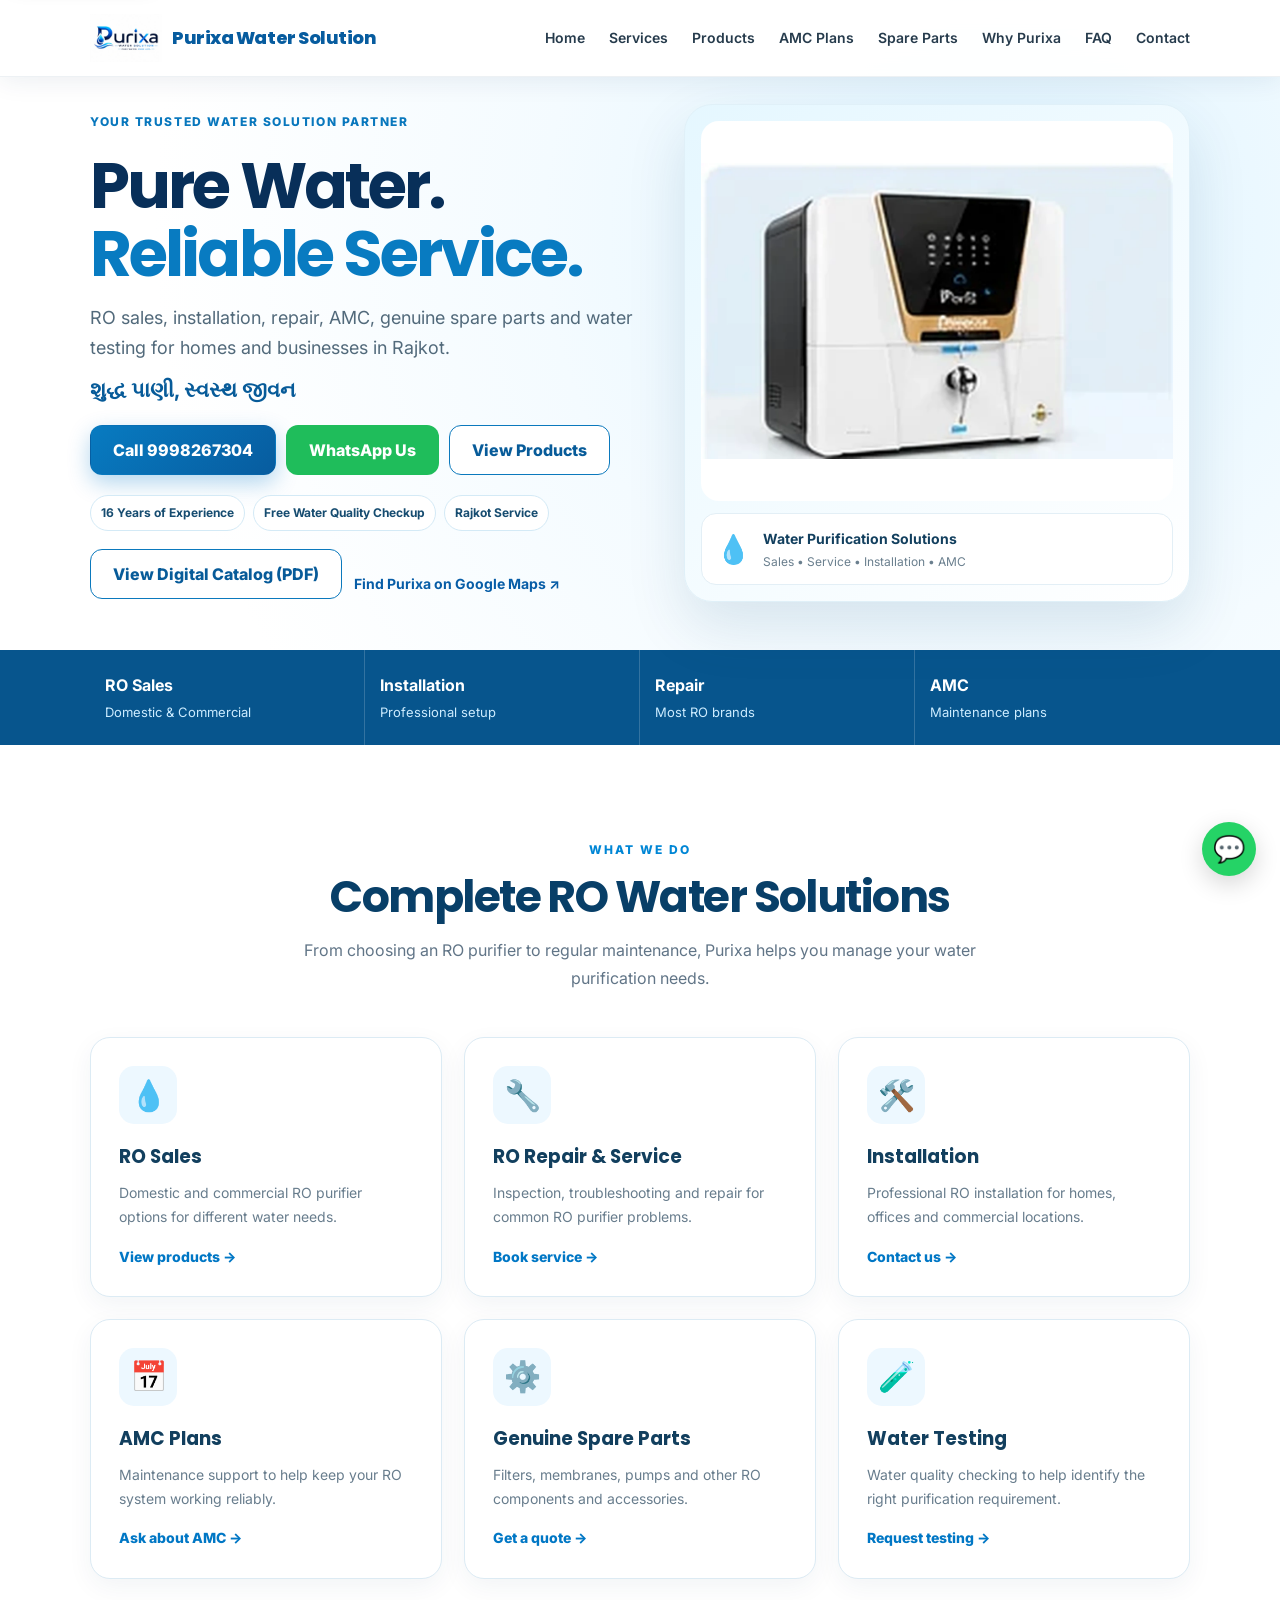
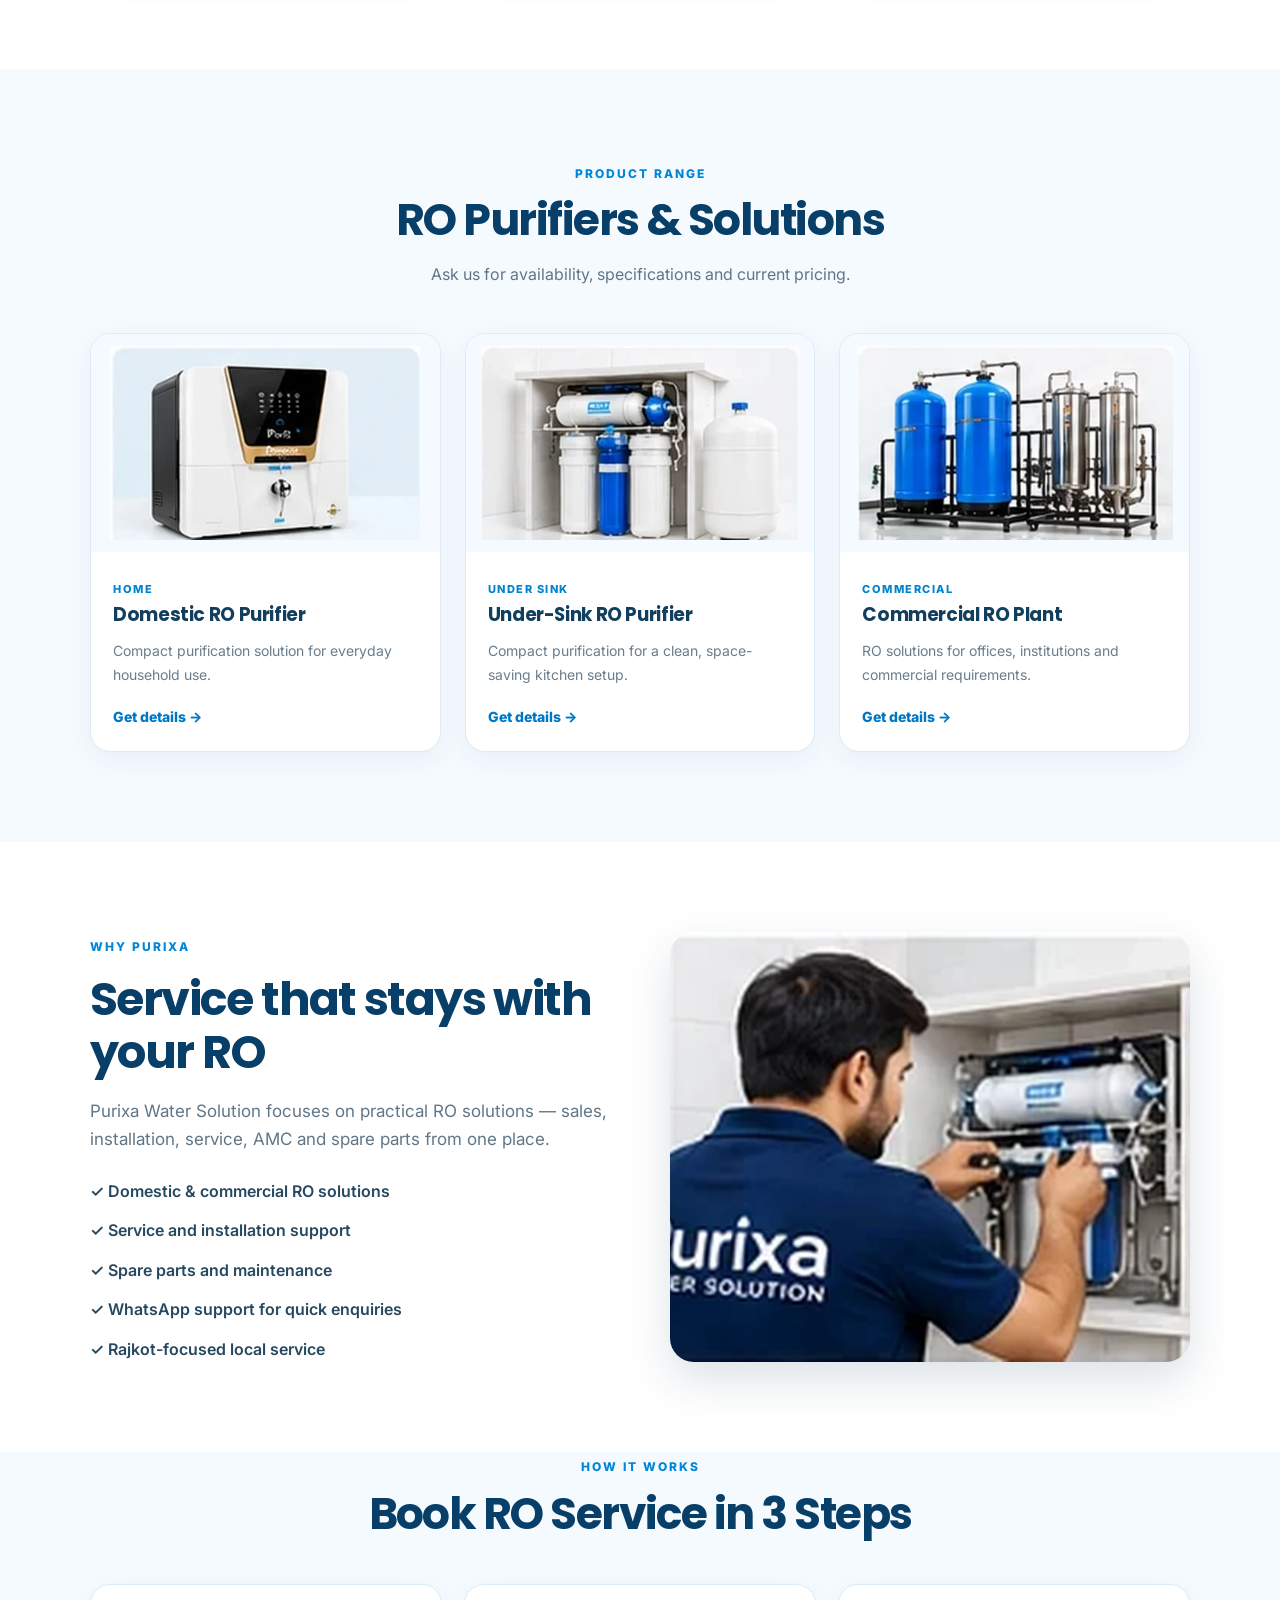
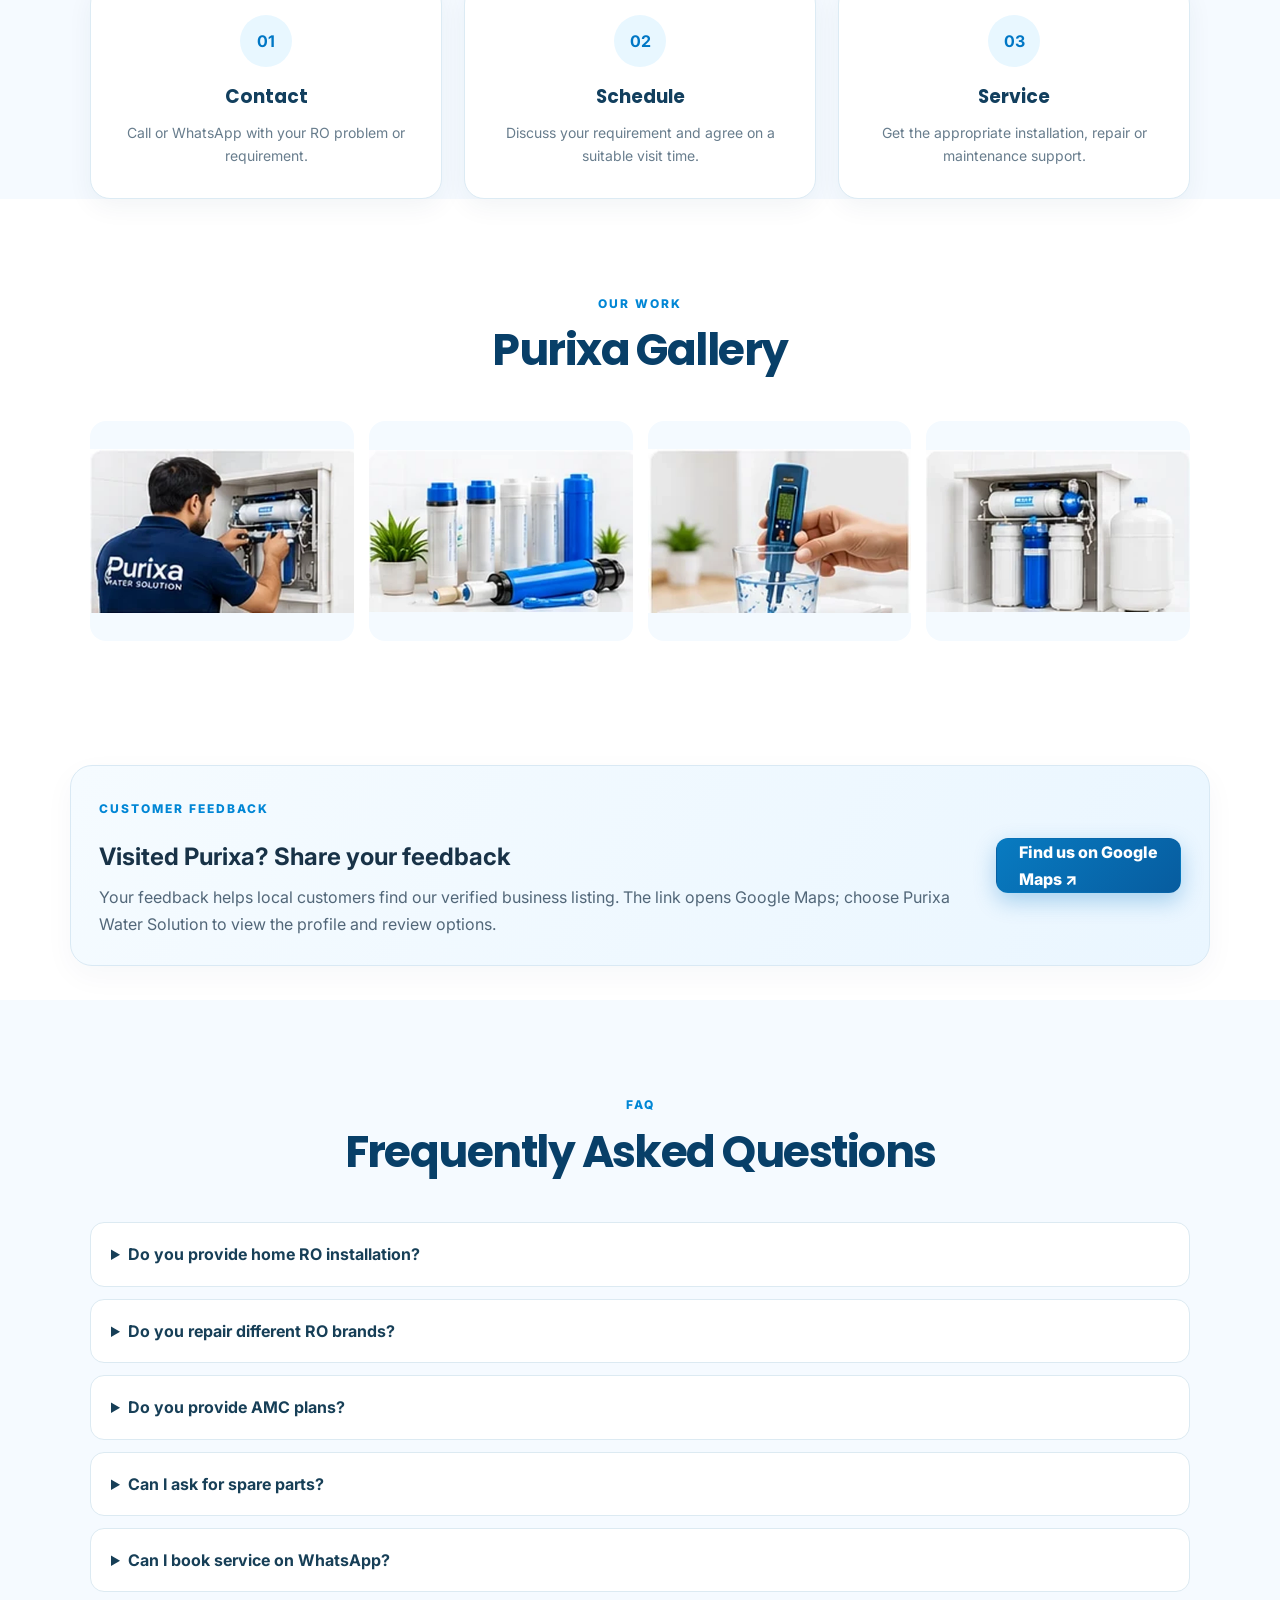
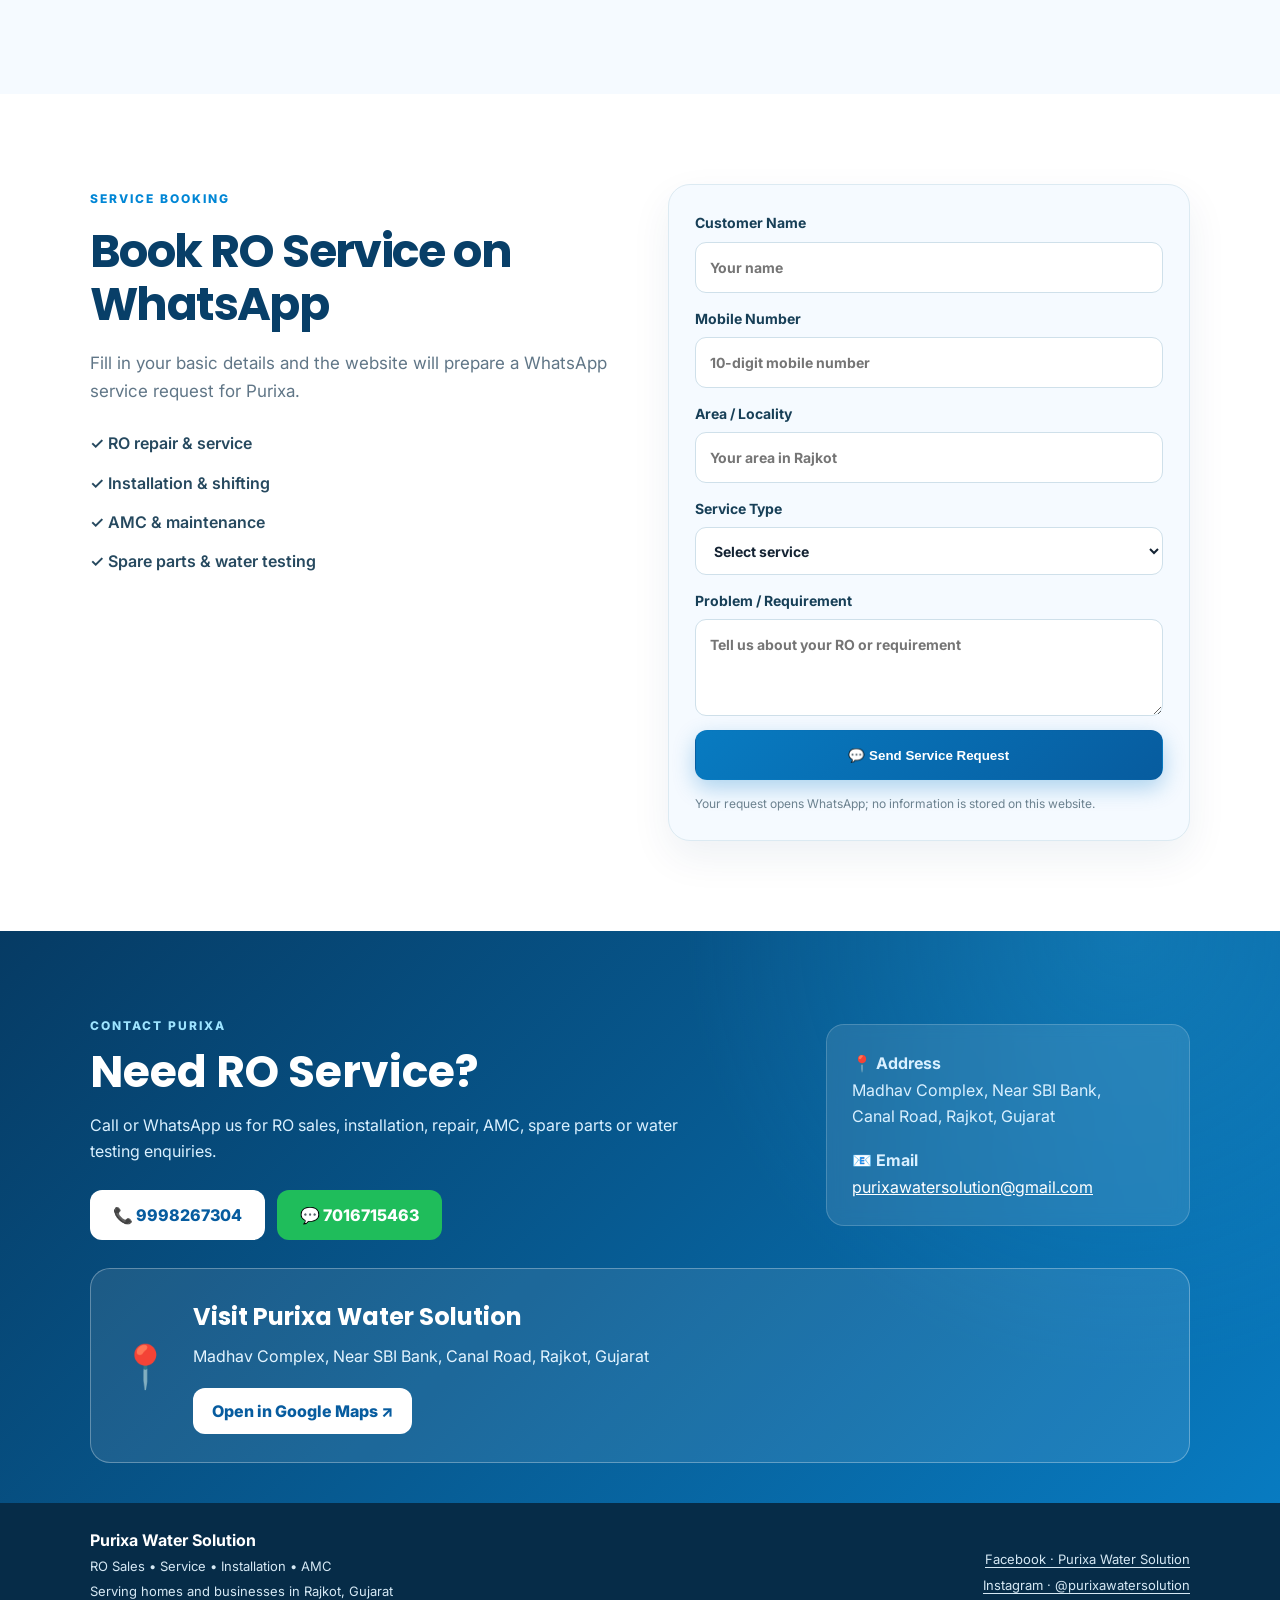
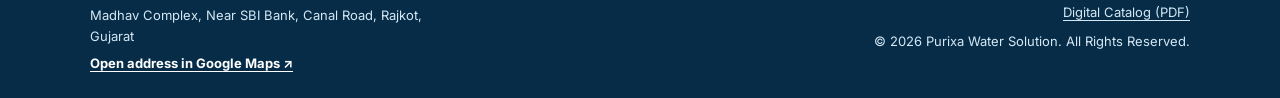
==== index.html @ 6839cdf1 "Add files via upload" ====
<!DOCTYPE html>
<html lang="en-IN">
<head>
<meta charset="UTF-8">
<meta name="viewport" content="width=device-width, initial-scale=1.0">
<title>Purixa Water Solution | RO Service, Sales & Installation in Rajkot</title>
<meta name="description" content="Purixa Water Solution in Rajkot — RO purifier sales, installation, repair, AMC, spare parts and water testing. Call or WhatsApp for service.">
<meta name="theme-color" content="#075c9f">
<meta name="color-scheme" content="light">
<meta property="og:locale" content="en_IN">
<meta name="robots" content="index,follow,max-image-preview:large">
<link rel="canonical" href="https://purixawater.github.io/purixa-website/">
<meta property="og:type" content="website">
<meta property="og:title" content="Purixa Water Solution | RO Service in Rajkot">
<meta property="og:description" content="RO sales, installation, repair, AMC, spare parts and water testing in Rajkot.">
<meta property="og:url" content="https://purixawater.github.io/purixa-website/">
<meta property="og:image" content="https://purixawater.github.io/purixa-website/domestic-ro.webp">
<meta name="twitter:card" content="summary_large_image">
<meta name="twitter:title" content="Purixa Water Solution | RO Service in Rajkot">
<meta name="twitter:description" content="RO sales, installation, repair, AMC, spare parts and water testing in Rajkot.">
<meta name="twitter:image" content="https://purixawater.github.io/purixa-website/domestic-ro.webp">
<link rel="icon" href="Logo.webp" type="image/webp">
<link rel="preconnect" href="https://fonts.googleapis.com">
<link rel="preconnect" href="https://fonts.gstatic.com" crossorigin>
<link href="https://fonts.googleapis.com/css2?family=Inter:wght@400;500;600;700;800&family=Poppins:wght@500;600;700;800&display=swap" rel="stylesheet">
<script type="application/ld+json">
{
  "@context":"https://schema.org",
  "@type":"LocalBusiness",
  "name":"Purixa Water Solution",
  "url":"https://purixawater.github.io/purixa-website/",
  "logo":"https://purixawater.github.io/purixa-website/Logo.webp",
  "image":"https://purixawater.github.io/purixa-website/domestic-ro.webp",
  "telephone":"+919998267304",
  "email":"purixawatersolution@gmail.com",
  "description":"RO purifier sales, installation, repair, AMC, spare parts and water testing service in Rajkot.",
  "address":{"@type":"PostalAddress","streetAddress":"Madhav Complex, Near SBI Bank, Canal Road","addressLocality":"Rajkot","addressRegion":"Gujarat","addressCountry":"IN"},
  "areaServed":{"@type":"City","name":"Rajkot"},
  "sameAs":["https://www.facebook.com/purixawatersolution","https://www.instagram.com/purixawatersolution/","https://wa.me/917016715463"]
}
</script>
<link rel="preload" as="image" href="domestic-ro.webp">
<link rel="stylesheet" href="style.css">
</head>
<body>
<a class="skip-link" href="#main-content">Skip to content</a>

<header class="site-header">
  <div class="container nav-wrap">
    <a class="brand" href="#home" aria-label="Purixa Water Solution home">
      <img src="Logo.webp" alt="Purixa Water Solution logo">
      <span>Purixa Water Solution</span>
    </a>
    <button class="menu-toggle" aria-label="Open menu" aria-controls="primary-navigation" aria-expanded="false">☰</button>
    <nav id="primary-navigation" class="nav-menu" aria-label="Primary navigation">
      <a href="#home">Home</a>
      <a href="#services">Services</a>
      <a href="#products">Products</a>
      <a href="#amc">AMC Plans</a>
      <a href="#spares">Spare Parts</a>
      <a href="#why-us">Why Purixa</a>
      <a href="#faq">FAQ</a>
      <a href="#contact">Contact</a>
    </nav>
  </div>
</header>

<main id="main-content">
<section id="home" class="hero-refresh">
  <div class="container hero-refresh-grid">
    <div class="hero-refresh-copy">
      <span class="section-kicker">YOUR TRUSTED WATER SOLUTION PARTNER</span>
      <h1>Pure Water.<br><span>Reliable Service.</span></h1>
      <p>RO sales, installation, repair, AMC, genuine spare parts and water testing for homes and businesses in Rajkot.</p>
      <p class="gujarati-line" lang="gu">શુદ્ધ પાણી, સ્વસ્થ જીવન</p>
      <div class="hero-refresh-actions">
        <a class="btn btn-primary" href="tel:+919998267304">Call 9998267304</a>
        <a class="btn btn-whatsapp" href="https://wa.me/917016715463?text=Hello%20Purixa%20Water%20Solution%2C%20I%20need%20RO%20service." target="_blank" rel="noopener noreferrer">WhatsApp Us</a>
        <a class="btn btn-outline" href="#products">View Products</a>
      </div>
      <div class="hero-refresh-trust"><span>16 Years of Experience</span><span>Free Water Quality Checkup</span><span>Rajkot Service</span></div>
      <div class="hero-extra-actions">
        <a class="btn btn-outline" href="catalog.pdf" target="_blank" rel="noopener noreferrer">View Digital Catalog (PDF)</a>
        <a class="text-link" href="https://www.google.com/maps/search/?api=1&query=Madhav+Complex%2C+Near+SBI+Bank%2C+Canal+Road%2C+Rajkot%2C+Gujarat" target="_blank" rel="noopener noreferrer">Find Purixa on Google Maps ↗</a>
      </div>
    </div>
    <div class="hero-refresh-visual">
      <img src="domestic-ro.webp" alt="Illustrative domestic RO water purifier" fetchpriority="high" decoding="async">
      <div class="hero-visual-note"><span>💧</span><div><strong>Water Purification Solutions</strong><small>Sales • Service • Installation • AMC</small></div></div>
    </div>
  </div>
</section>

<section class="quick-strip">
  <div class="container quick-grid">
    <div><strong>RO Sales</strong><span>Domestic & Commercial</span></div>
    <div><strong>Installation</strong><span>Professional setup</span></div>
    <div><strong>Repair</strong><span>Most RO brands</span></div>
    <div><strong>AMC</strong><span>Maintenance plans</span></div>
  </div>
</section>



<section id="services" class="section">
  <div class="container">
    <div class="section-heading">
      <span class="section-kicker">WHAT WE DO</span>
      <h2>Complete RO Water Solutions</h2>
      <p>From choosing an RO purifier to regular maintenance, Purixa helps you manage your water purification needs.</p>
    </div>
    <div class="card-grid">
      <article class="service-card"><div class="icon">💧</div><h3>RO Sales</h3><p>Domestic and commercial RO purifier options for different water needs.</p><a href="#products">View products →</a></article>
      <article class="service-card"><div class="icon">🔧</div><h3>RO Repair & Service</h3><p>Inspection, troubleshooting and repair for common RO purifier problems.</p><a href="#contact">Book service →</a></article>
      <article class="service-card"><div class="icon">🛠️</div><h3>Installation</h3><p>Professional RO installation for homes, offices and commercial locations.</p><a href="#contact">Contact us →</a></article>
      <article id="amc" class="service-card"><div class="icon">📅</div><h3>AMC Plans</h3><p>Maintenance support to help keep your RO system working reliably.</p><a href="#contact">Ask about AMC →</a></article>
      <article id="spares" class="service-card"><div class="icon">⚙️</div><h3>Genuine Spare Parts</h3><p>Filters, membranes, pumps and other RO components and accessories.</p><a href="#contact">Get a quote →</a></article>
      <article class="service-card"><div class="icon">🧪</div><h3>Water Testing</h3><p>Water quality checking to help identify the right purification requirement.</p><a href="#contact">Request testing →</a></article>
    </div>
  </div>
</section>

<section id="products" class="section section-soft">
  <div class="container">
    <div class="section-heading">
      <span class="section-kicker">PRODUCT RANGE</span>
      <h2>RO Purifiers & Solutions</h2>
      <p>Ask us for availability, specifications and current pricing.</p>
    </div>
    <div class="product-grid">
      <article class="product-card"><img src="domestic-ro.webp" alt="Domestic RO purifier" loading="lazy"><div><span class="tag">HOME</span><h3>Domestic RO Purifier</h3><p>Compact purification solution for everyday household use.</p><a class="text-link" href="https://wa.me/917016715463?text=I%20want%20details%20about%20Domestic%20RO." target="_blank" rel="noopener noreferrer">Get details →</a></div></article>
      <article class="product-card"><img src="undersink-ro.webp" alt="Under-sink RO purifier" loading="lazy"><div><span class="tag">UNDER SINK</span><h3>Under-Sink RO Purifier</h3><p>Compact purification for a clean, space-saving kitchen setup.</p><a class="text-link" href="https://wa.me/917016715463?text=I%20want%20details%20about%20Under-Sink%20RO." target="_blank" rel="noopener noreferrer">Get details →</a></div></article>
      <article class="product-card"><img src="commercial-plant.webp" alt="Commercial RO plant" loading="lazy"><div><span class="tag">COMMERCIAL</span><h3>Commercial RO Plant</h3><p>RO solutions for offices, institutions and commercial requirements.</p><a class="text-link" href="https://wa.me/917016715463?text=I%20want%20details%20about%20Commercial%20RO." target="_blank" rel="noopener noreferrer">Get details →</a></div></article>
    </div>
  </div>
</section>

<section id="why-us" class="section">
  <div class="container split">
    <div>
      <span class="section-kicker">WHY PURIXA</span>
      <h2>Service that stays with your RO</h2>
      <p class="lead">Purixa Water Solution focuses on practical RO solutions — sales, installation, service, AMC and spare parts from one place.</p>
      <div class="check-list">
        <div>✓ Domestic & commercial RO solutions</div>
        <div>✓ Service and installation support</div>
        <div>✓ Spare parts and maintenance</div>
        <div>✓ WhatsApp support for quick enquiries</div>
        <div>✓ Rajkot-focused local service</div>
      </div>
    </div>
    <div class="feature-image"><img src="technician-new.webp" alt="RO technician servicing a purifier" loading="lazy"></div>
  </div>
</section>

<section class="process section-soft">
  <div class="container">
    <div class="section-heading"><span class="section-kicker">HOW IT WORKS</span><h2>Book RO Service in 3 Steps</h2></div>
    <div class="steps">
      <div><b>01</b><h3>Contact</h3><p>Call or WhatsApp with your RO problem or requirement.</p></div>
      <div><b>02</b><h3>Schedule</h3><p>Discuss your requirement and agree on a suitable visit time.</p></div>
      <div><b>03</b><h3>Service</h3><p>Get the appropriate installation, repair or maintenance support.</p></div>
    </div>
  </div>
</section>

<section class="gallery-section section">
  <div class="container">
    <div class="section-heading"><span class="section-kicker">OUR WORK</span><h2>Purixa Gallery</h2></div>
    <div class="gallery-grid">
      <img src="technician-new.webp" alt="RO service and installation" loading="lazy">
      <img src="ro-spares.webp" alt="RO filters and spare parts" loading="lazy">
      <img src="water-testing.webp" alt="Water quality testing" loading="lazy">
      <img src="undersink-ro.webp" alt="Under-sink RO purifier" loading="lazy">
    </div>
  </div>
</section>

<section class="review-cta section">
  <div class="container review-cta-inner">
    <div><span class="section-kicker">CUSTOMER FEEDBACK</span><h2>Visited Purixa? Share your feedback</h2>
    <p>Your feedback helps local customers find our verified business listing. The link opens Google Maps; choose Purixa Water Solution to view the profile and review options.</p></div>
    <a class="btn btn-primary" href="https://www.google.com/maps/search/?api=1&query=Madhav+Complex%2C+Near+SBI+Bank%2C+Canal+Road%2C+Rajkot%2C+Gujarat" target="_blank" rel="noopener noreferrer" aria-label="Find Madhav Complex, Near SBI Bank, Canal Road, Rajkot on Google Maps">Find us on Google Maps ↗</a>
  </div>
</section>

<section id="faq" class="section section-soft">
  <div class="container faq-wrap">
    <div class="section-heading"><span class="section-kicker">FAQ</span><h2>Frequently Asked Questions</h2></div>
    <details><summary>Do you provide home RO installation?</summary><p>Yes. Purixa provides RO installation support for homes and offices in Rajkot.</p></details>
    <details><summary>Do you repair different RO brands?</summary><p>We provide repair and service support for many common RO purifier brands. Share your model/problem with us for confirmation.</p></details>
    <details><summary>Do you provide AMC plans?</summary><p>Yes. Contact us for current AMC options, coverage and pricing.</p></details>
    <details><summary>Can I ask for spare parts?</summary><p>Yes. WhatsApp the part name or a photo of the RO component and we can check the requirement.</p></details>
    <details><summary>Can I book service on WhatsApp?</summary><p>Yes. Use the WhatsApp button and send your name, area and RO problem.</p></details>
  </div>
</section>

<section id="booking" class="section booking-section">
  <div class="container booking-grid">
    <div>
      <span class="section-kicker">SERVICE BOOKING</span>
      <h2>Book RO Service on WhatsApp</h2>
      <p class="lead">Fill in your basic details and the website will prepare a WhatsApp service request for Purixa.</p>
      <div class="check-list">
        <div>✓ RO repair & service</div>
        <div>✓ Installation & shifting</div>
        <div>✓ AMC & maintenance</div>
        <div>✓ Spare parts & water testing</div>
      </div>
    </div>
    <form id="serviceForm" class="service-form">
      <label>Customer Name<input id="customerName" name="customerName" type="text" autocomplete="name" required placeholder="Your name"></label>
      <label>Mobile Number<input id="customerMobile" name="customerMobile" type="tel" inputmode="numeric" autocomplete="tel" pattern="[0-9]{10}" required placeholder="10-digit mobile number"></label>
      <label>Area / Locality<input id="customerArea" name="customerArea" type="text" autocomplete="address-level2" required placeholder="Your area in Rajkot"></label>
      <label>Service Type<select id="serviceType" name="serviceType" required><option value="">Select service</option><option>RO Repair & Service</option><option>RO Installation</option><option>AMC</option><option>Spare Parts</option><option>Water Testing</option><option>RO Purchase Enquiry</option></select></label>
      <label>Problem / Requirement<textarea id="serviceMessage" name="serviceMessage" rows="3" placeholder="Tell us about your RO or requirement"></textarea></label>
      <button class="btn btn-primary" type="submit">💬 Send Service Request</button>
      <small>Your request opens WhatsApp; no information is stored on this website.</small>
    </form>
  </div>
</section>

<section id="contact" class="contact-section">
  <div class="container contact-grid">
    <div>
      <span class="section-kicker light">CONTACT PURIXA</span>
      <h2>Need RO Service?</h2>
      <p>Call or WhatsApp us for RO sales, installation, repair, AMC, spare parts or water testing enquiries.</p>
      <div class="contact-actions">
        <a class="btn btn-light" href="tel:+919998267304">📞 9998267304</a>
        <a class="btn btn-whatsapp" href="https://wa.me/917016715463?text=Hello%20Purixa%20Water%20Solution%2C%20I%20need%20help%20with%20my%20RO." target="_blank" rel="noopener noreferrer">💬 7016715463</a>
      </div>
    </div>
    <div class="contact-info">
      <p><strong>📍 Address</strong><br>Madhav Complex, Near SBI Bank,<br>Canal Road, Rajkot, Gujarat</p>
      <p><strong>📧 Email</strong><br><a href="mailto:purixawatersolution@gmail.com">purixawatersolution@gmail.com</a></p>
    </div>
  </div>
  <div class="container map-wrap">
    <div class="map-card">
      <div class="map-pin" aria-hidden="true">📍</div>
      <div><h3>Visit Purixa Water Solution</h3><p>Madhav Complex, Near SBI Bank, Canal Road, Rajkot, Gujarat</p><a class="btn btn-light" href="https://www.google.com/maps/search/?api=1&query=Madhav+Complex%2C+Near+SBI+Bank%2C+Canal+Road%2C+Rajkot%2C+Gujarat" target="_blank" rel="noopener noreferrer">Open in Google Maps ↗</a></div>
    </div>
  </div>
</section>
</main>

<footer>
  <div class="container footer-wrap">
    <div><strong>Purixa Water Solution</strong><span>RO Sales • Service • Installation • AMC</span><span>Serving homes and businesses in Rajkot, Gujarat</span><span class="footer-address">Madhav Complex, Near SBI Bank, Canal Road, Rajkot, Gujarat</span><a class="footer-map-link" href="https://www.google.com/maps/search/?api=1&amp;query=Madhav+Complex%2C+Near+SBI+Bank%2C+Canal+Road%2C+Rajkot%2C+Gujarat" target="_blank" rel="noopener noreferrer">Open address in Google Maps ↗</a></div>
    <div class="footer-social"><a href="https://www.facebook.com/purixawatersolution" target="_blank" rel="noopener noreferrer">Facebook · Purixa Water Solution</a><a href="https://www.instagram.com/purixawatersolution/" target="_blank" rel="noopener noreferrer">Instagram · @purixawatersolution</a><a href="catalog.pdf" target="_blank" rel="noopener noreferrer">Digital Catalog (PDF)</a><span>© 2026 Purixa Water Solution. All Rights Reserved.</span></div>
  </div>
</footer>

<a class="floating-whatsapp" href="https://wa.me/917016715463?text=Hello%20Purixa%20Water%20Solution%2C%20I%20need%20RO%20service." target="_blank" rel="noopener noreferrer" aria-label="Chat on WhatsApp">💬</a>
<button class="back-top" aria-label="Back to top">↑</button>
<script src="script.js"></script>
</body>
</html>
---- style.css ----
*{box-sizing:border-box;margin:0;padding:0}
html{scroll-behavior:smooth}
body{font-family:Inter,Arial,sans-serif;color:#142333;background:#fff;line-height:1.65}
img{max-width:100%;display:block}
a{text-decoration:none;color:inherit}
.container{width:min(1140px,92%);margin:auto}
.site-header{position:fixed;top:0;left:0;right:0;z-index:1000;background:rgba(255,255,255,.96);backdrop-filter:blur(12px);box-shadow:0 4px 24px rgba(0,48,85,.08)}
.nav-wrap{min-height:76px;display:flex;align-items:center;justify-content:space-between;gap:24px}
.brand{display:flex;align-items:center;gap:10px;font-family:Poppins,sans-serif;font-weight:800;color:#075c9f;font-size:18px}
.brand img{height:48px;width:auto}
.nav-menu{display:flex;align-items:center;gap:24px}
.nav-menu a{font-weight:600;font-size:14px;color:#263b4c;transition:.25s}
.nav-menu a:hover{color:#0087d8}
.menu-toggle{display:none;border:0;background:#eef7fc;color:#075c9f;font-size:24px;padding:8px 12px;border-radius:10px}
.hero{min-height:700px;position:relative;display:flex;align-items:center;overflow:hidden}
.hero-slider,.hero-slider img,.hero-overlay{position:absolute;inset:0;width:100%;height:100%}
.hero-slider img{object-fit:cover;transition:opacity .5s}
.hero-overlay{background:linear-gradient(90deg,rgba(2,26,48,.82),rgba(0,89,148,.42),rgba(0,0,0,.18))}
.hero-content{position:relative;z-index:2;color:#fff;padding-top:70px}
.eyebrow,.section-kicker{display:inline-block;font-size:12px;letter-spacing:2px;font-weight:800;color:#0086d5;margin-bottom:12px}
.eyebrow{color:#bdeaff}
.hero h1{font-family:Poppins,sans-serif;font-size:clamp(42px,6vw,72px);line-height:1.05;max-width:760px;margin-bottom:20px}
.hero h1 span{color:#62d9ff}
.hero p{font-size:19px;max-width:650px;color:#e7f5ff;margin-bottom:30px}
.cta-row,.contact-actions{display:flex;gap:12px;flex-wrap:wrap}
.btn{display:inline-flex;align-items:center;justify-content:center;min-height:50px;padding:0 22px;border-radius:12px;font-weight:800;transition:.25s;border:1px solid transparent}
.btn:hover{transform:translateY(-2px)}
.btn-primary{background:#0879c9;color:#fff;box-shadow:0 8px 22px rgba(0,119,200,.3)}
.btn-whatsapp{background:#25d366;color:#fff}
.btn-light{background:#fff;color:#075c9f}
.hero-points{display:flex;flex-wrap:wrap;gap:18px;margin-top:25px;font-size:14px;color:#e9f8ff}
.quick-strip{background:#075c9f;color:#fff}
.quick-grid{display:grid;grid-template-columns:repeat(4,1fr)}
.quick-grid div{padding:22px 15px;border-right:1px solid rgba(255,255,255,.15)}
.quick-grid div:last-child{border:0}
.quick-grid strong,.quick-grid span{display:block}
.quick-grid strong{font-size:16px}.quick-grid span{font-size:13px;color:#ccecff;margin-top:3px}
.section{padding:90px 0}
.section-soft{background:#f5faff}
.section-heading{text-align:center;max-width:720px;margin:0 auto 45px}
.section-heading h2,.contact-section h2{font-family:Poppins,sans-serif;font-size:clamp(30px,4vw,44px);line-height:1.15;color:#083f68;margin-bottom:14px}
.section-heading p{color:#617587}
.card-grid{display:grid;grid-template-columns:repeat(3,1fr);gap:22px}
.service-card,.product-card,.steps>div{background:#fff;border:1px solid #e2edf4;border-radius:20px;box-shadow:0 10px 30px rgba(4,61,93,.07)}
.service-card{padding:28px;transition:.25s}
.service-card:hover,.product-card:hover{transform:translateY(-5px);box-shadow:0 18px 36px rgba(4,61,93,.12)}
.icon{font-size:30px;background:#edf8ff;width:58px;height:58px;display:grid;place-items:center;border-radius:15px;margin-bottom:18px}
.service-card h3,.product-card h3,.steps h3{color:#123f5e;font-family:Poppins,sans-serif;margin-bottom:8px}
.service-card p,.product-card p,.steps p{color:#687d8d;font-size:14px}
.service-card a,.text-link{display:inline-block;color:#0077c5;font-weight:800;margin-top:18px;font-size:14px}
.product-grid{display:grid;grid-template-columns:repeat(3,1fr);gap:24px}
.product-card{overflow:hidden;transition:.25s}
.product-card img{height:245px;width:100%;object-fit:cover}
.product-card>div{padding:22px}
.tag{font-size:11px;letter-spacing:1.5px;font-weight:800;color:#0084ce}
.split{display:grid;grid-template-columns:1fr 1fr;gap:60px;align-items:center}
.split h2{font-family:Poppins,sans-serif;font-size:clamp(32px,4vw,46px);color:#083f68;line-height:1.15;margin:4px 0 18px}
.lead{color:#607687;font-size:17px;margin-bottom:25px}
.check-list{display:grid;gap:13px;color:#26495f;font-weight:600}
.feature-image img{width:100%;height:430px;object-fit:cover;border-radius:24px;box-shadow:0 18px 45px rgba(0,49,84,.14)}
.steps{display:grid;grid-template-columns:repeat(3,1fr);gap:22px}
.steps>div{padding:30px;text-align:center}
.steps b{display:grid;place-items:center;width:52px;height:52px;border-radius:50%;background:#e8f7ff;color:#0077c5;margin:0 auto 15px}
.gallery-grid{display:grid;grid-template-columns:repeat(4,1fr);gap:15px}
.gallery-grid img{height:220px;width:100%;object-fit:cover;border-radius:16px;transition:.25s}
.gallery-grid img:hover{transform:scale(1.02)}
.faq-wrap{max-width:850px}
details{background:#fff;border:1px solid #dceaf2;border-radius:14px;margin-bottom:12px;padding:0 20px}
summary{cursor:pointer;font-weight:700;color:#173f57;padding:18px 0}
details p{color:#647b8b;padding:0 0 18px}
.contact-section{background:linear-gradient(135deg,#064b7c,#007fc8);color:#fff;padding:80px 0 40px}
.contact-section h2{color:#fff}
.contact-section p{color:#d9f0ff;max-width:620px;margin-bottom:25px}
.section-kicker.light{color:#9ee4ff}
.contact-grid{display:grid;grid-template-columns:1.3fr .7fr;gap:60px;align-items:center}
.contact-info{background:rgba(255,255,255,.1);border:1px solid rgba(255,255,255,.18);padding:25px;border-radius:18px}
.contact-info p{margin:0 0 18px}.contact-info p:last-child{margin:0}
.contact-info a{color:#fff;text-decoration:underline}
.map-wrap{margin-top:45px}
.map-wrap iframe{width:100%;height:330px;border:0;border-radius:20px}
footer{background:#062c48;color:#d5e8f4;padding:24px 0}
.footer-wrap{display:flex;justify-content:space-between;gap:20px;align-items:center;font-size:13px}
.footer-wrap strong,.footer-wrap span{display:block}.footer-wrap strong{color:#fff;font-size:16px}.footer-wrap span{margin-top:3px}
.floating-whatsapp{position:fixed;right:20px;bottom:20px;width:62px;height:62px;border-radius:50%;display:grid;place-items:center;background:#25d366;color:#fff;font-size:30px;box-shadow:0 10px 30px rgba(0,0,0,.25);z-index:900}
.back-top{position:fixed;right:20px;bottom:92px;width:42px;height:42px;border:0;border-radius:50%;background:#075c9f;color:#fff;font-size:20px;opacity:0;pointer-events:none;transition:.25s;z-index:900}
.back-top.show{opacity:1;pointer-events:auto}
@media(max-width:900px){.nav-menu{gap:14px}.nav-menu a{font-size:13px}.card-grid,.product-grid{grid-template-columns:repeat(2,1fr)}.split{grid-template-columns:1fr;gap:35px}.steps{grid-template-columns:1fr}.gallery-grid{grid-template-columns:repeat(2,1fr)}.contact-grid{grid-template-columns:1fr;gap:30px}}
@media(max-width:720px){
.site-header{position:fixed}.nav-wrap{min-height:68px}.brand{font-size:15px}.brand img{height:42px}.menu-toggle{display:block}.nav-menu{position:absolute;top:68px;left:4%;right:4%;display:none;flex-direction:column;align-items:stretch;gap:0;background:#fff;border-radius:14px;box-shadow:0 15px 35px rgba(0,40,70,.15);overflow:hidden}.nav-menu.open{display:flex}.nav-menu a{padding:14px 18px;border-bottom:1px solid #edf3f7}.hero{min-height:650px}.hero-content{padding-top:60px}.hero h1{font-size:42px}.hero p{font-size:16px}.hero-points{gap:8px;display:grid}.quick-grid{grid-template-columns:repeat(2,1fr)}.quick-grid div{border-bottom:1px solid rgba(255,255,255,.15)}.section{padding:65px 0}.card-grid,.product-grid{grid-template-columns:1fr}.feature-image img{height:300px}.gallery-grid{grid-template-columns:1fr 1fr}.gallery-grid img{height:170px}.footer-wrap{flex-direction:column;align-items:flex-start}}

/* Professional v2 mobile/header refinements */
@media(max-width:720px){
  .nav-menu{display:none}
  .nav-menu.open{display:flex}
  .hero{min-height:610px}
  .hero-slider img{object-position:center}
  .hero-overlay{background:linear-gradient(90deg,rgba(2,26,48,.86),rgba(0,89,148,.48))}
  .hero-content{padding-top:85px}
  .hero h1{font-size:40px;max-width:430px}
  .hero p{font-size:15px;max-width:390px}
  .cta-row .btn{min-height:48px;padding:0 17px}
}


/* Final v2 additions */
.banner-grid{display:grid;grid-template-columns:repeat(3,1fr);gap:18px}
.banner-grid a{display:block;background:#fff;border:1px solid #dceaf2;border-radius:18px;overflow:hidden;box-shadow:0 10px 28px rgba(4,61,93,.08);transition:.25s}
.banner-grid a:hover{transform:translateY(-4px);box-shadow:0 16px 34px rgba(4,61,93,.13)}
.banner-grid img{width:100%;height:auto;aspect-ratio:1.5;object-fit:cover}
.booking-section{background:#fff}
.booking-grid{display:grid;grid-template-columns:1fr 1fr;gap:55px;align-items:start}
.booking-grid h2{font-family:Poppins,sans-serif;font-size:clamp(32px,4vw,46px);color:#083f68;line-height:1.15;margin:4px 0 18px}
.service-form{display:grid;gap:14px;background:#f5faff;border:1px solid #dceaf2;border-radius:22px;padding:26px;box-shadow:0 12px 32px rgba(4,61,93,.08)}
.service-form label{display:grid;gap:7px;color:#173f57;font-weight:700;font-size:14px}
.service-form input,.service-form select,.service-form textarea{width:100%;border:1px solid #cfe0ea;border-radius:11px;background:#fff;padding:13px 14px;font:inherit;color:#142333;outline:none}
.service-form input:focus,.service-form select:focus,.service-form textarea:focus{border-color:#0087d8;box-shadow:0 0 0 3px rgba(0,135,216,.12)}
.service-form textarea{resize:vertical;min-height:90px}
.service-form small{color:#6c8290;font-size:12px}
@media(max-width:900px){.banner-grid{grid-template-columns:1fr 1fr}.booking-grid{grid-template-columns:1fr;gap:35px}}
@media(max-width:720px){.banner-grid{grid-template-columns:1fr}.service-form{padding:20px}.floating-whatsapp{bottom:18px;right:16px;width:58px;height:58px}}


/* MOBILE FULL-WIDTH / FINAL RESPONSIVE FIX */
html,body{width:100%;max-width:100%;overflow-x:hidden}
.container{width:100%;max-width:1140px;margin-left:auto;margin-right:auto;padding-left:20px;padding-right:20px}
.hero-slider{overflow:hidden}
.hero-slider img{min-width:100%;min-height:100%;object-position:center}
@media(max-width:720px){
  .container{width:100%;max-width:none;padding-left:14px;padding-right:14px}
  .site-header{width:100%;}
  .nav-wrap{width:100%;min-height:58px;padding-left:10px;padding-right:10px}
  .brand{min-width:0;gap:7px;font-size:13px;white-space:nowrap}
  .brand img{height:36px;max-width:92px;object-fit:contain}
  .brand span{overflow:hidden;text-overflow:ellipsis}
  .menu-toggle{flex:0 0 auto;font-size:22px;padding:7px 10px}
  .nav-menu{top:58px;left:10px;right:10px;width:auto;max-width:none}
  .hero{min-height:0;height:auto;display:block;padding-top:58px;background:#f5faff}
  .hero-slider{position:relative;height:auto;aspect-ratio:1535/1024;background:#eaf6fc}
  .hero-slider img{position:relative;inset:auto;width:100%;height:100%;min-width:0;min-height:0;display:block;object-fit:cover;object-position:center}
  .hero-overlay{display:none}
  .hero-content{display:none}
  .quick-grid{width:100%}
  .quick-grid div{min-width:0;padding:15px 10px;text-align:center}
  .quick-grid strong{font-size:14px}
  .quick-grid span{font-size:11px}
  .section{padding:52px 0}
  .section-heading{margin-bottom:28px;padding:0 4px}
  .section-heading h2,.contact-section h2{font-size:28px}
  .section-heading p{font-size:14px}
  .card-grid,.product-grid,.steps,.booking-grid,.contact-grid{grid-template-columns:1fr;width:100%}
  .service-card,.product-card,.steps>div{min-width:0}
  .product-card img{height:auto;aspect-ratio:1/1;object-fit:cover}
  .split{grid-template-columns:1fr;gap:28px}
  .feature-image img{height:auto;aspect-ratio:1.25;object-fit:cover}
  .gallery-grid{grid-template-columns:repeat(2,minmax(0,1fr));gap:10px}
  .gallery-grid img{height:auto;aspect-ratio:1/1;object-fit:cover}
  .banner-grid{grid-template-columns:1fr;gap:12px}
  .banner-grid img{aspect-ratio:1535/1024;height:auto}
  .faq-wrap{width:100%;max-width:none}
  details{padding:0 14px}
  summary{font-size:14px}
  details p{font-size:13px}
  .booking-grid{gap:28px}
  .service-form{width:100%;padding:18px}
  .service-form input,.service-form select,.service-form textarea{font-size:16px}
  .contact-section{padding:58px 0 28px}
  .contact-info{width:100%;padding:18px}
  .map-wrap{padding:0;margin-top:24px}
  .map-wrap iframe{width:100%;height:280px;border-radius:0}
  .footer-wrap{padding-bottom:10px}
  .floating-whatsapp{width:56px;height:56px;right:14px;bottom:14px}
  .back-top{right:14px;bottom:82px}
}
@media(min-width:721px){
  .hero-slider img{object-fit:cover}
}


/* Premium refresh: clean hero, less repetitive imagery, clearer mobile actions */
.hero-clean{height:auto;min-height:0;padding:54px 0 48px;background:radial-gradient(circle at 78% 40%,#d8f2ff 0,#f3fbff 42%,#fff 78%);color:#0a3155;overflow:hidden}
.hero-layout{display:grid;grid-template-columns:1.05fr .95fr;align-items:center;gap:34px}
.hero-clean .hero-content{position:relative;inset:auto;max-width:none;padding:0;color:#0a3155}
.hero-clean .eyebrow{color:#0877bd;font-weight:800;letter-spacing:.12em;font-size:13px}
.hero-clean h1{font-size:clamp(40px,5vw,64px);line-height:1.04;color:#082f59;margin:16px 0}
.hero-clean h1 span{color:#087bc1}
.hero-clean p{font-size:18px;line-height:1.65;color:#526a7b;max-width:580px}
.gujarati-line{font-weight:700;color:#075b99!important;font-size:21px!important;margin:8px 0 14px}
.experience-pill{display:inline-flex;background:#073c70;color:#fff;border-radius:999px;padding:11px 17px;font-weight:700;font-size:14px;margin:4px 0 20px}
.hero-clean .hero-points{display:flex;flex-wrap:wrap;gap:12px 18px;margin-top:20px;color:#18445f;font-size:13px;font-weight:700}
.hero-clean .cta-row{display:flex;flex-wrap:wrap;gap:10px}
.btn-outline{background:#fff;color:#075b99;border:1px solid #0b79bd}
.hero-product{position:relative;min-width:0}
.hero-product>img{width:100%;max-height:440px;object-fit:contain;border-radius:24px;mix-blend-mode:multiply}
.hero-product-note{display:flex;align-items:center;gap:12px;position:absolute;bottom:12px;left:4%;background:#fff;border:1px solid #d7eaf5;border-radius:15px;padding:13px 17px;box-shadow:0 10px 30px rgba(8,55,88,.12)}
.hero-product-note>span{font-size:26px}.hero-product-note strong,.hero-product-note small{display:block}.hero-product-note small{color:#657c8d;margin-top:3px}
.quick-strip{background:#07558d;color:#fff}.quick-grid div{border-color:rgba(255,255,255,.18)}
.service-card,.product-card{transition:transform .2s ease,box-shadow .2s ease}.service-card:hover,.product-card:hover{transform:translateY(-3px);box-shadow:0 14px 32px rgba(4,61,93,.12)}
.product-card img{background:#f7fbfe;object-fit:contain;padding:10px}
.floating-whatsapp{z-index:30;box-shadow:0 8px 24px rgba(0,0,0,.16)}.back-top{z-index:29;right:18px;bottom:88px}
@media(max-width:720px){.hero-clean{padding:28px 0 30px}.hero-layout{grid-template-columns:1fr;gap:18px}.hero-clean .hero-content{display:block;padding:0}.hero-clean h1{font-size:38px;margin:10px 0}.hero-clean p{font-size:15px;line-height:1.55}.hero-clean .eyebrow{font-size:11px}.hero-product{grid-row:1}.hero-product>img{max-height:245px;width:100%;object-fit:contain}.hero-product-note{bottom:4px;left:3%;padding:8px 10px;border-radius:12px}.hero-product-note>span{font-size:20px}.hero-product-note strong{font-size:12px}.hero-product-note small{font-size:10px}.experience-pill{font-size:12px;padding:9px 12px}.hero-clean .cta-row{display:grid;grid-template-columns:1fr 1fr}.hero-clean .cta-row .btn{padding:0 10px;min-height:46px;font-size:13px}.hero-clean .cta-row .btn-outline{grid-column:1/-1}.hero-clean .hero-points{gap:8px 12px;font-size:11px}.back-top{right:12px;bottom:78px}.floating-whatsapp{right:13px;bottom:13px}}


/* October 2026 refresh: new banner/photos, clearer mobile layout, accurate map handoff */
.hero-refresh{padding-top:78px;background:#f2faff}
.hero-banner-desktop{display:block;width:100%;height:auto;max-height:none;object-fit:contain}
.mobile-hero{display:none}
.map-wrap{margin-top:28px}
.map-card{display:flex;align-items:center;gap:22px;padding:28px;background:rgba(255,255,255,.12);border:1px solid rgba(255,255,255,.3);border-radius:20px}
.map-pin{font-size:42px;flex:0 0 auto}
.map-card h3{font-family:Poppins,sans-serif;color:#fff;font-size:24px;margin:0 0 8px}
.map-card p{margin:0 0 18px;color:#e3f4ff;line-height:1.6}
.map-card .btn{display:inline-flex;width:auto;min-height:46px;padding:0 18px;align-items:center;justify-content:center}
.product-card img{object-fit:contain;background:#f4faff;padding:12px;aspect-ratio:1.6;height:auto;max-height:290px}
.gallery-grid img{object-fit:contain;background:#f4faff}
.back-top{bottom:96px!important}
@media(max-width:720px){
  .hero-refresh{padding:68px 0 0;background:#f1f9fe}
  .hero-banner-desktop{display:none}
  .mobile-hero{display:block;padding:26px 18px 28px;text-align:center}
  .mobile-hero .section-kicker{display:block;font-size:11px;letter-spacing:.12em;margin-bottom:8px}
  .mobile-hero h1{font-family:Poppins,sans-serif;font-size:32px;line-height:1.12;color:#082f59;margin:8px 0 12px}
  .mobile-hero h1 span{color:#087bc1}
  .mobile-hero>p:not(.gujarati-line){font-size:15px;line-height:1.55;color:#526a7b;margin:0 auto 8px;max-width:440px}
  .mobile-hero .gujarati-line{font-size:18px!important;margin:7px 0 12px}
  .mobile-hero>img{display:block;width:min(100%,360px);height:190px;object-fit:contain;margin:0 auto 12px;background:#fff;border-radius:18px}
  .mobile-hero-actions{display:grid;grid-template-columns:1fr 1fr;gap:10px}
  .mobile-hero-actions .btn{font-size:13px;min-height:48px;padding:0 8px;justify-content:center}
  .mobile-trust{font-size:11px;color:#15547b;font-weight:700;line-height:1.5;margin-top:13px}
  .product-card img{height:auto;max-height:245px;aspect-ratio:1.6;object-fit:contain;padding:8px}
  .gallery-grid img{height:auto;aspect-ratio:1.15;object-fit:contain;padding:5px}
  .map-wrap{padding:0 14px;margin-top:22px}
  .map-card{align-items:flex-start;padding:20px 16px;gap:12px;border-radius:16px}
  .map-pin{font-size:30px}
  .map-card h3{font-size:19px}
  .map-card p{font-size:14px;line-height:1.5}
  .map-card .btn{font-size:13px;white-space:normal}
  .back-top{right:14px;bottom:92px!important}
  .floating-whatsapp{right:14px;bottom:14px}
}


/* Complete October 2026 refresh: text-led responsive hero, accessible contact controls */
.hero-refresh{padding:104px 0 48px;background:radial-gradient(circle at 78% 35%,#dff4ff 0,#f4fbff 42%,#fff 78%);}
.hero-refresh-grid{display:grid;grid-template-columns:1.05fr .95fr;align-items:center;gap:34px;}
.hero-refresh-copy{min-width:0;}
.hero-refresh-copy .section-kicker{color:#0877bd;letter-spacing:.13em;}
.hero-refresh-copy h1{font-family:Poppins,sans-serif;font-size:clamp(40px,5vw,64px);line-height:1.06;color:#082f59;margin:8px 0 16px;}
.hero-refresh-copy h1 span{color:#087bc1;}
.hero-refresh-copy>p:not(.gujarati-line){font-size:18px;line-height:1.65;color:#526a7b;max-width:600px;margin-bottom:10px;}
.hero-refresh-copy .gujarati-line{font-size:21px;font-weight:700;color:#075b99;margin:8px 0 18px;}
.hero-refresh-actions{display:flex;flex-wrap:wrap;gap:10px;}
.hero-refresh-actions .btn{min-height:48px;}
.hero-refresh-trust{display:flex;flex-wrap:wrap;gap:8px;margin-top:20px;}
.hero-refresh-trust span{border:1px solid #d4eaf6;background:#fff;color:#164c70;padding:7px 10px;border-radius:999px;font-size:12px;font-weight:700;}
.hero-refresh-visual{position:relative;min-width:0;padding:16px;background:linear-gradient(145deg,#e5f7ff,#fff);border:1px solid #e0f0f8;border-radius:28px;box-shadow:0 18px 45px rgba(0,63,103,.10);}
.hero-refresh-visual>img{width:100%;height:380px;object-fit:contain;border-radius:18px;background:#fff;}
.hero-visual-note{display:flex;align-items:center;gap:12px;margin-top:12px;padding:12px 14px;background:#fff;border:1px solid #e3eff6;border-radius:15px;}
.hero-visual-note>span{font-size:28px;}
.hero-visual-note strong,.hero-visual-note small{display:block;}
.hero-visual-note strong{color:#123f5e;font-size:14px;}
.hero-visual-note small{color:#6a7f8e;font-size:12px;margin-top:2px;}
.footer-social{display:grid;gap:5px;text-align:right;}
.footer-social a{color:#d5e8f4;text-decoration:underline;text-underline-offset:3px;}
.floating-whatsapp{width:54px;height:54px;right:16px;bottom:16px;font-size:26px;z-index:900;}
.back-top{width:42px;height:42px;right:22px;bottom:82px!important;z-index:899;}
@media(max-width:900px){.hero-refresh-grid{grid-template-columns:1fr;gap:24px}.hero-refresh-visual{max-width:620px;width:100%;margin:0 auto}.hero-refresh-visual>img{height:300px}.hero-refresh-copy{text-align:center}.hero-refresh-copy>p:not(.gujarati-line){margin-left:auto;margin-right:auto}.hero-refresh-actions,.hero-refresh-trust{justify-content:center}}
@media(max-width:720px){
 .hero-refresh{padding:78px 0 30px;}
 .hero-refresh-grid{gap:18px;}
 .hero-refresh-copy .section-kicker{font-size:10px;margin-bottom:4px;}
 .hero-refresh-copy h1{font-size:34px;line-height:1.1;margin:8px 0 12px;}
 .hero-refresh-copy>p:not(.gujarati-line){font-size:15px;line-height:1.55;}
 .hero-refresh-copy .gujarati-line{font-size:18px;margin:8px 0 14px;}
 .hero-refresh-actions{display:grid;grid-template-columns:1fr 1fr;gap:9px;}
 .hero-refresh-actions .btn{font-size:13px;min-height:46px;padding:0 8px;}
 .hero-refresh-actions .btn-outline{grid-column:1/-1;}
 .hero-refresh-trust{gap:6px;margin-top:14px;}
 .hero-refresh-trust span{font-size:10px;padding:6px 8px;}
 .hero-refresh-visual{padding:10px;border-radius:20px;}
 .hero-refresh-visual>img{height:225px;}
 .hero-visual-note{padding:9px 10px;}
 .hero-visual-note strong{font-size:12px;}
 .hero-visual-note small{font-size:10px;}
 .footer-social{text-align:left;}
 .floating-whatsapp{width:52px;height:52px;right:14px;bottom:14px;}
 .back-top{right:19px;bottom:78px!important;}
}

/* v4 additions: catalog and Google business CTAs */
.hero-extra-actions{display:flex;flex-wrap:wrap;align-items:center;gap:12px;margin-top:18px}
.hero-extra-actions .text-link{font-weight:700;color:#075da7}
.review-cta{padding-top:34px;padding-bottom:34px}
.review-cta-inner{display:flex;align-items:center;justify-content:space-between;gap:24px;padding:28px;border:1px solid #d9e9f4;border-radius:22px;background:linear-gradient(120deg,#f5fbff,#eaf6ff)}
.review-cta-inner h2{margin:6px 0 8px}
.review-cta-inner p{margin:0;color:#526779}
@media(max-width:700px){.hero-extra-actions{align-items:stretch;flex-direction:column}.review-cta-inner{align-items:flex-start;flex-direction:column;padding:22px}}


/* V5 mobile audit fixes: consistent spacing for floating controls */
.floating-whatsapp{
  z-index:1001;
}
.back-top{
  z-index:1000;
}
@media (max-width:720px){
  .floating-whatsapp{
    right:16px !important;
    bottom:18px !important;
    width:56px !important;
    height:56px !important;
  }
  .back-top{
    right:23px !important;
    bottom:96px !important;
    width:42px !important;
    height:42px !important;
  }
}
@media (min-width:721px){
  .floating-whatsapp{
    right:24px;
    bottom:24px;
  }
  .back-top{
    right:31px;
    bottom:105px !important;
  }
}


/* Professional upgrade: accessibility, refined polish, and mobile conversion */
:root{scroll-padding-top:88px;--purixa-navy:#082f59;--purixa-blue:#087bc1;--purixa-pale:#f2f9fd;--purixa-line:#dcebf4;}
body{color:#183247;-webkit-font-smoothing:antialiased;text-rendering:optimizeLegibility;}
::selection{background:#c9edff;color:#073b60;}
.skip-link{position:fixed;top:10px;left:10px;z-index:2000;padding:10px 14px;border-radius:10px;background:#fff;color:#073b60;font-weight:800;box-shadow:0 4px 20px rgba(0,0,0,.18);transform:translateY(-160%);}
.skip-link:focus{transform:translateY(0);}
:focus-visible{outline:3px solid #f5b700;outline-offset:3px;}
.site-header{border-bottom:1px solid rgba(8,63,104,.07);}
.brand{letter-spacing:-.025em;}
.nav-menu a{padding:9px 0;}
.nav-menu a:hover,.nav-menu a:focus-visible{color:var(--purixa-blue);}
.section{scroll-margin-top:88px;}
.section-heading h2,.split h2,.booking-grid h2{letter-spacing:-.035em;}
.section-heading p{font-size:16px;line-height:1.75;}
.service-card,.product-card,.steps>div{border-color:var(--purixa-line);box-shadow:0 8px 26px rgba(4,61,93,.055);}
.service-card{display:flex;flex-direction:column;align-items:flex-start;}
.service-card p{line-height:1.7;}
.service-card>a{margin-top:auto;padding-top:16px;}
.product-card h3{letter-spacing:-.02em;}
.product-card p{line-height:1.7;}
.product-card img{transition:transform .35s ease;}
.product-card:hover img{transform:scale(1.025);}
.hero-refresh-visual{box-shadow:0 24px 60px rgba(0,63,103,.12);}
.hero-refresh-copy h1{letter-spacing:-.045em;}
.hero-refresh-actions .btn,.contact-actions .btn,.service-form .btn{min-height:50px;}
.btn{cursor:pointer;}
.btn-primary{background:linear-gradient(135deg,#087bc1,#075c9f);}
.btn-primary:hover{box-shadow:0 12px 26px rgba(0,95,159,.25);}
.btn-whatsapp{background:#1fbd5b;}
.service-form{box-shadow:0 16px 40px rgba(4,61,93,.07);}
.service-form input,.service-form select,.service-form textarea{min-height:48px;}
.service-form small{line-height:1.6;}
.contact-section{background:radial-gradient(circle at 88% 0%,rgba(41,174,235,.28),transparent 35%),linear-gradient(135deg,#063b64,#087bc1);}
.contact-info{backdrop-filter:blur(8px);}
.map-card{background:rgba(255,255,255,.09);}
.review-cta-inner{box-shadow:0 10px 30px rgba(4,61,93,.04);}
.footer-social a:hover{text-decoration-thickness:2px;color:#fff;}
.floating-whatsapp{display:grid;place-items:center;transition:transform .2s ease,box-shadow .2s ease;}
.floating-whatsapp:hover{transform:translateY(-3px);box-shadow:0 12px 28px rgba(0,0,0,.22);}
@media(max-width:720px){
  :root{scroll-padding-top:76px;}
  .nav-menu{border:1px solid var(--purixa-line);}
  .hero-refresh{padding-top:84px;}
  .hero-refresh-visual>img{height:220px;}
  .section{padding:58px 0;}
  .section-heading{margin-bottom:30px;}
  .service-card{padding:23px;}
  .booking-grid{gap:25px;}
  .service-form{border-radius:18px;}
  .review-cta{padding-top:18px;padding-bottom:38px;}
  .contact-section{padding-top:58px;}
  .footer-wrap{gap:16px;}
  .footer-social{gap:9px;}
}
@media(prefers-reduced-motion:reduce){
  html{scroll-behavior:auto;}
  *,*::before,*::after{animation-duration:.01ms!important;animation-iteration-count:1!important;transition-duration:.01ms!important;scroll-behavior:auto!important;}
}


/* V7 audit fixes: consistent address visibility and footer navigation */
.footer-address{display:block;color:#d5e8f4;font-size:13px;line-height:1.6;margin-top:8px;max-width:360px;}
.footer-map-link{display:inline-block;margin-top:6px;color:#fff;text-decoration:underline;text-underline-offset:3px;font-weight:700;font-size:13px;}
.footer-map-link:focus-visible{outline:3px solid #f5b700;outline-offset:4px;}
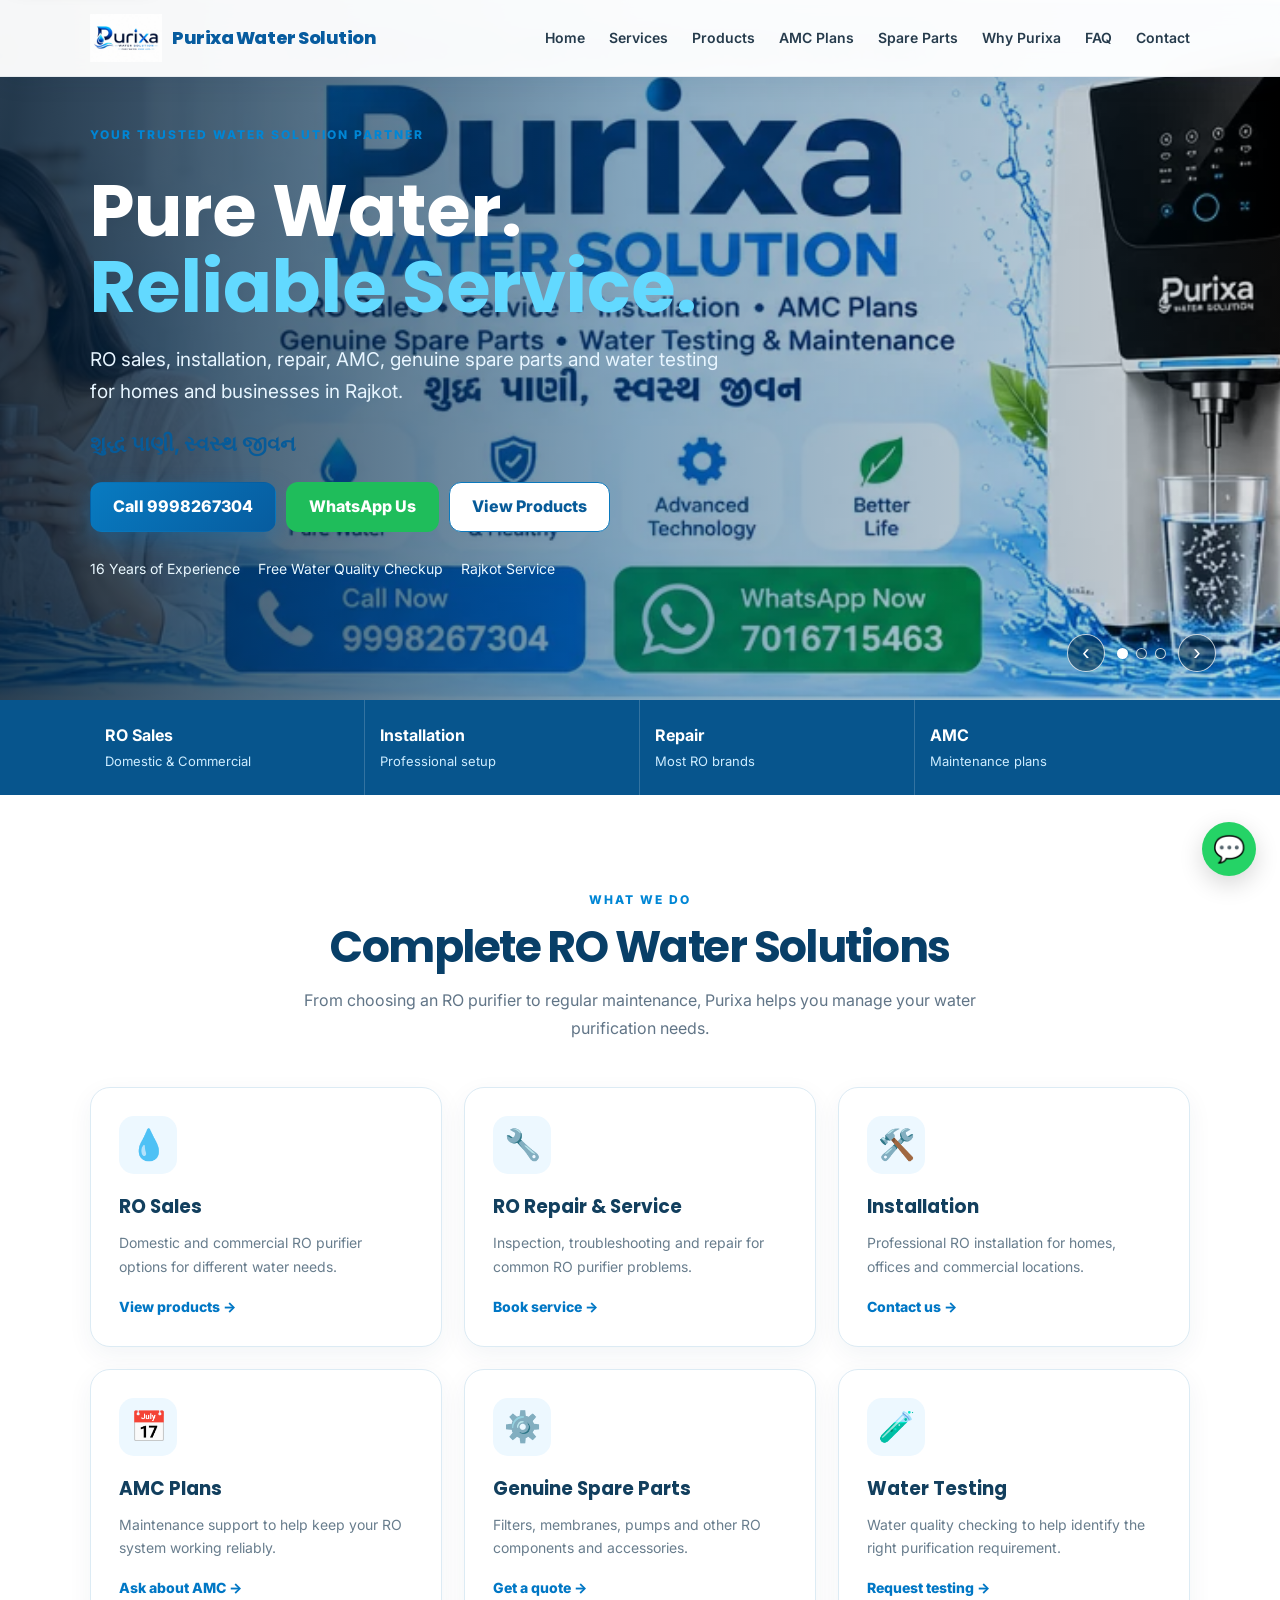
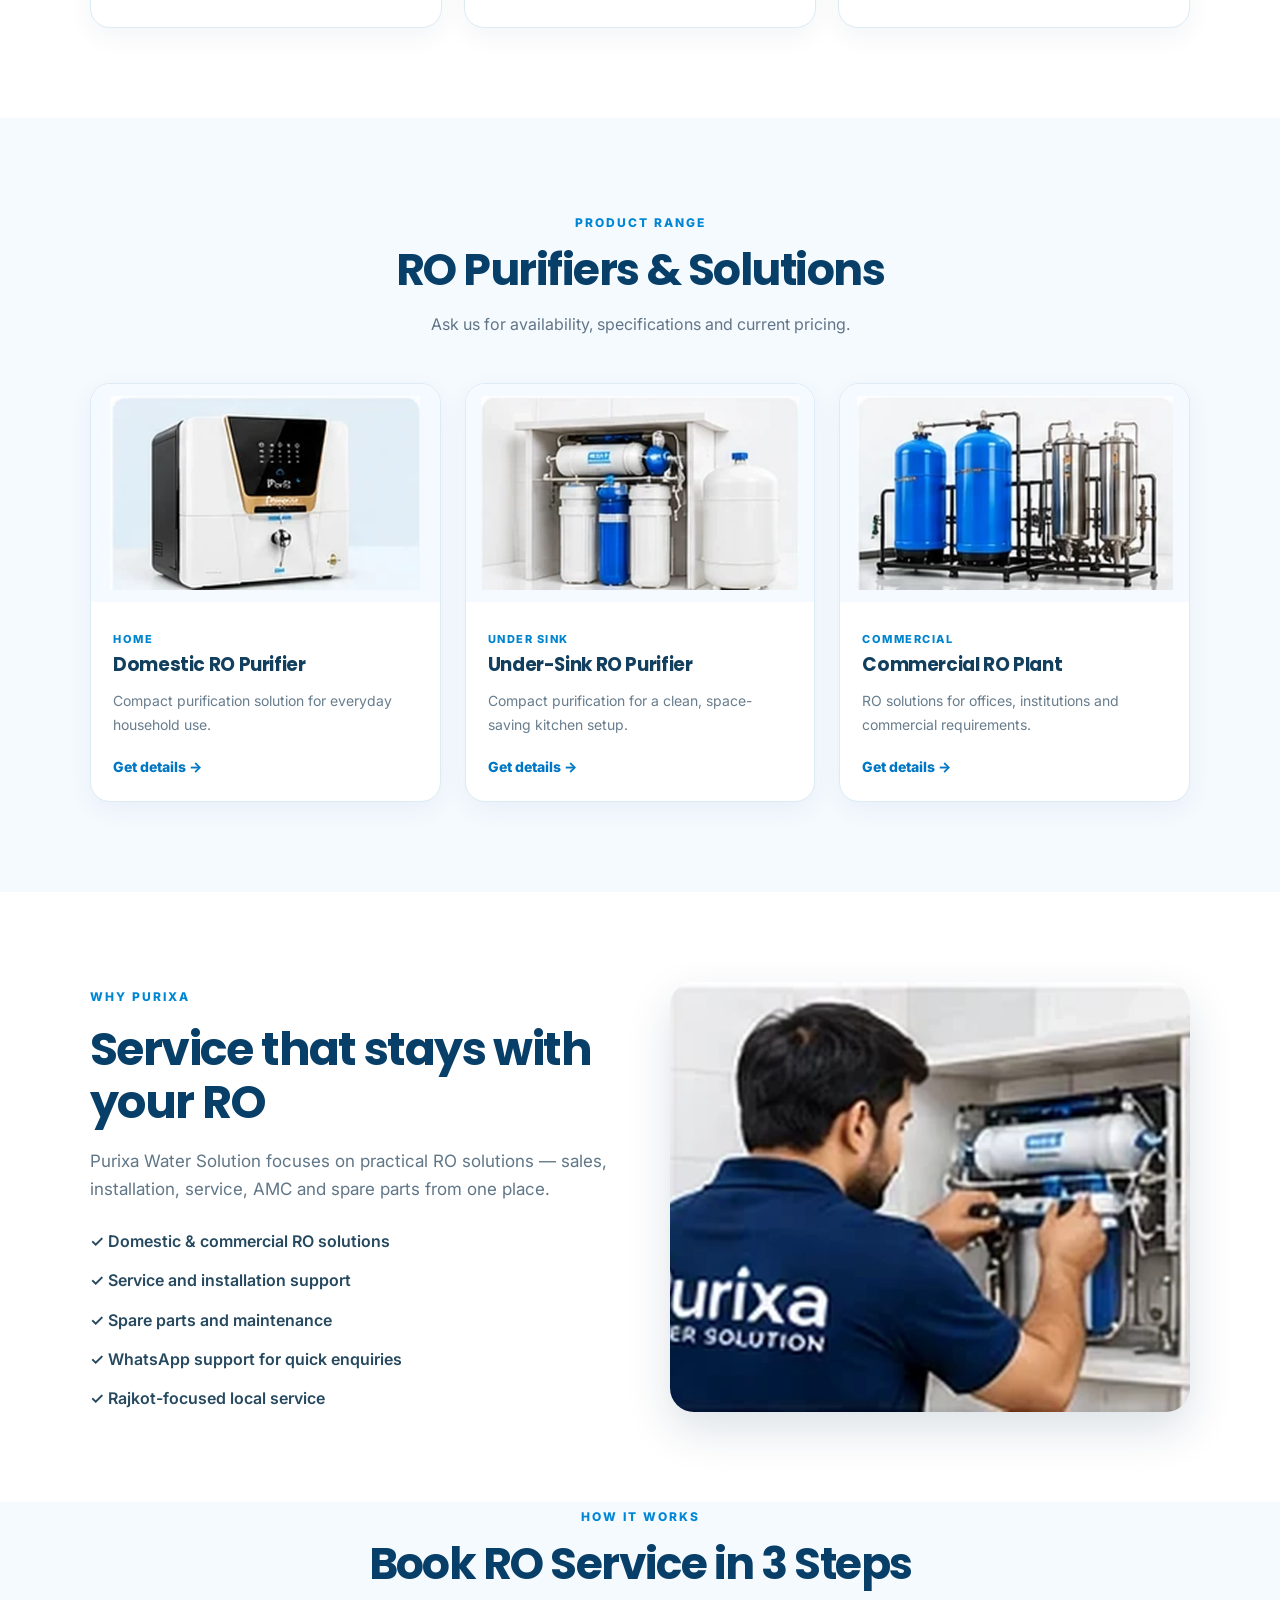
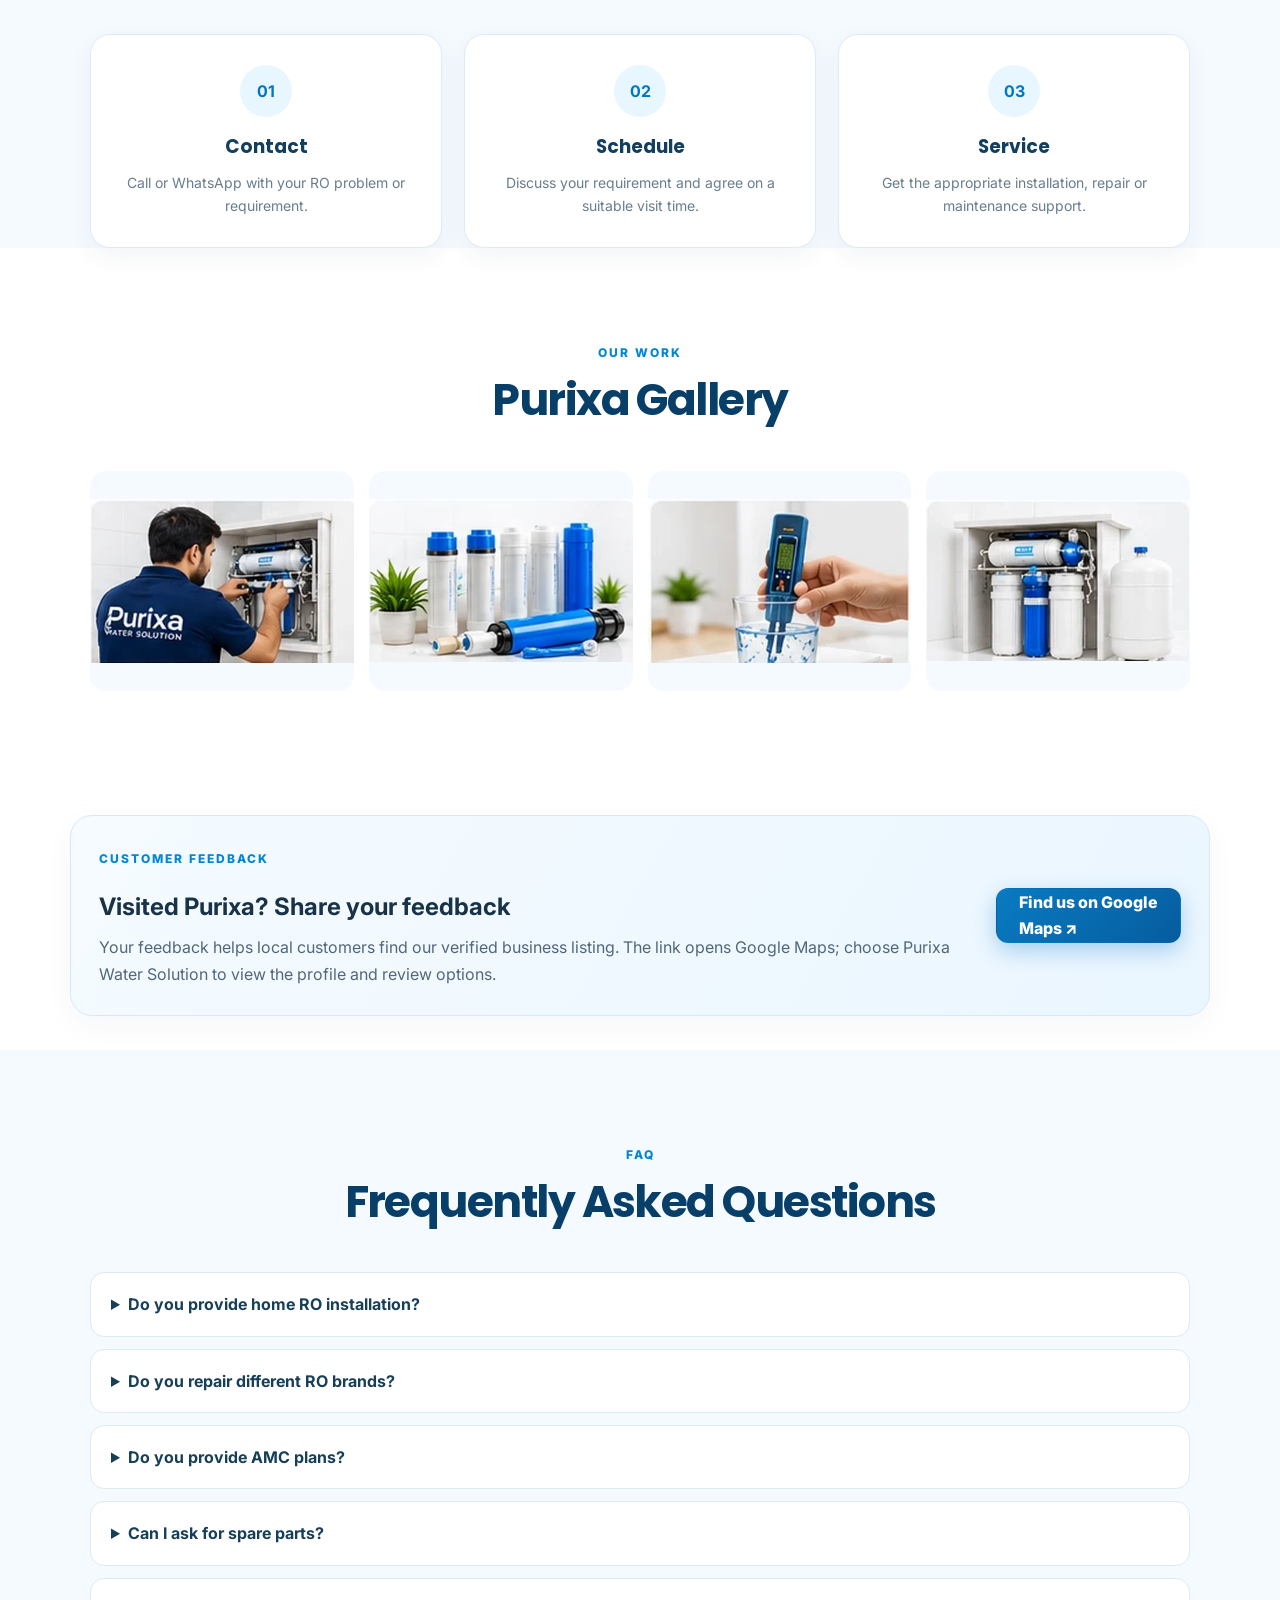
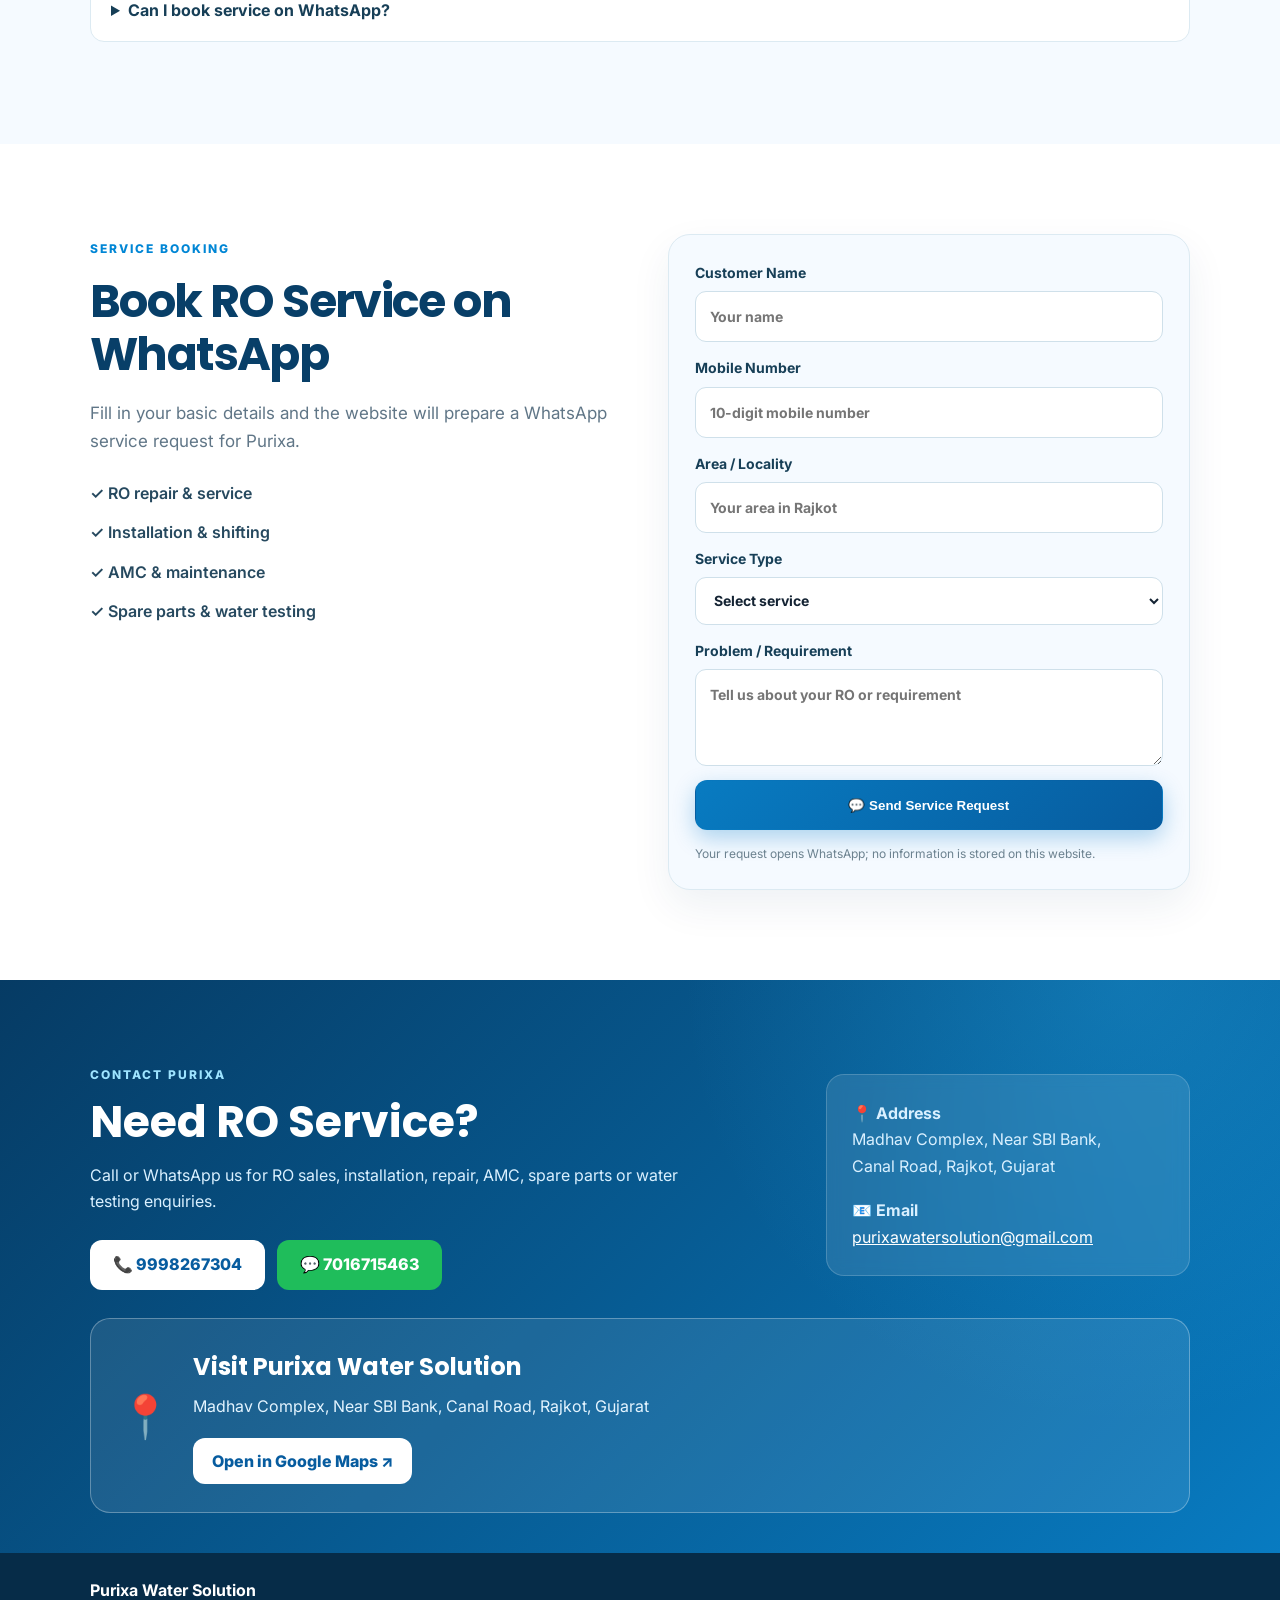
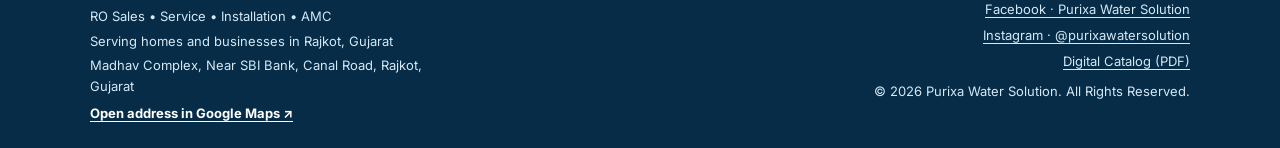
==== commit 9ca0336b: "Add files via upload" ====
--- a/index.html
+++ b/index.html
@@ -66,28 +66,33 @@
 </header>
 
 <main id="main-content">
-<section id="home" class="hero-refresh">
-  <div class="container hero-refresh-grid">
-    <div class="hero-refresh-copy">
-      <span class="section-kicker">YOUR TRUSTED WATER SOLUTION PARTNER</span>
-      <h1>Pure Water.<br><span>Reliable Service.</span></h1>
-      <p>RO sales, installation, repair, AMC, genuine spare parts and water testing for homes and businesses in Rajkot.</p>
-      <p class="gujarati-line" lang="gu">શુદ્ધ પાણી, સ્વસ્થ જીવન</p>
-      <div class="hero-refresh-actions">
-        <a class="btn btn-primary" href="tel:+919998267304">Call 9998267304</a>
-        <a class="btn btn-whatsapp" href="https://wa.me/917016715463?text=Hello%20Purixa%20Water%20Solution%2C%20I%20need%20RO%20service." target="_blank" rel="noopener noreferrer">WhatsApp Us</a>
-        <a class="btn btn-outline" href="#products">View Products</a>
-      </div>
-      <div class="hero-refresh-trust"><span>16 Years of Experience</span><span>Free Water Quality Checkup</span><span>Rajkot Service</span></div>
-      <div class="hero-extra-actions">
-        <a class="btn btn-outline" href="catalog.pdf" target="_blank" rel="noopener noreferrer">View Digital Catalog (PDF)</a>
-        <a class="text-link" href="https://www.google.com/maps/search/?api=1&query=Madhav+Complex%2C+Near+SBI+Bank%2C+Canal+Road%2C+Rajkot%2C+Gujarat" target="_blank" rel="noopener noreferrer">Find Purixa on Google Maps ↗</a>
-      </div>
-    </div>
-    <div class="hero-refresh-visual">
-      <img src="domestic-ro.webp" alt="Illustrative domestic RO water purifier" fetchpriority="high" decoding="async">
-      <div class="hero-visual-note"><span>💧</span><div><strong>Water Purification Solutions</strong><small>Sales • Service • Installation • AMC</small></div></div>
-    </div>
+<section id="home" class="hero hero-slider-section" aria-label="Purixa Water Solution featured banners">
+  <div class="hero-slider" aria-live="off">
+    <img class="hero-slide active" src="slide1.webp" alt="Purixa Water Solution — RO sales and water purification solutions" fetchpriority="high">
+    <img class="hero-slide" src="slide2.webp" alt="Purixa Water Solution — RO service and installation" loading="lazy">
+    <img class="hero-slide" src="slide3.webp" alt="Purixa Water Solution — AMC, spare parts and maintenance" loading="lazy">
+  </div>
+  <div class="hero-overlay"></div>
+  <div class="container hero-content">
+    <span class="section-kicker">YOUR TRUSTED WATER SOLUTION PARTNER</span>
+    <h1>Pure Water.<br><span>Reliable Service.</span></h1>
+    <p>RO sales, installation, repair, AMC, genuine spare parts and water testing for homes and businesses in Rajkot.</p>
+    <p class="gujarati-line" lang="gu">શુદ્ધ પાણી, સ્વસ્થ જીવન</p>
+    <div class="hero-refresh-actions">
+      <a class="btn btn-primary" href="tel:+919998267304">Call 9998267304</a>
+      <a class="btn btn-whatsapp" href="https://wa.me/917016715463?text=Hello%20Purixa%20Water%20Solution%2C%20I%20need%20RO%20service." target="_blank" rel="noopener noreferrer">WhatsApp Us</a>
+      <a class="btn btn-outline" href="#products">View Products</a>
+    </div>
+    <div class="hero-points"><span>16 Years of Experience</span><span>Free Water Quality Checkup</span><span>Rajkot Service</span></div>
+  </div>
+  <div class="hero-slider-controls" aria-label="Banner controls">
+    <button type="button" class="hero-prev" aria-label="Previous banner">‹</button>
+    <div class="hero-dots">
+      <button type="button" class="hero-dot active" aria-label="Show banner 1" aria-current="true"></button>
+      <button type="button" class="hero-dot" aria-label="Show banner 2"></button>
+      <button type="button" class="hero-dot" aria-label="Show banner 3"></button>
+    </div>
+    <button type="button" class="hero-next" aria-label="Next banner">›</button>
   </div>
 </section>
 
--- a/style.css
+++ b/style.css
@@ -393,3 +393,30 @@
 .footer-address{display:block;color:#d5e8f4;font-size:13px;line-height:1.6;margin-top:8px;max-width:360px;}
 .footer-map-link{display:inline-block;margin-top:6px;color:#fff;text-decoration:underline;text-underline-offset:3px;font-weight:700;font-size:13px;}
 .footer-map-link:focus-visible{outline:3px solid #f5b700;outline-offset:4px;}
+
+/* V8: restore the original three-banner hero slider */
+.hero-slider-section{min-height:700px;position:relative;display:flex;align-items:center;overflow:hidden;background:#06365d}
+.hero-slider-section .hero-slider{position:absolute;inset:0;overflow:hidden}
+.hero-slider-section .hero-slide{position:absolute;inset:0;width:100%;height:100%;object-fit:cover;opacity:0;transition:opacity .7s ease;display:block}
+.hero-slider-section .hero-slide.active{opacity:1}
+.hero-slider-section .hero-overlay{position:absolute;inset:0;background:linear-gradient(90deg,rgba(2,26,48,.84),rgba(0,70,120,.48),rgba(0,0,0,.12));z-index:1}
+.hero-slider-section .hero-content{position:relative;z-index:2;color:#fff;padding-top:70px;padding-bottom:70px}
+.hero-slider-section .hero-content h1{font-family:Poppins,sans-serif;font-size:clamp(42px,6vw,72px);line-height:1.05;max-width:760px;margin:16px 0 20px;color:#fff}
+.hero-slider-section .hero-content h1 span{color:#62d9ff}
+.hero-slider-section .hero-content p{font-size:19px;max-width:650px;color:#e7f5ff;margin-bottom:20px}
+.hero-slider-section .hero-content .gujarati-line{font-weight:700}
+.hero-slider-section .hero-points{display:flex;flex-wrap:wrap;gap:18px;margin-top:25px;font-size:14px;color:#e9f8ff}
+.hero-slider-controls{position:absolute;z-index:3;right:5%;bottom:28px;display:flex;align-items:center;gap:12px}
+.hero-slider-controls button{cursor:pointer;border:1px solid rgba(255,255,255,.75);color:#fff;background:rgba(3,40,70,.55);border-radius:50%;width:38px;height:38px;font-size:22px;display:flex;align-items:center;justify-content:center}
+.hero-slider-controls .hero-dots{display:flex;gap:8px}
+.hero-slider-controls .hero-dot{width:11px;height:11px;padding:0;border-radius:50%;font-size:0}
+.hero-slider-controls .hero-dot.active{background:#fff}
+@media(max-width:720px){
+ .hero-slider-section{min-height:620px;align-items:flex-end}
+ .hero-slider-section .hero-content{padding-top:90px;padding-bottom:92px}
+ .hero-slider-section .hero-content h1{font-size:clamp(36px,10vw,48px)}
+ .hero-slider-section .hero-content p{font-size:16px}
+ .hero-slider-section .hero-points{display:grid;gap:8px}
+ .hero-slider-controls{right:50%;transform:translateX(50%);bottom:24px}
+}
+@media(prefers-reduced-motion:reduce){.hero-slider-section .hero-slide{transition:none}}
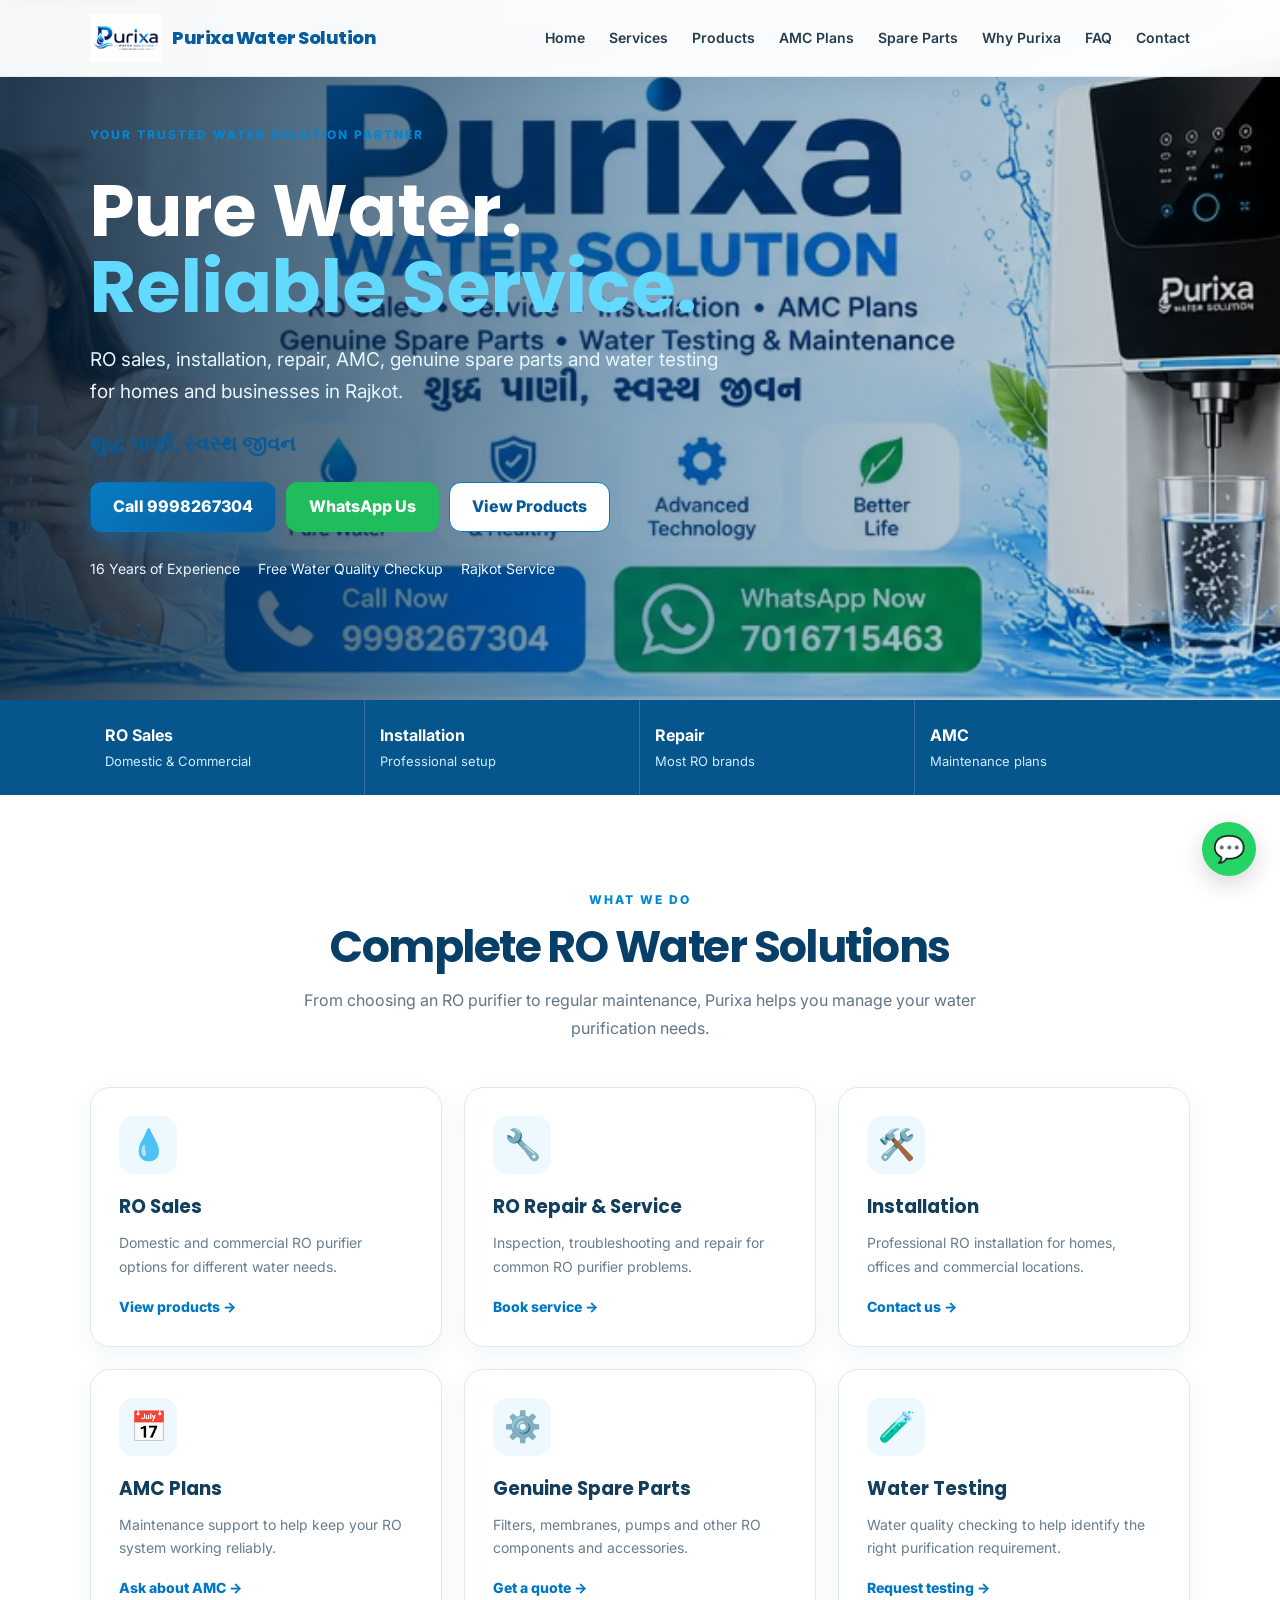
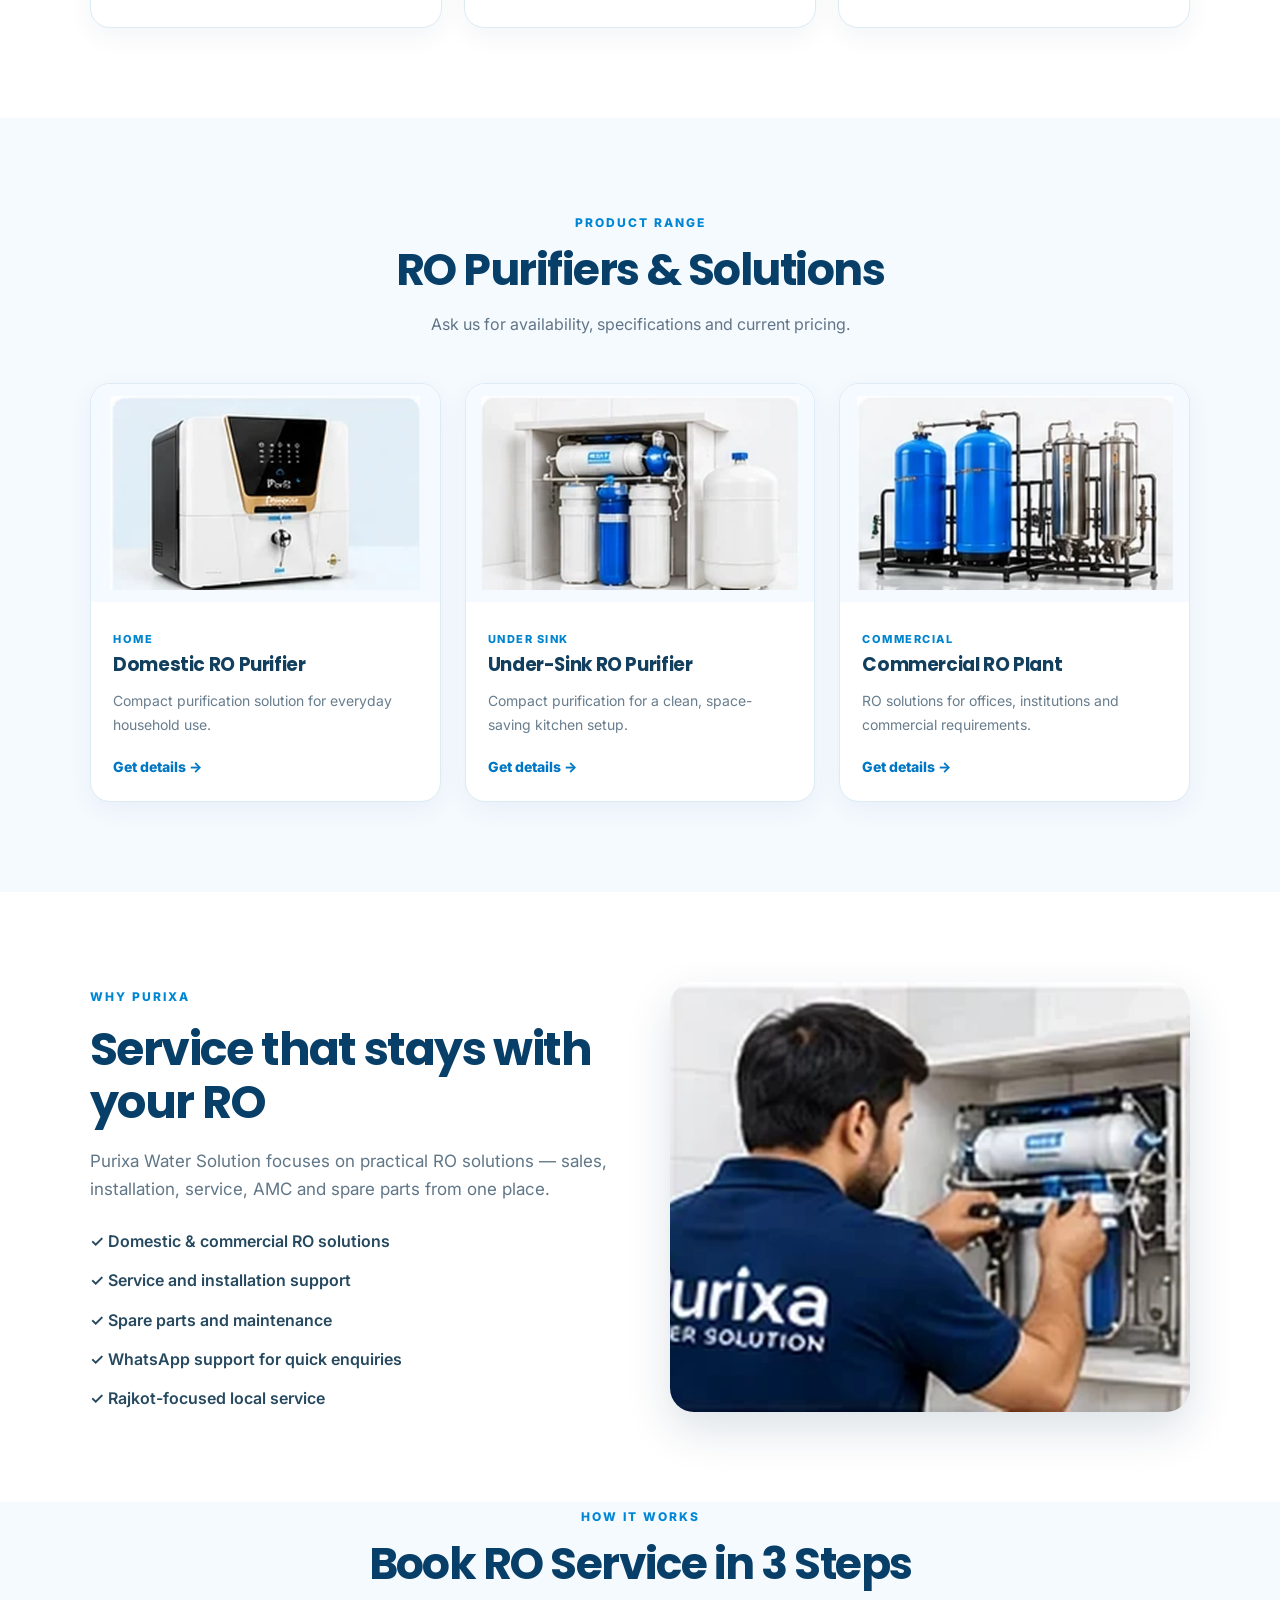
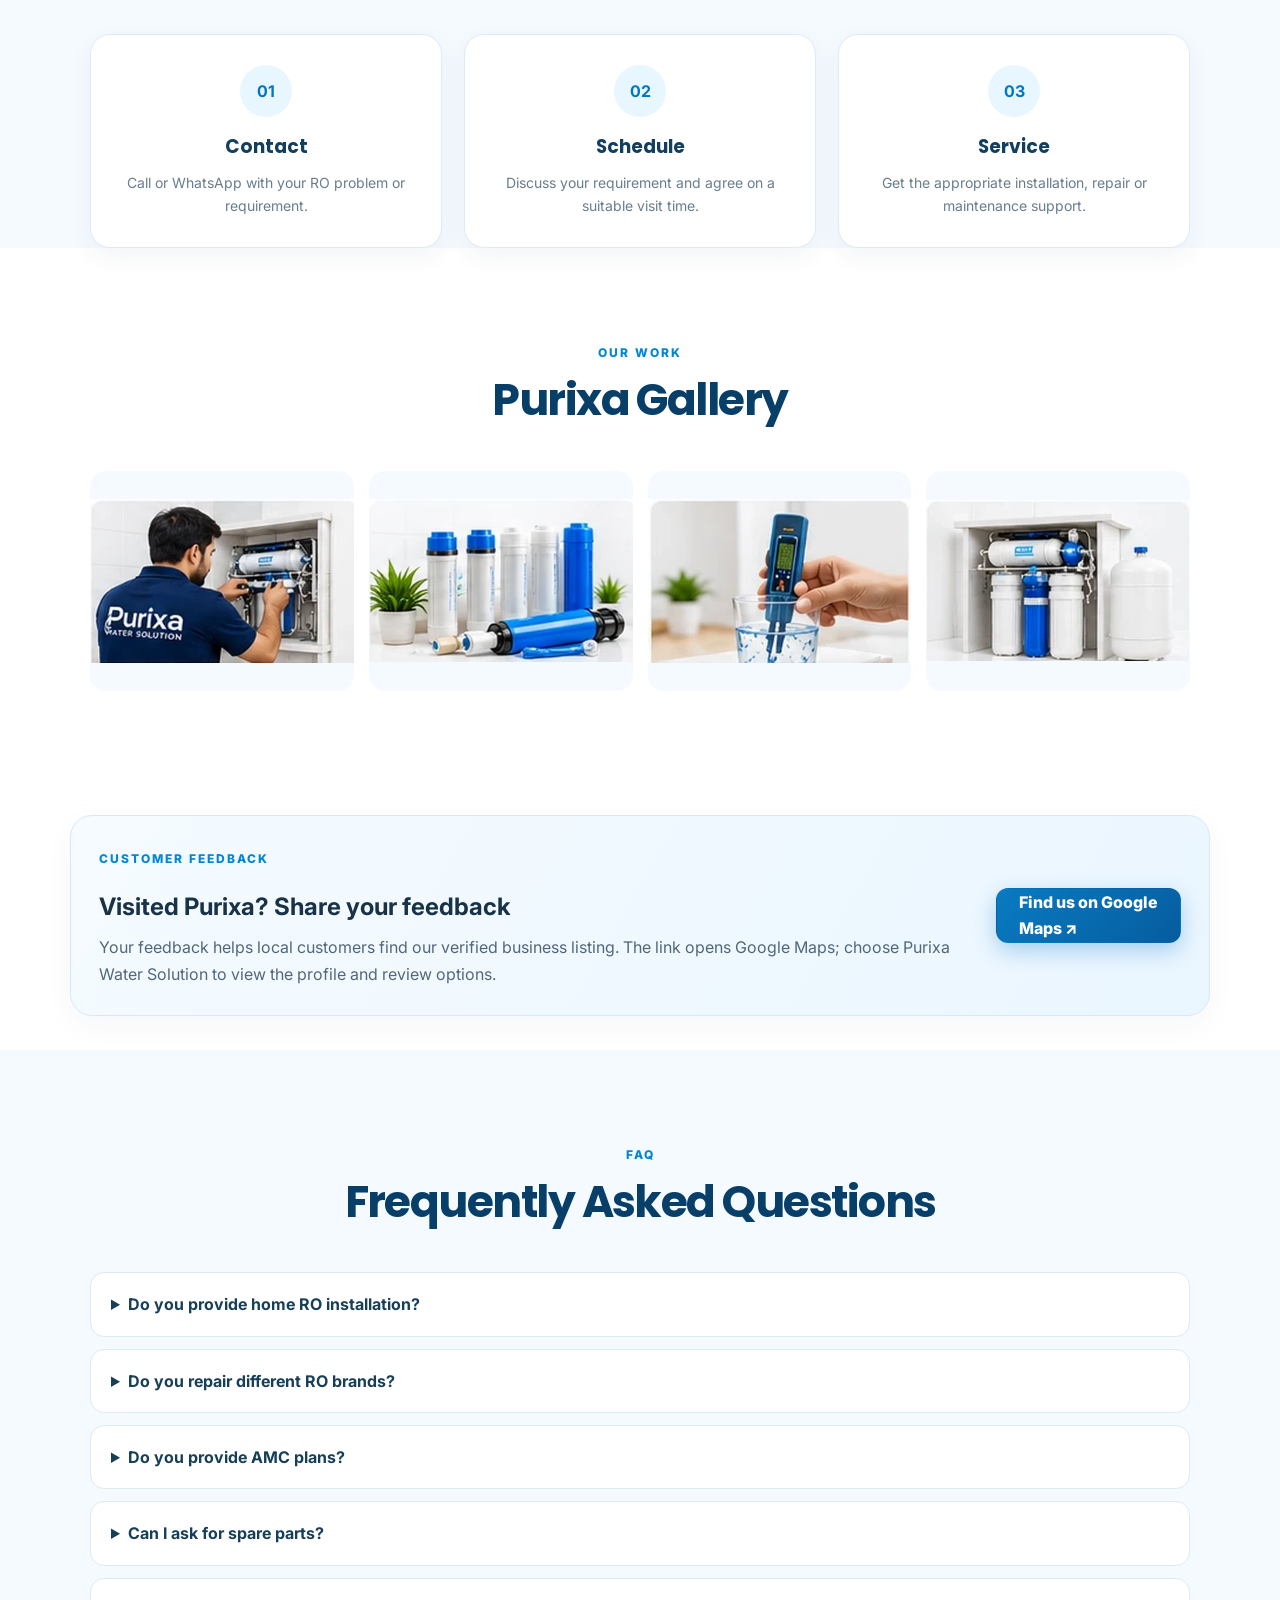
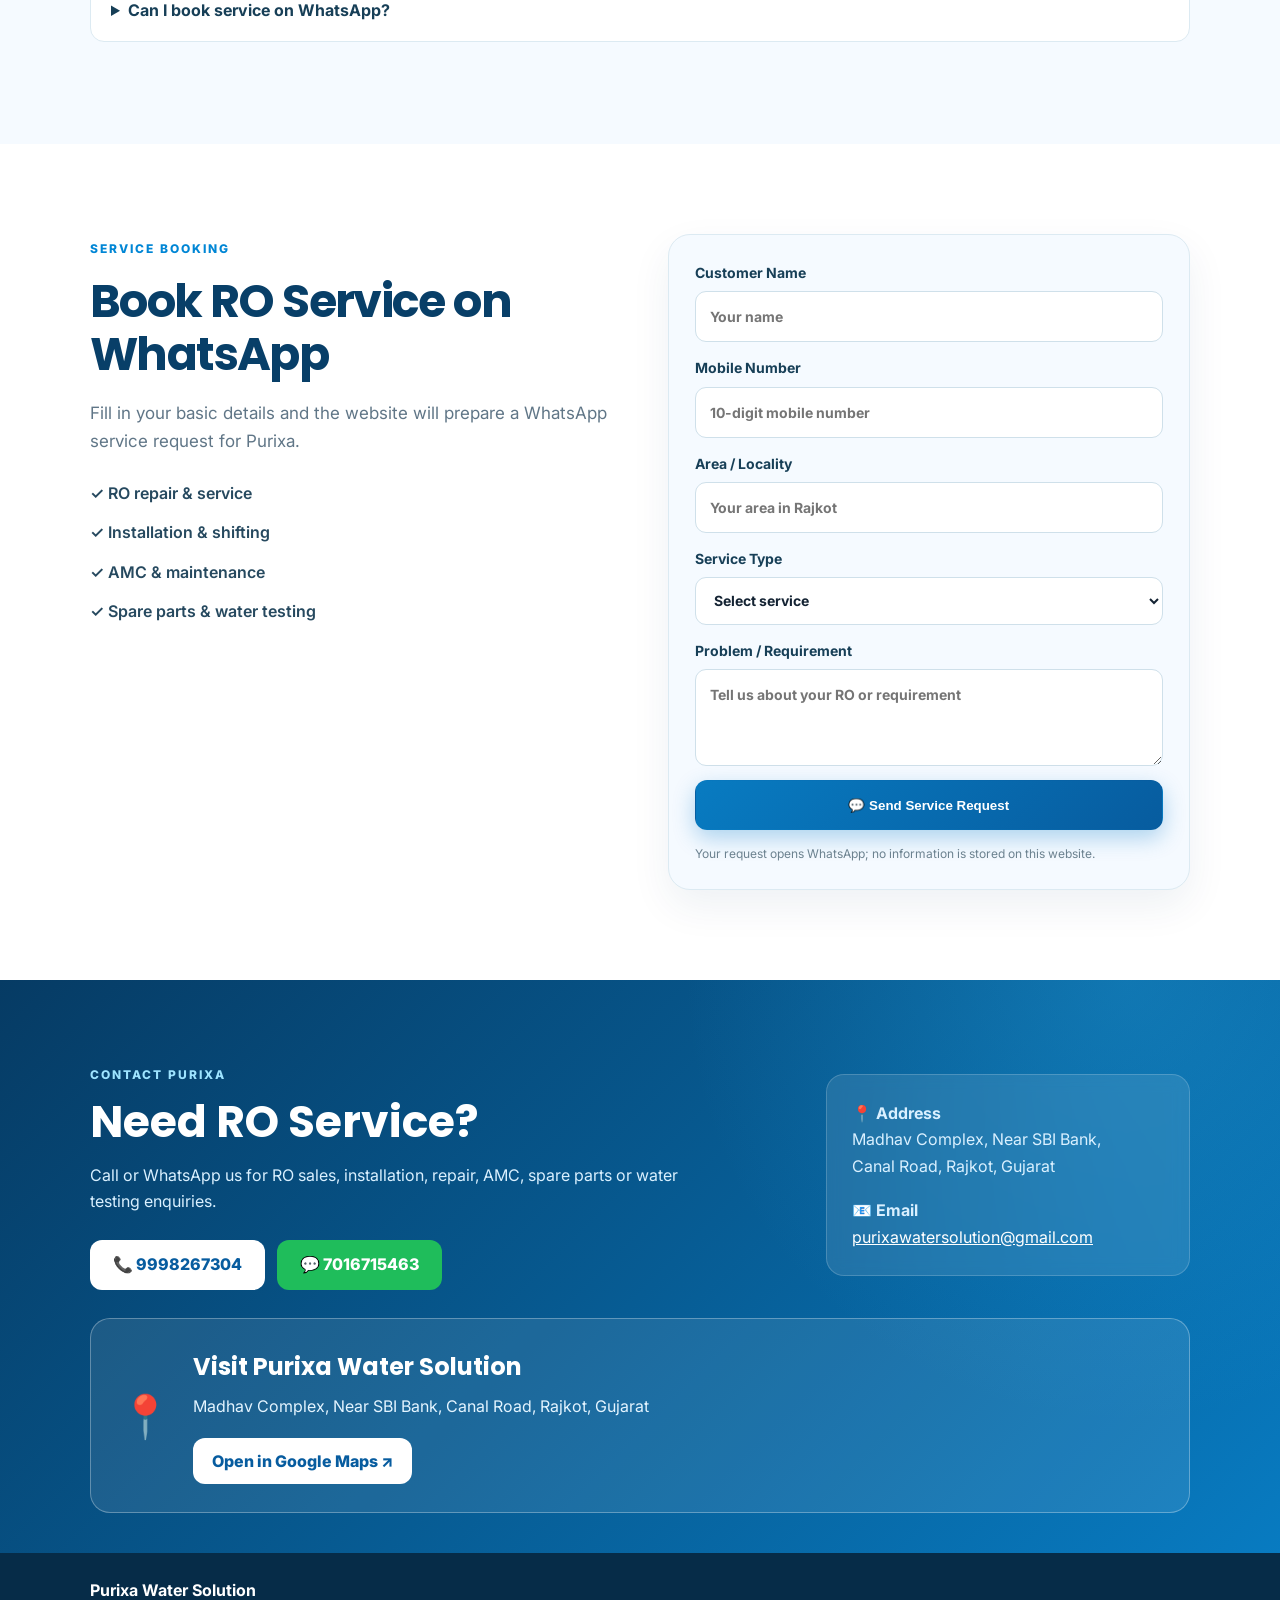
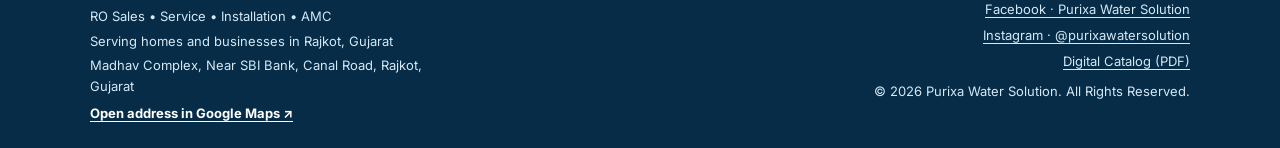
==== commit 861c546e: "Add files via upload" ====
--- a/index.html
+++ b/index.html
@@ -66,13 +66,9 @@
 </header>
 
 <main id="main-content">
-<section id="home" class="hero hero-slider-section" aria-label="Purixa Water Solution featured banners">
-  <div class="hero-slider" aria-live="off">
-    <img class="hero-slide active" src="slide1.webp" alt="Purixa Water Solution — RO sales and water purification solutions" fetchpriority="high">
-    <img class="hero-slide" src="slide2.webp" alt="Purixa Water Solution — RO service and installation" loading="lazy">
-    <img class="hero-slide" src="slide3.webp" alt="Purixa Water Solution — AMC, spare parts and maintenance" loading="lazy">
-  </div>
-  <div class="hero-overlay"></div>
+<section id="home" class="hero hero-single-section" aria-label="Purixa Water Solution">
+  <img class="hero-single-image" src="slide1.webp" alt="Purixa Water Solution — RO sales, installation and water purification services" fetchpriority="high">
+  <div class="hero-single-overlay"></div>
   <div class="container hero-content">
     <span class="section-kicker">YOUR TRUSTED WATER SOLUTION PARTNER</span>
     <h1>Pure Water.<br><span>Reliable Service.</span></h1>
@@ -84,15 +80,6 @@
       <a class="btn btn-outline" href="#products">View Products</a>
     </div>
     <div class="hero-points"><span>16 Years of Experience</span><span>Free Water Quality Checkup</span><span>Rajkot Service</span></div>
-  </div>
-  <div class="hero-slider-controls" aria-label="Banner controls">
-    <button type="button" class="hero-prev" aria-label="Previous banner">‹</button>
-    <div class="hero-dots">
-      <button type="button" class="hero-dot active" aria-label="Show banner 1" aria-current="true"></button>
-      <button type="button" class="hero-dot" aria-label="Show banner 2"></button>
-      <button type="button" class="hero-dot" aria-label="Show banner 3"></button>
-    </div>
-    <button type="button" class="hero-next" aria-label="Next banner">›</button>
   </div>
 </section>
 
--- a/style.css
+++ b/style.css
@@ -420,3 +420,21 @@
  .hero-slider-controls{right:50%;transform:translateX(50%);bottom:24px}
 }
 @media(prefers-reduced-motion:reduce){.hero-slider-section .hero-slide{transition:none}}
+
+/* V9: single static homepage hero banner (no slider) */
+.hero-single-section{min-height:700px;position:relative;display:flex;align-items:center;overflow:hidden;background:#06365d}
+.hero-single-section .hero-single-image{position:absolute;inset:0;width:100%;height:100%;object-fit:cover;display:block}
+.hero-single-section .hero-single-overlay{position:absolute;inset:0;background:linear-gradient(90deg,rgba(2,26,48,.84),rgba(0,70,120,.48),rgba(0,0,0,.12));z-index:1}
+.hero-single-section .hero-content{position:relative;z-index:2;color:#fff;padding-top:70px;padding-bottom:70px}
+.hero-single-section .hero-content h1{font-family:Poppins,sans-serif;font-size:clamp(42px,6vw,72px);line-height:1.05;max-width:760px;margin:16px 0 20px;color:#fff}
+.hero-single-section .hero-content h1 span{color:#62d9ff}
+.hero-single-section .hero-content p{font-size:19px;max-width:650px;color:#e7f5ff;margin-bottom:20px}
+.hero-single-section .hero-content .gujarati-line{font-weight:700}
+.hero-single-section .hero-points{display:flex;flex-wrap:wrap;gap:18px;margin-top:25px;font-size:14px;color:#e9f8ff}
+@media(max-width:720px){
+ .hero-single-section{min-height:620px;align-items:flex-end}
+ .hero-single-section .hero-content{padding-top:90px;padding-bottom:60px}
+ .hero-single-section .hero-content h1{font-size:clamp(36px,10vw,48px)}
+ .hero-single-section .hero-content p{font-size:16px}
+ .hero-single-section .hero-points{display:grid;gap:8px}
+}
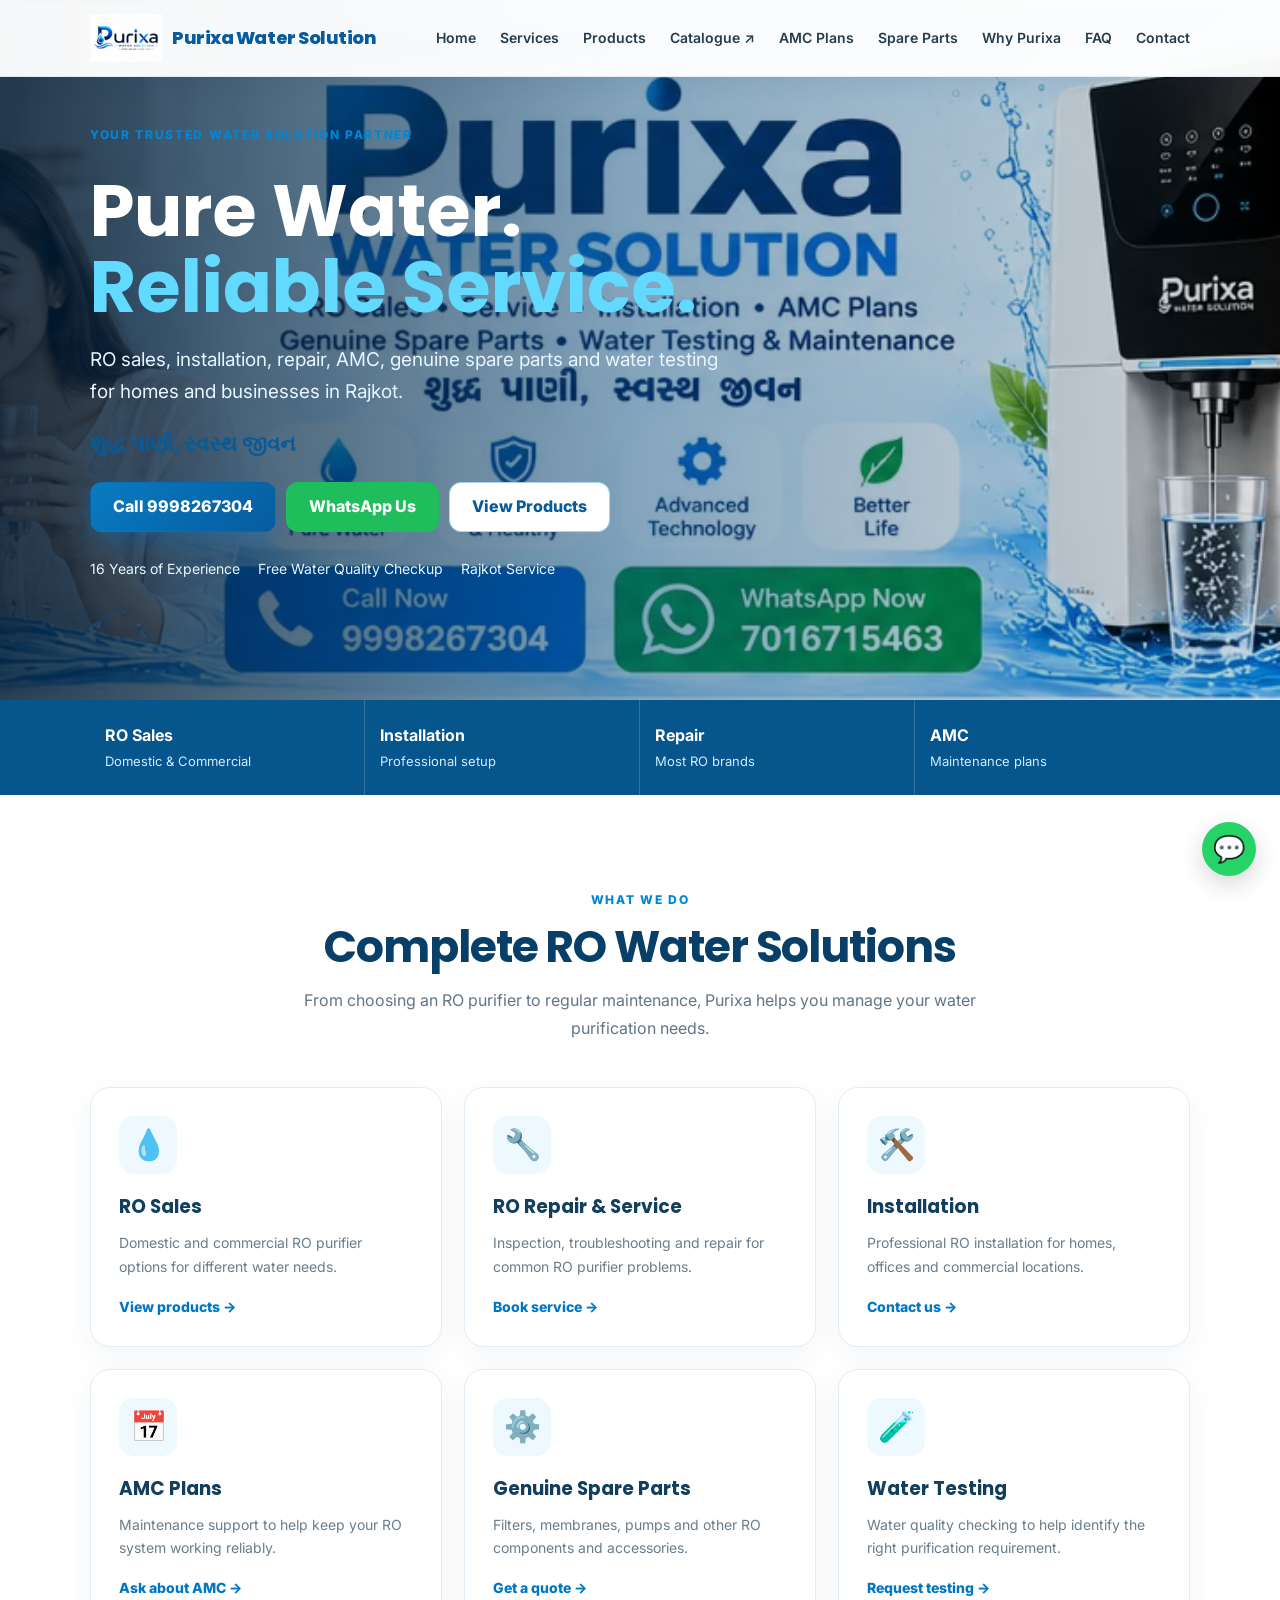
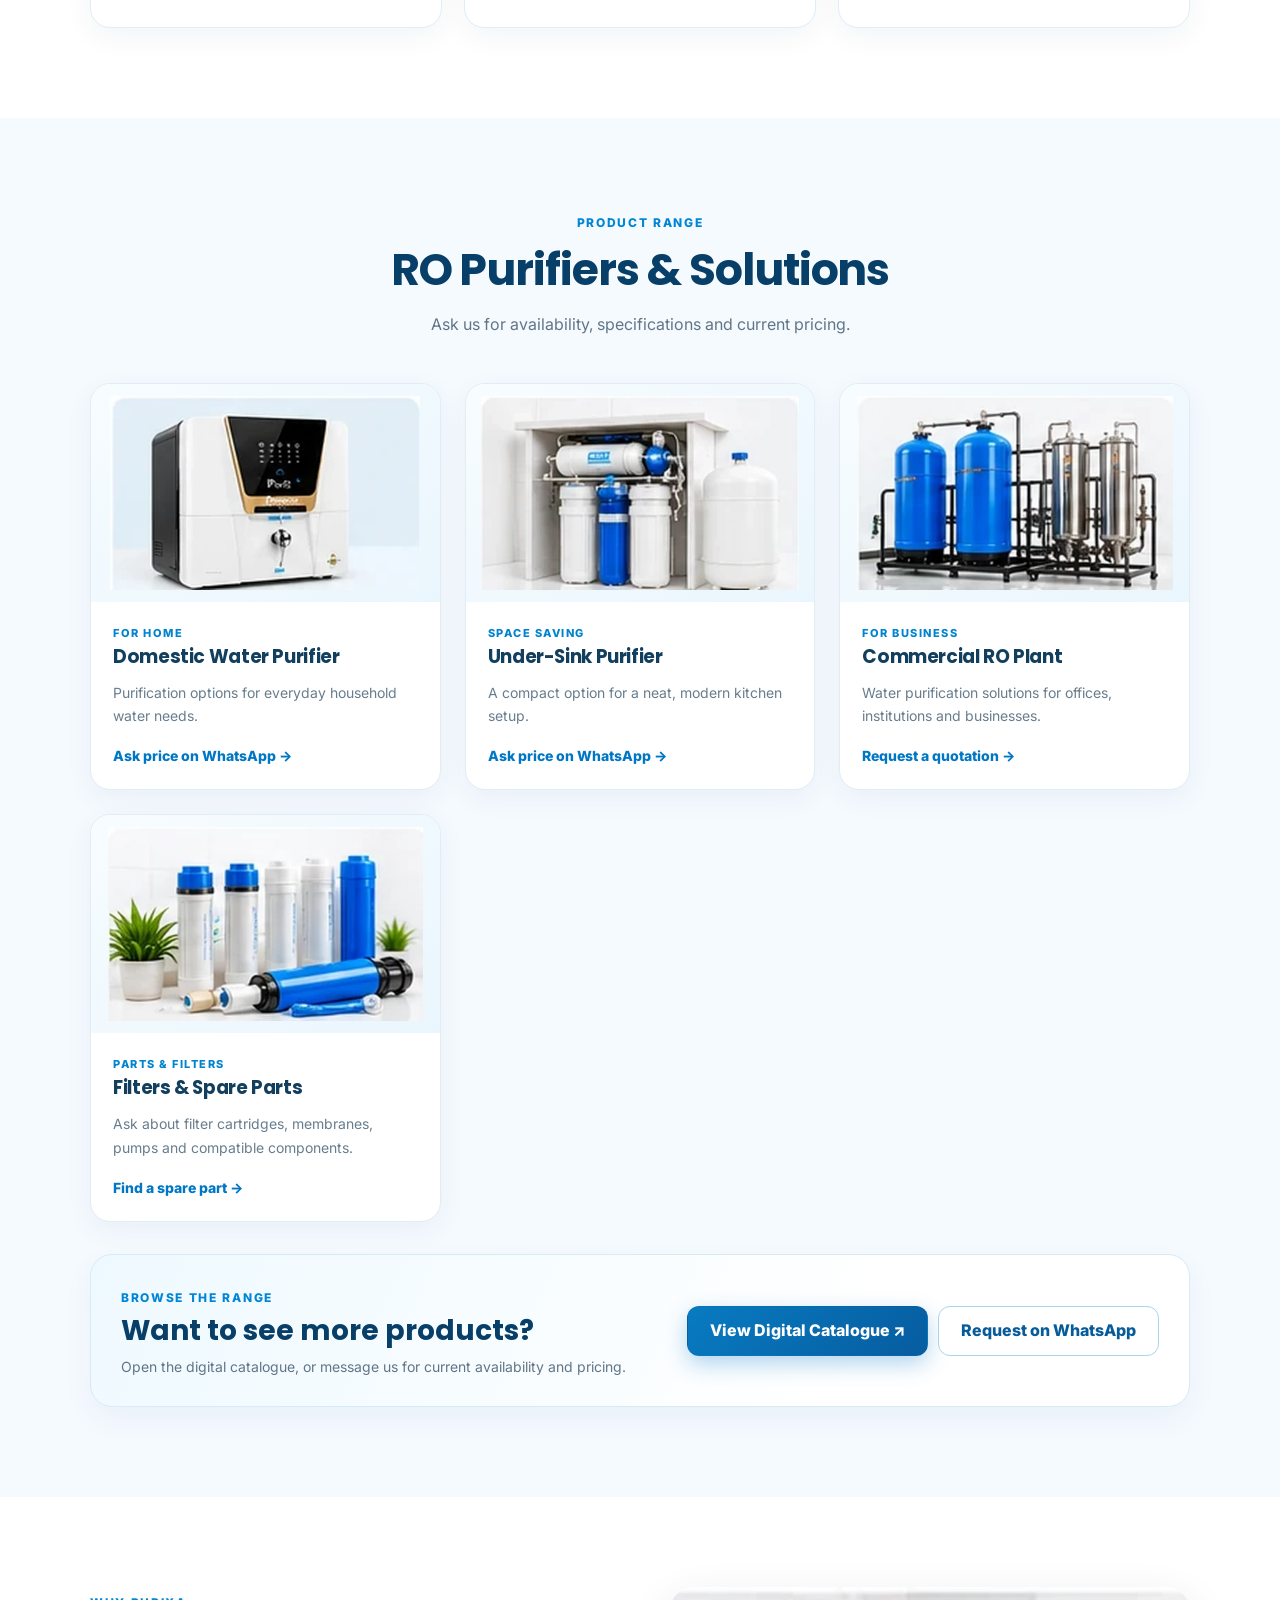
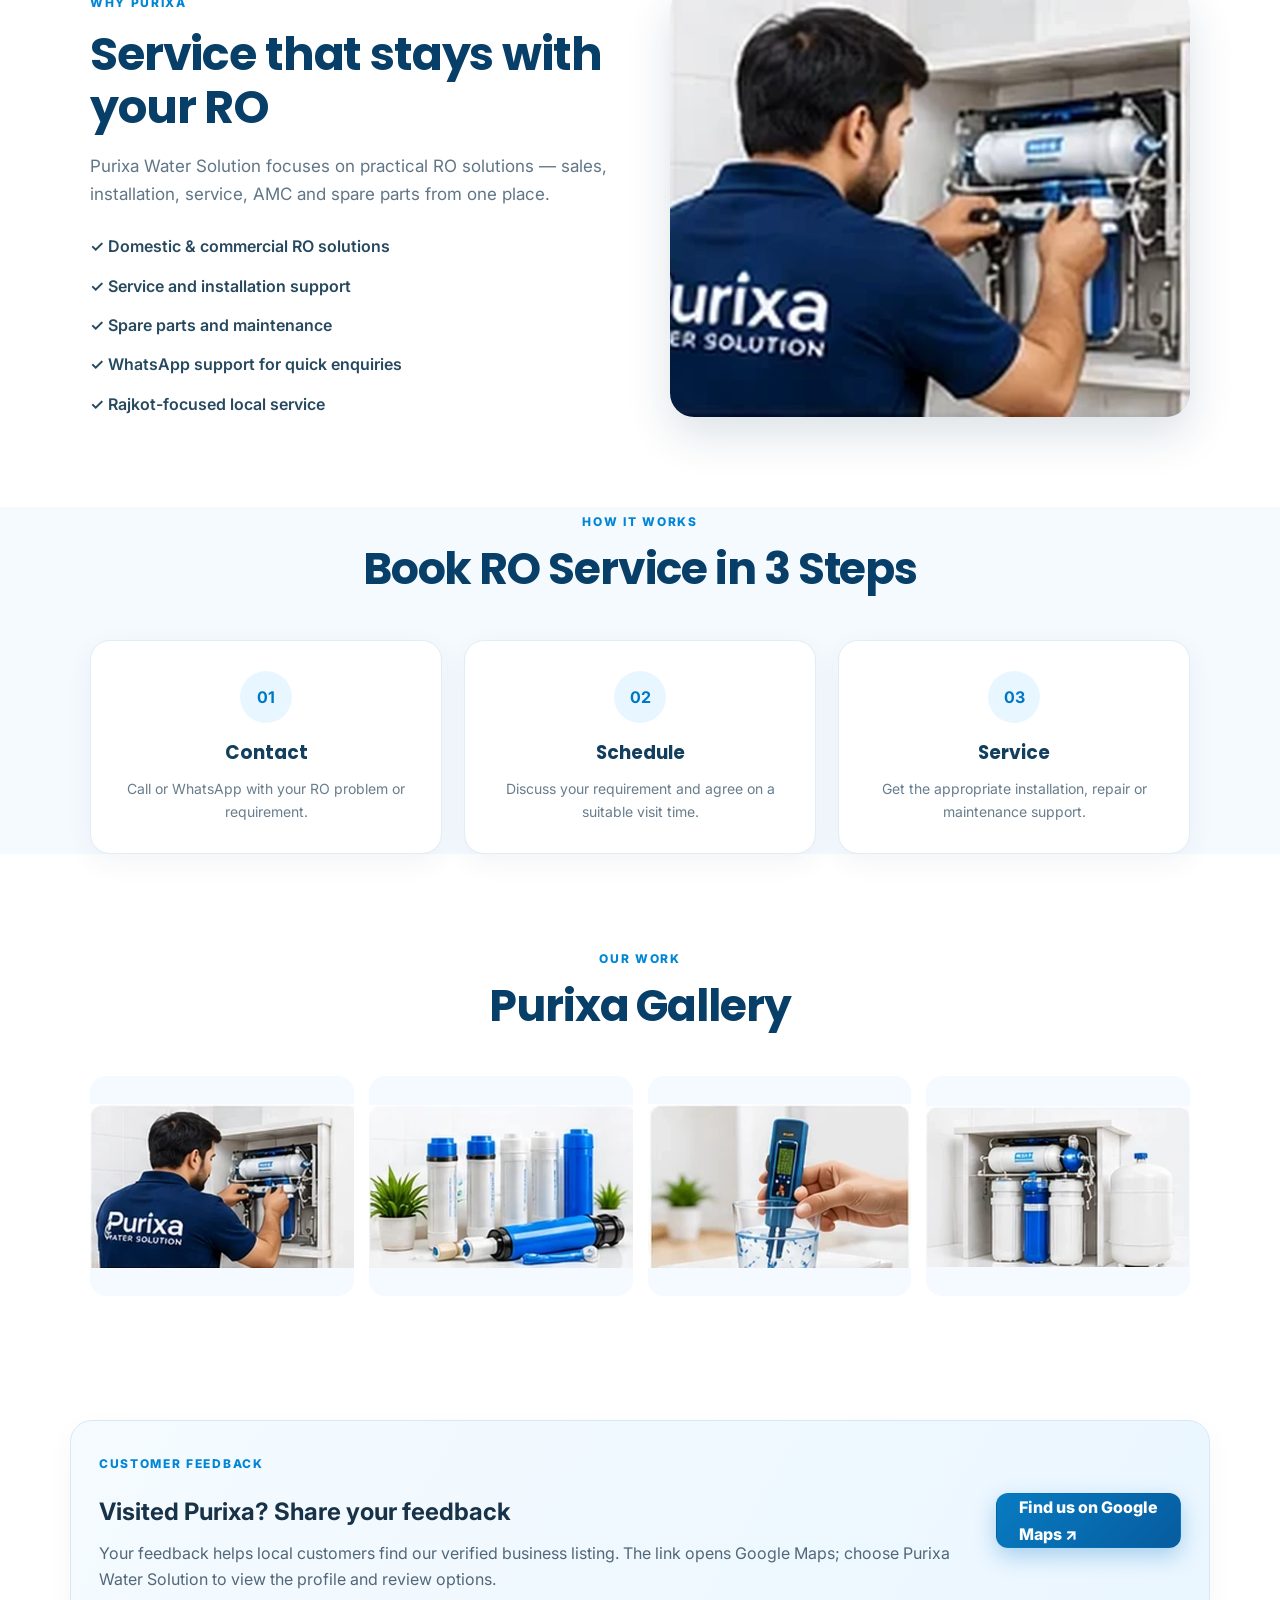
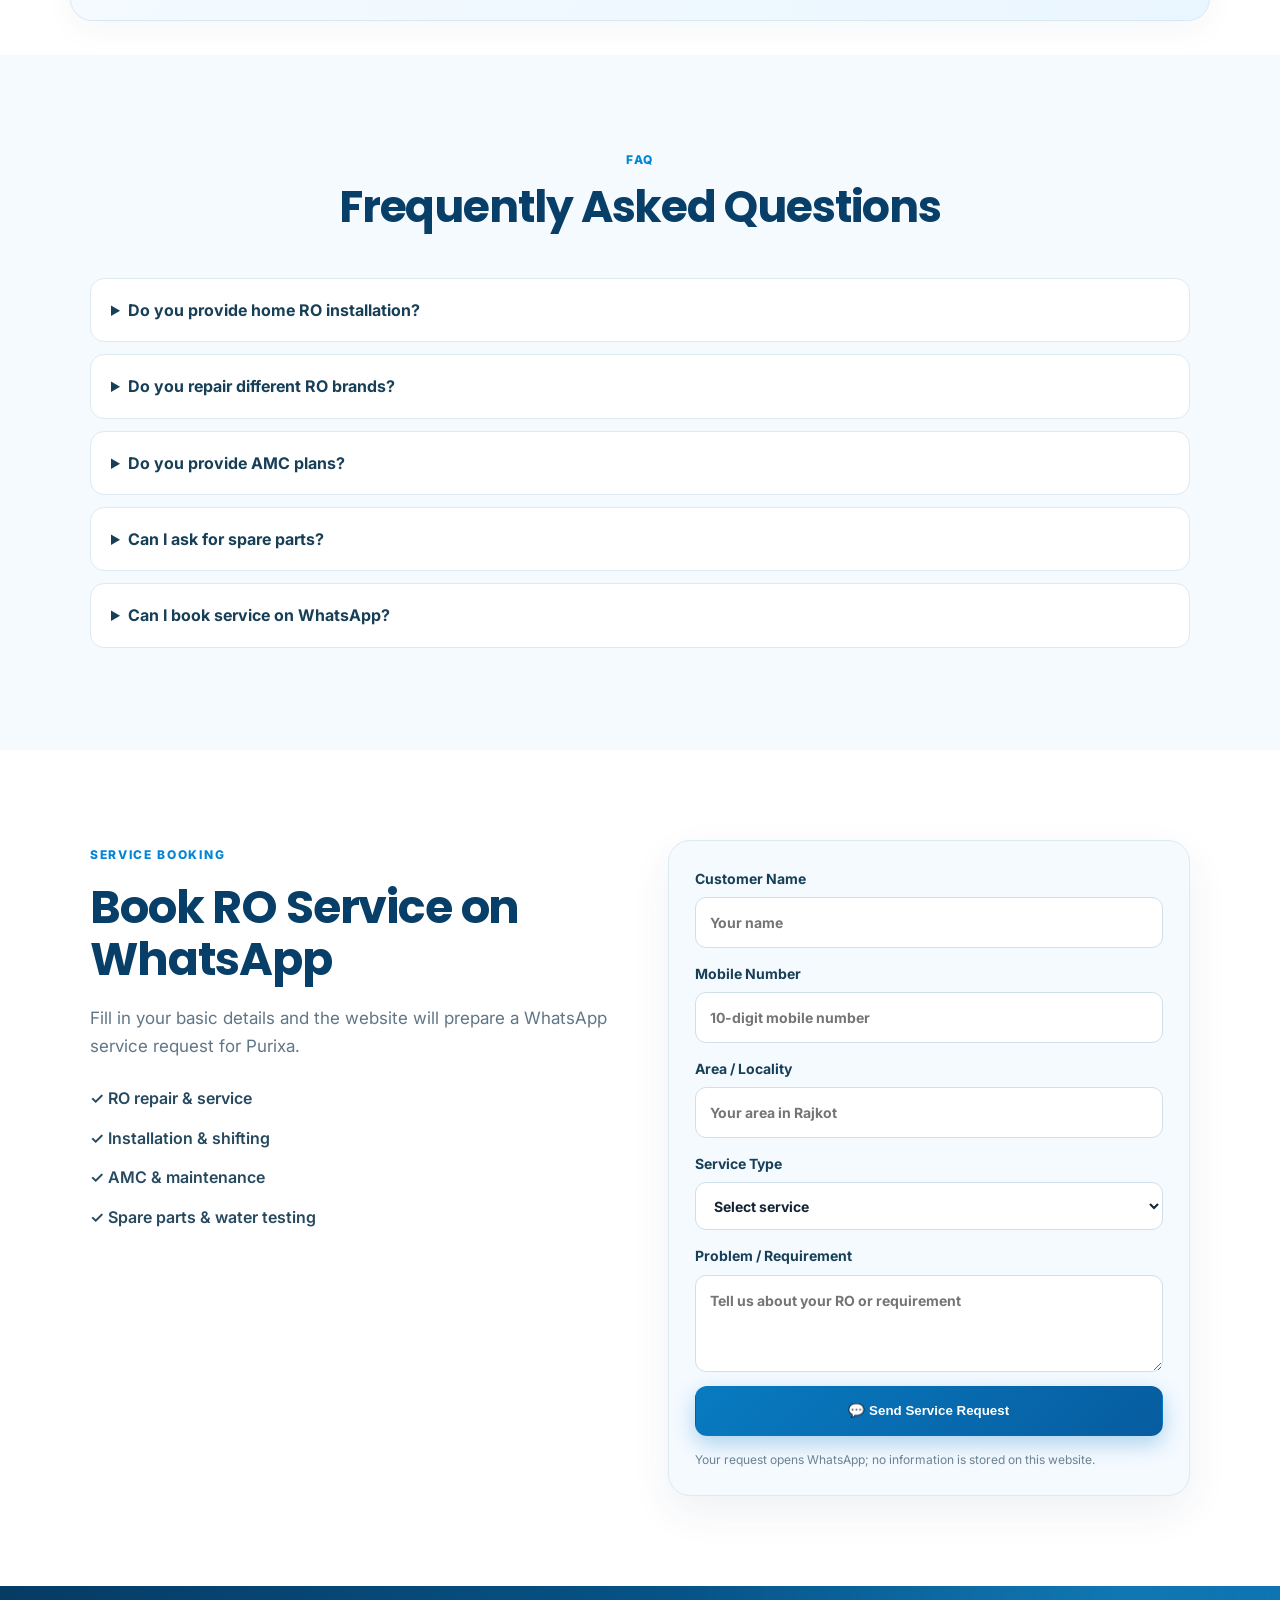
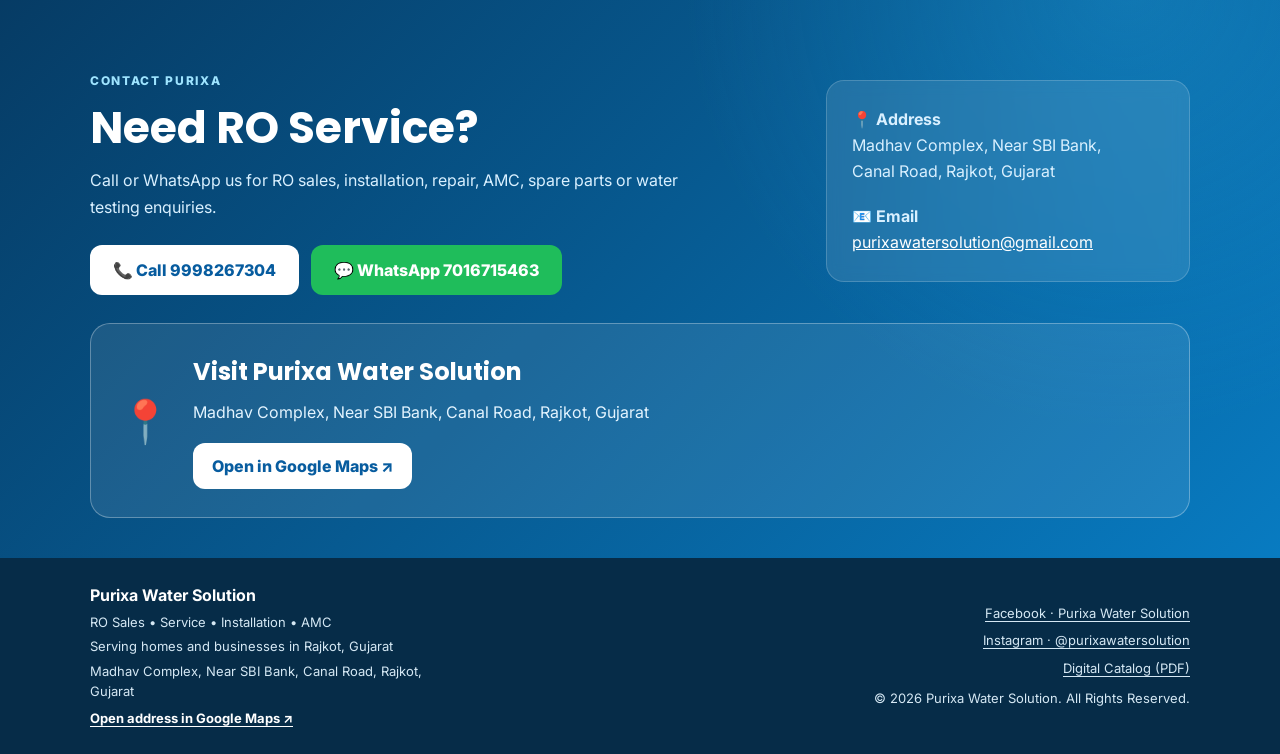
==== commit 13a90858: "Add files via upload" ====
--- a/index.html
+++ b/index.html
@@ -56,6 +56,7 @@
       <a href="#home">Home</a>
       <a href="#services">Services</a>
       <a href="#products">Products</a>
+      <a href="catalog.pdf" target="_blank" rel="noopener noreferrer">Catalogue ↗</a>
       <a href="#amc">AMC Plans</a>
       <a href="#spares">Spare Parts</a>
       <a href="#why-us">Why Purixa</a>
@@ -120,9 +121,14 @@
       <p>Ask us for availability, specifications and current pricing.</p>
     </div>
     <div class="product-grid">
-      <article class="product-card"><img src="domestic-ro.webp" alt="Domestic RO purifier" loading="lazy"><div><span class="tag">HOME</span><h3>Domestic RO Purifier</h3><p>Compact purification solution for everyday household use.</p><a class="text-link" href="https://wa.me/917016715463?text=I%20want%20details%20about%20Domestic%20RO." target="_blank" rel="noopener noreferrer">Get details →</a></div></article>
-      <article class="product-card"><img src="undersink-ro.webp" alt="Under-sink RO purifier" loading="lazy"><div><span class="tag">UNDER SINK</span><h3>Under-Sink RO Purifier</h3><p>Compact purification for a clean, space-saving kitchen setup.</p><a class="text-link" href="https://wa.me/917016715463?text=I%20want%20details%20about%20Under-Sink%20RO." target="_blank" rel="noopener noreferrer">Get details →</a></div></article>
-      <article class="product-card"><img src="commercial-plant.webp" alt="Commercial RO plant" loading="lazy"><div><span class="tag">COMMERCIAL</span><h3>Commercial RO Plant</h3><p>RO solutions for offices, institutions and commercial requirements.</p><a class="text-link" href="https://wa.me/917016715463?text=I%20want%20details%20about%20Commercial%20RO." target="_blank" rel="noopener noreferrer">Get details →</a></div></article>
+      <article class="product-card"><img src="domestic-ro.webp" alt="Domestic water purifier" loading="lazy"><div><span class="tag">FOR HOME</span><h3>Domestic Water Purifier</h3><p>Purification options for everyday household water needs.</p><a class="text-link" href="https://wa.me/917016715463?text=Hello%20Purixa%2C%20please%20share%20details%20and%20price%20for%20a%20domestic%20water%20purifier." target="_blank" rel="noopener noreferrer">Ask price on WhatsApp →</a></div></article>
+      <article class="product-card"><img src="undersink-ro.webp" alt="Under-sink water purifier" loading="lazy"><div><span class="tag">SPACE SAVING</span><h3>Under-Sink Purifier</h3><p>A compact option for a neat, modern kitchen setup.</p><a class="text-link" href="https://wa.me/917016715463?text=Hello%20Purixa%2C%20please%20share%20details%20and%20price%20for%20an%20under-sink%20purifier." target="_blank" rel="noopener noreferrer">Ask price on WhatsApp →</a></div></article>
+      <article class="product-card"><img src="commercial-plant.webp" alt="Commercial water purification plant" loading="lazy"><div><span class="tag">FOR BUSINESS</span><h3>Commercial RO Plant</h3><p>Water purification solutions for offices, institutions and businesses.</p><a class="text-link" href="https://wa.me/917016715463?text=Hello%20Purixa%2C%20I%20need%20a%20quotation%20for%20a%20commercial%20water%20purification%20plant." target="_blank" rel="noopener noreferrer">Request a quotation →</a></div></article>
+      <article class="product-card"><img src="ro-spares.webp" alt="Water purifier filters and spare parts" loading="lazy"><div><span class="tag">PARTS & FILTERS</span><h3>Filters & Spare Parts</h3><p>Ask about filter cartridges, membranes, pumps and compatible components.</p><a class="text-link" href="https://wa.me/917016715463?text=Hello%20Purixa%2C%20I%20need%20water%20purifier%20spare%20parts.%20I%20can%20share%20a%20photo." target="_blank" rel="noopener noreferrer">Find a spare part →</a></div></article>
+    </div>
+    <div class="catalog-cta">
+      <div><span class="section-kicker">BROWSE THE RANGE</span><h3>Want to see more products?</h3><p>Open the digital catalogue, or message us for current availability and pricing.</p></div>
+      <div class="catalog-actions"><a class="btn btn-primary" href="catalog.pdf" target="_blank" rel="noopener noreferrer">View Digital Catalogue ↗</a><a class="btn btn-outline" href="https://wa.me/917016715463?text=Hello%20Purixa%2C%20please%20send%20me%20your%20latest%20product%20catalogue." target="_blank" rel="noopener noreferrer">Request on WhatsApp</a></div>
     </div>
   </div>
 </section>
@@ -219,8 +225,8 @@
       <h2>Need RO Service?</h2>
       <p>Call or WhatsApp us for RO sales, installation, repair, AMC, spare parts or water testing enquiries.</p>
       <div class="contact-actions">
-        <a class="btn btn-light" href="tel:+919998267304">📞 9998267304</a>
-        <a class="btn btn-whatsapp" href="https://wa.me/917016715463?text=Hello%20Purixa%20Water%20Solution%2C%20I%20need%20help%20with%20my%20RO." target="_blank" rel="noopener noreferrer">💬 7016715463</a>
+        <a class="btn btn-light" href="tel:+919998267304">📞 Call 9998267304</a>
+        <a class="btn btn-whatsapp" href="https://wa.me/917016715463?text=Hello%20Purixa%20Water%20Solution%2C%20I%20need%20help%20with%20my%20water%20purifier." target="_blank" rel="noopener noreferrer">💬 WhatsApp 7016715463</a>
       </div>
     </div>
     <div class="contact-info">
--- a/style.css
+++ b/style.css
@@ -438,3 +438,38 @@
  .hero-single-section .hero-content p{font-size:16px}
  .hero-single-section .hero-points{display:grid;gap:8px}
 }
+
+
+/* Purixa premium business + catalogue upgrade — October 2026 */
+:root{scroll-padding-top:88px}
+.site-header{border-bottom:1px solid rgba(7,92,159,.08)}
+.nav-menu a{white-space:nowrap}
+.nav-menu a:focus-visible,.btn:focus-visible,.text-link:focus-visible,summary:focus-visible{outline:3px solid #36b9f4;outline-offset:3px}
+.section-kicker{letter-spacing:.14em}
+.section-heading h2,.split h2,.booking-grid h2{letter-spacing:-.025em}
+.service-card,.product-card,.steps>div{border-color:#e1edf5;box-shadow:0 8px 28px rgba(4,61,93,.055)}
+.product-card{display:flex;flex-direction:column}
+.product-card>div{display:flex;flex:1;flex-direction:column;align-items:flex-start}
+.product-card .text-link{margin-top:auto;padding-top:16px}
+.product-card img{background:linear-gradient(145deg,#f7fcff,#eaf6fd);}
+.catalog-cta{display:flex;align-items:center;justify-content:space-between;gap:24px;margin-top:32px;padding:28px 30px;border:1px solid #d7eaf6;border-radius:22px;background:linear-gradient(115deg,#eef9ff,#fff 70%);box-shadow:0 12px 30px rgba(4,61,93,.05)}
+.catalog-cta h3{font-family:Poppins,sans-serif;color:#083f68;font-size:clamp(20px,2.5vw,28px);line-height:1.2;margin:0 0 8px}
+.catalog-cta p{color:#617587;font-size:14px}
+.catalog-cta .section-kicker{margin-bottom:6px}
+.catalog-actions{display:flex;flex-wrap:wrap;gap:10px;flex-shrink:0}
+.btn-outline{background:#fff;color:#075b99;border:1px solid #a9d4eb}
+.btn-outline:hover{background:#f2faff}
+.service-form .btn{cursor:pointer}
+footer .footer-social{display:grid;gap:6px;text-align:right}
+.footer-social a{color:#d5e8f4}
+.footer-social a:hover{color:#7cdbff}
+@media(max-width:900px){.catalog-cta{align-items:flex-start;flex-direction:column}.catalog-actions{width:100%}}
+@media(max-width:720px){
+  .nav-menu{max-height:calc(100vh - 75px);overflow-y:auto}
+  .catalog-cta{padding:22px 18px;gap:16px;margin-top:24px}
+  .catalog-actions{display:grid;grid-template-columns:1fr;width:100%}
+  .catalog-actions .btn{width:100%;min-height:48px}
+  .footer-social{text-align:left!important}
+  .product-card>div{padding:20px}
+}
+@media(prefers-reduced-motion:reduce){html{scroll-behavior:auto}*,*::before,*::after{transition-duration:.01ms!important;animation-duration:.01ms!important;scroll-behavior:auto!important}}
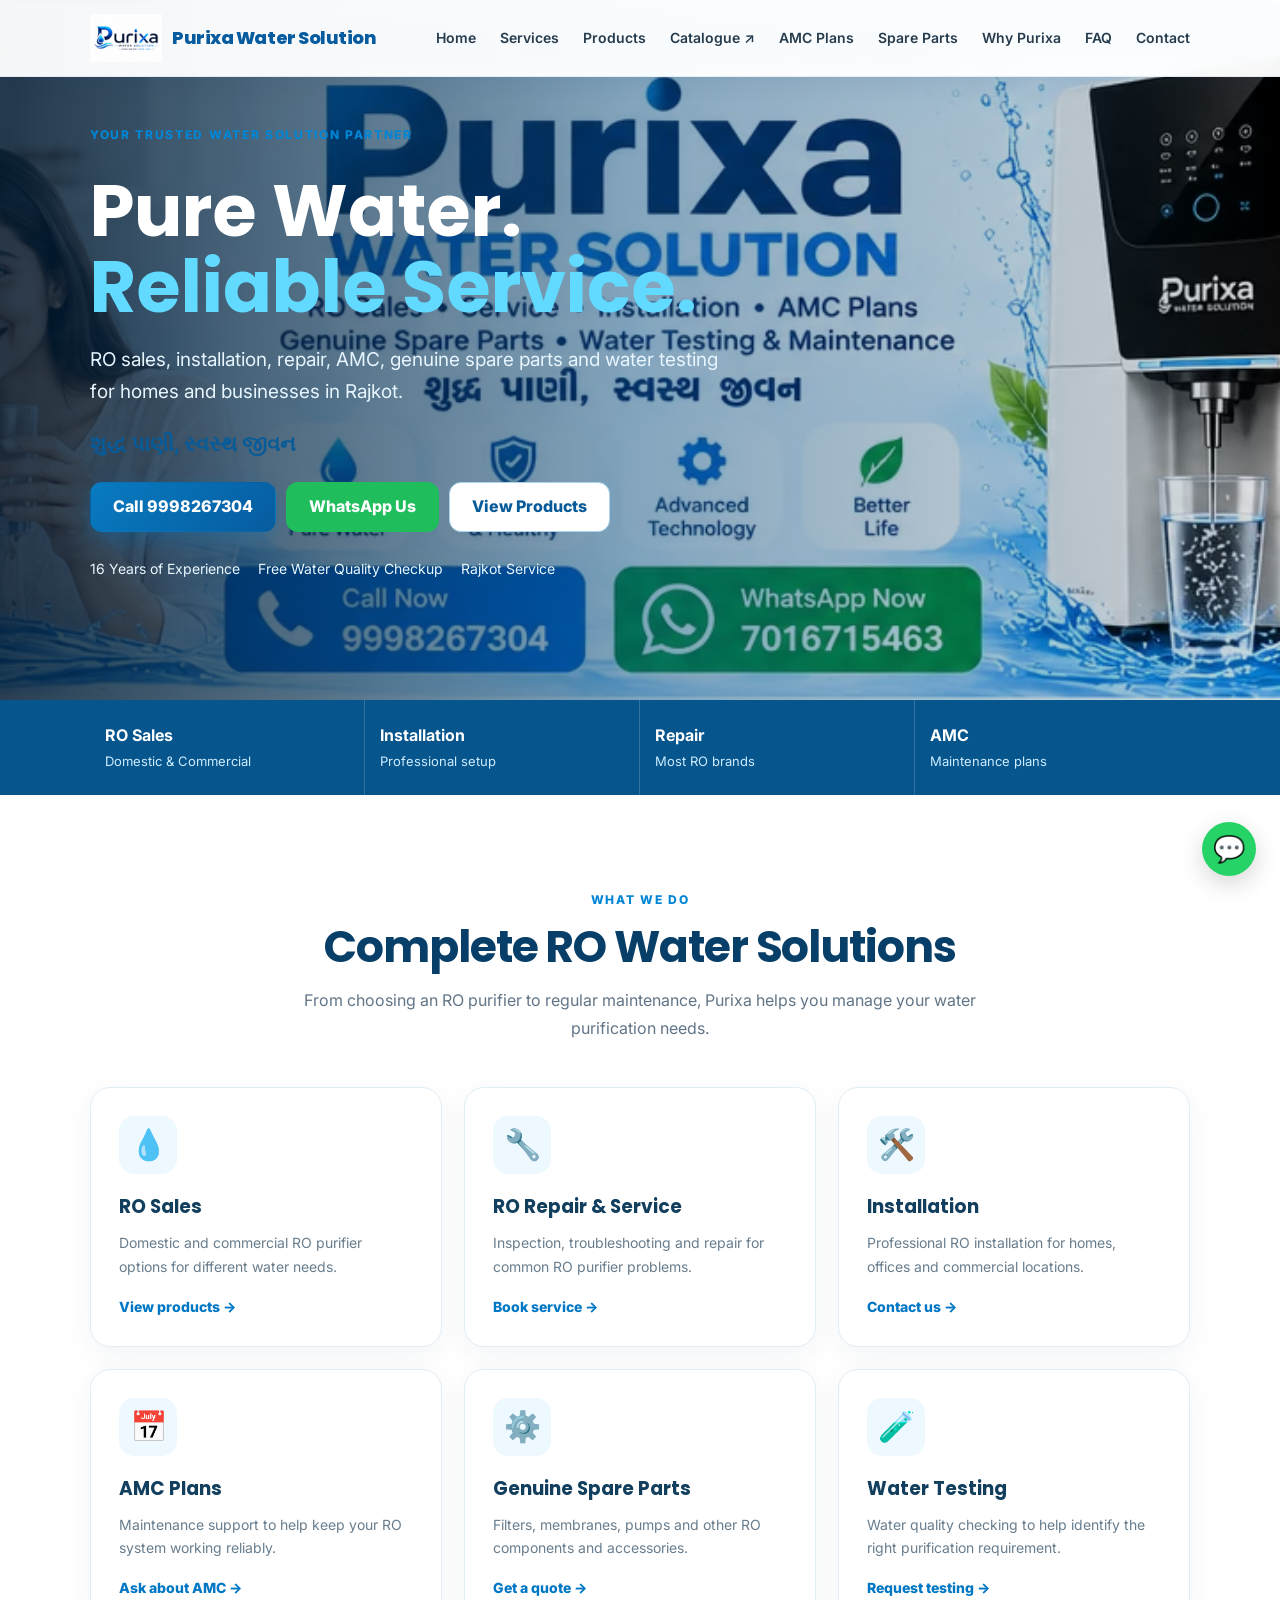
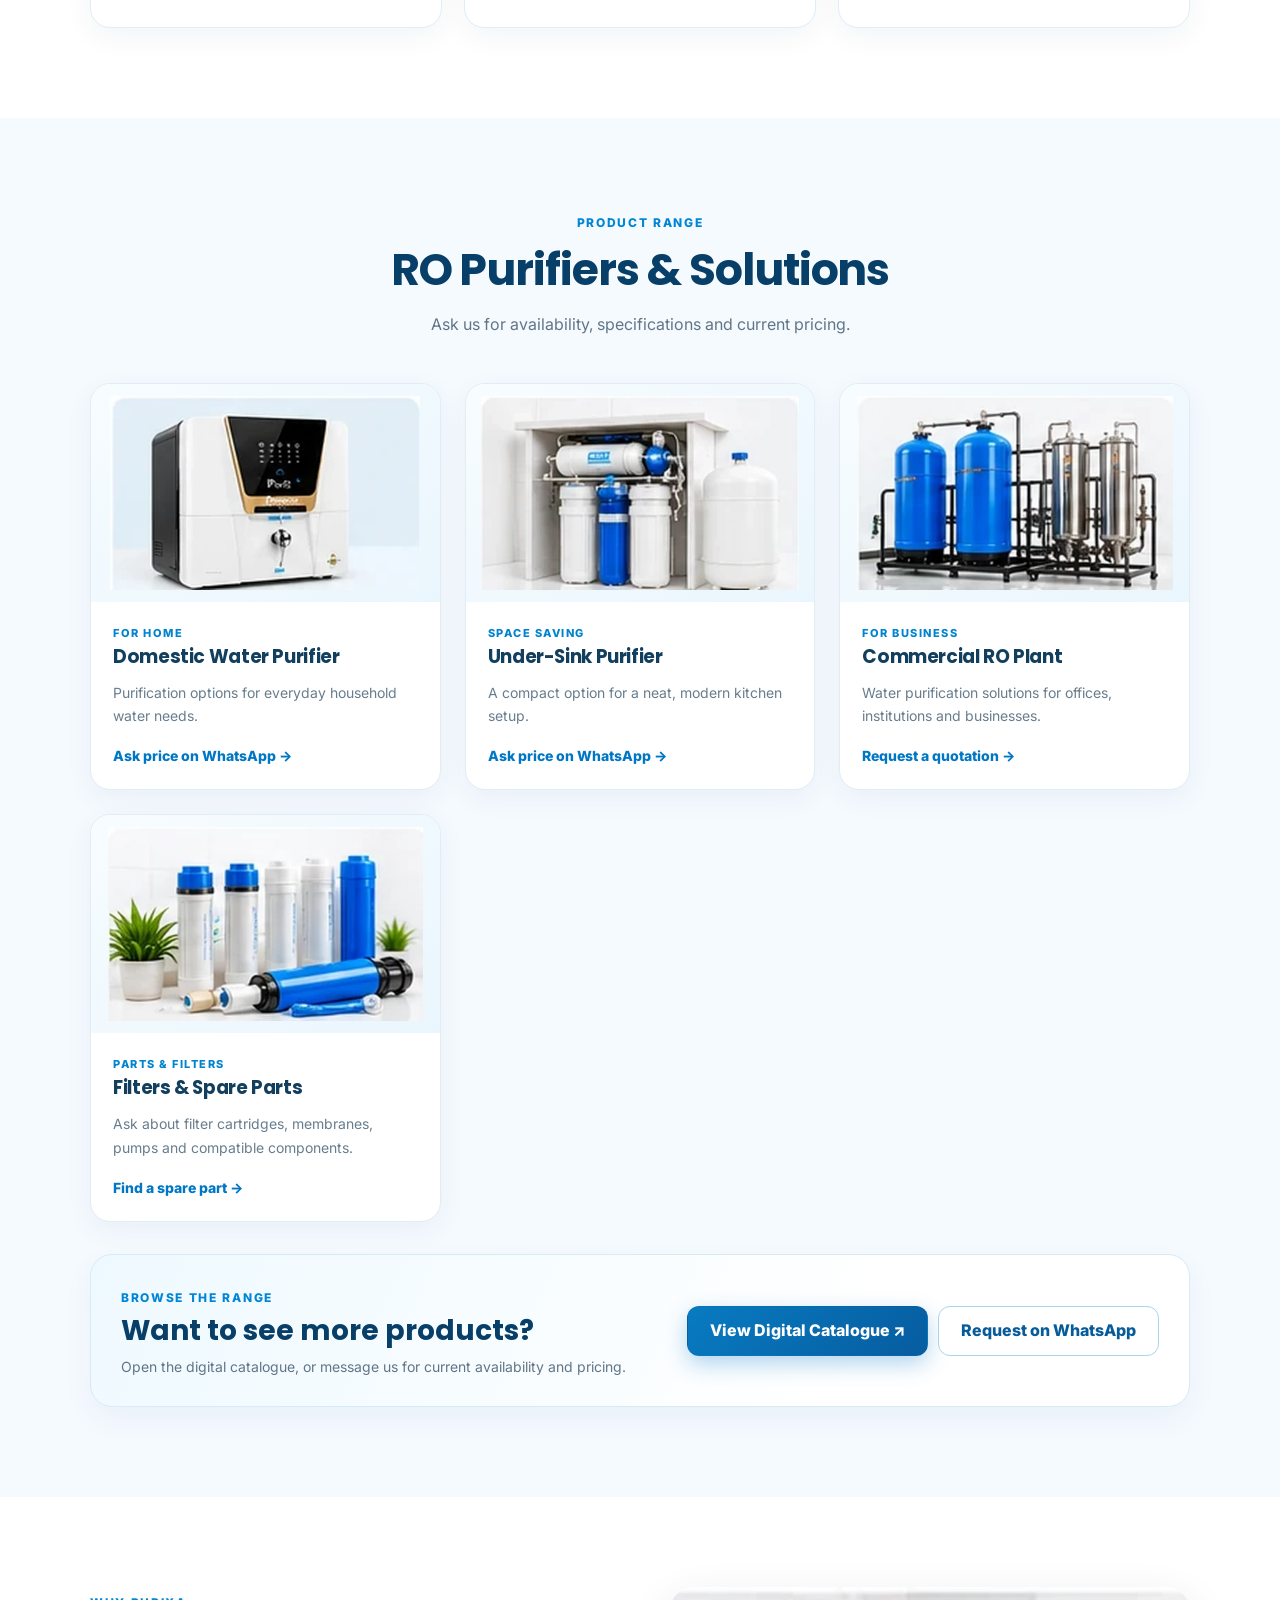
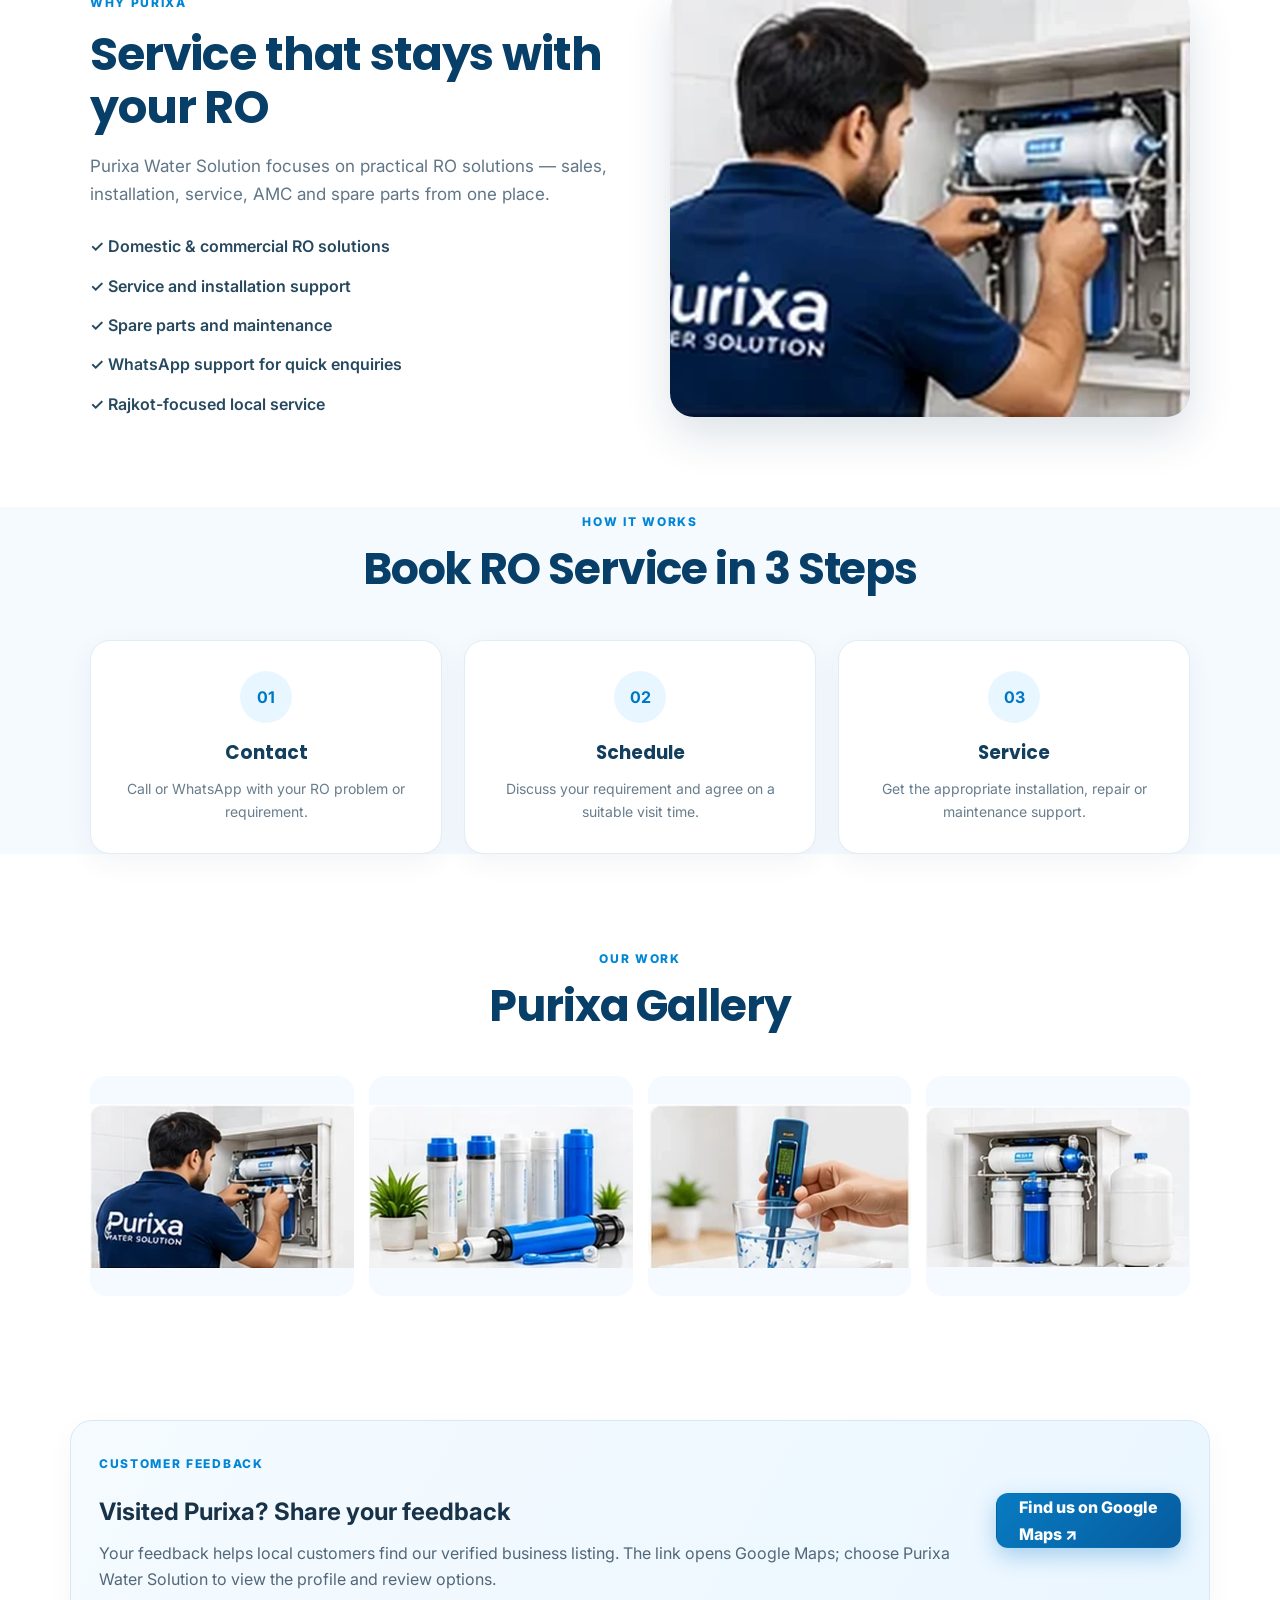
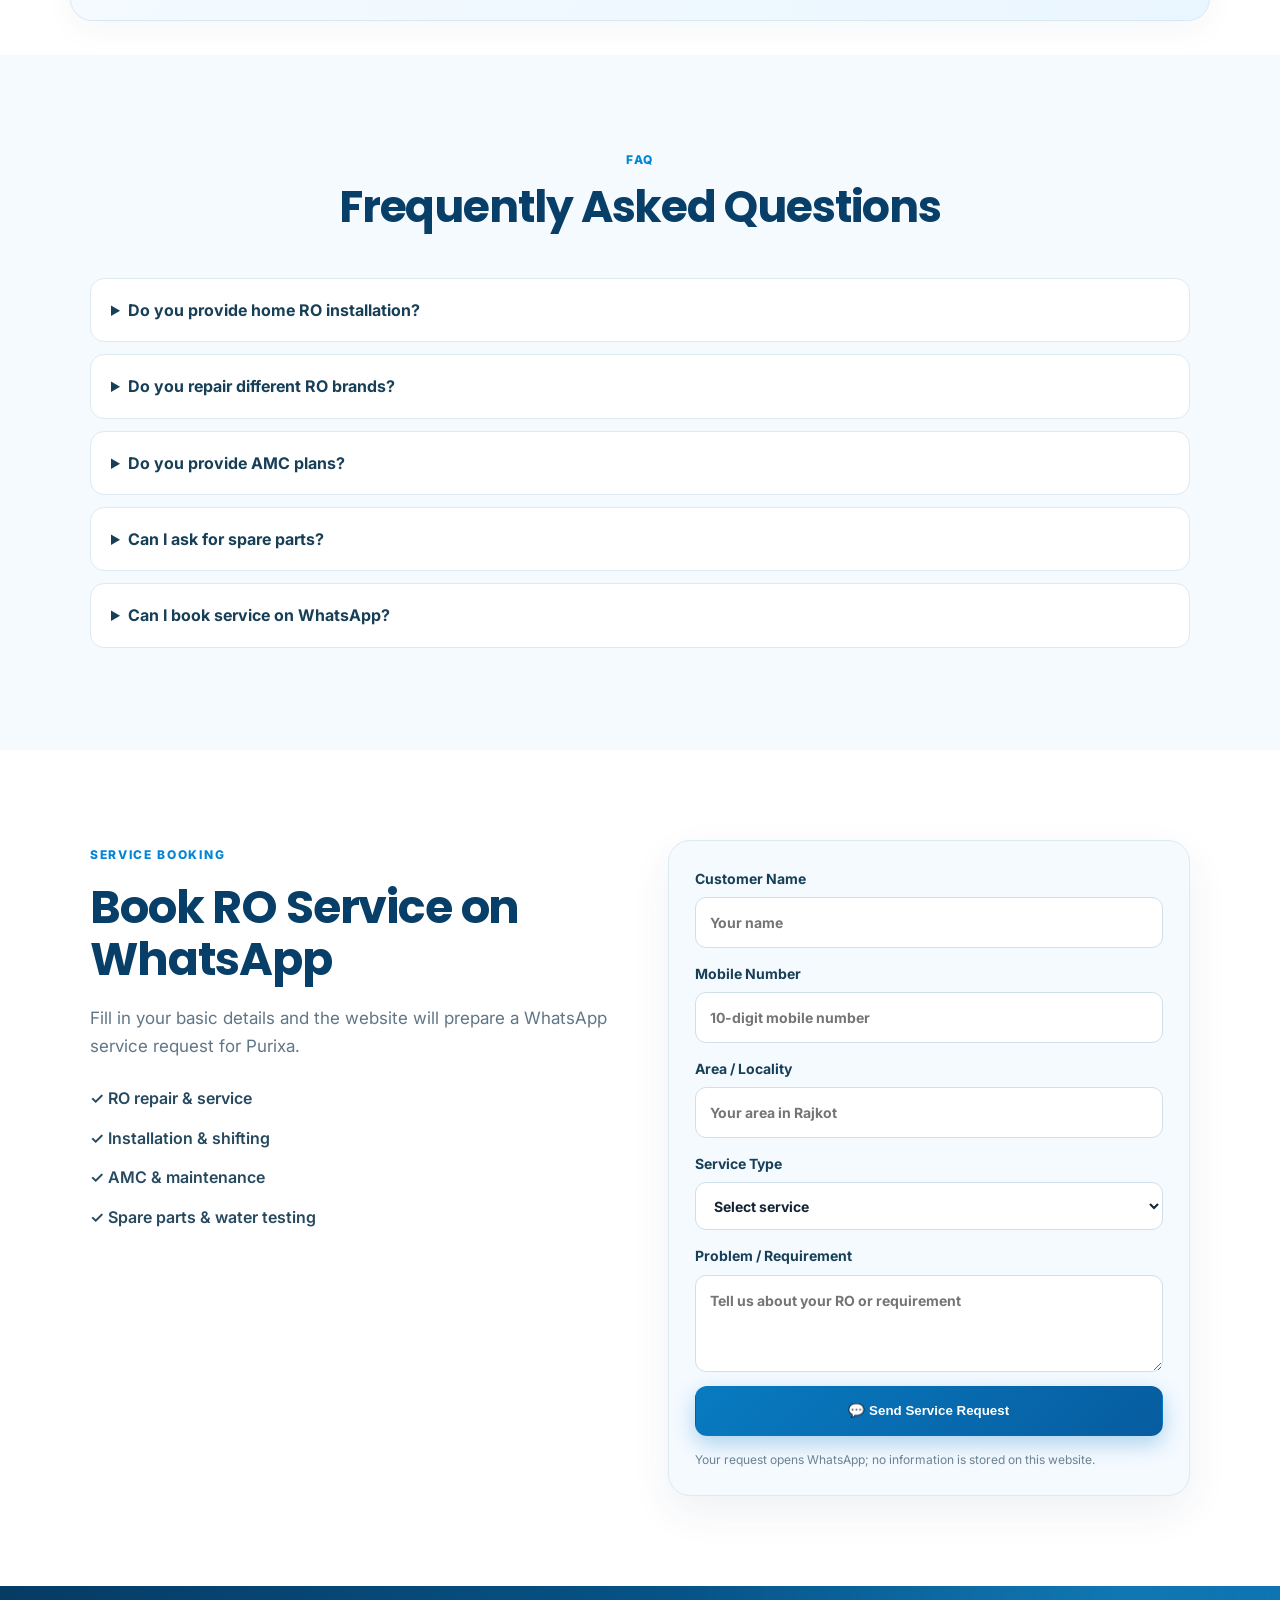
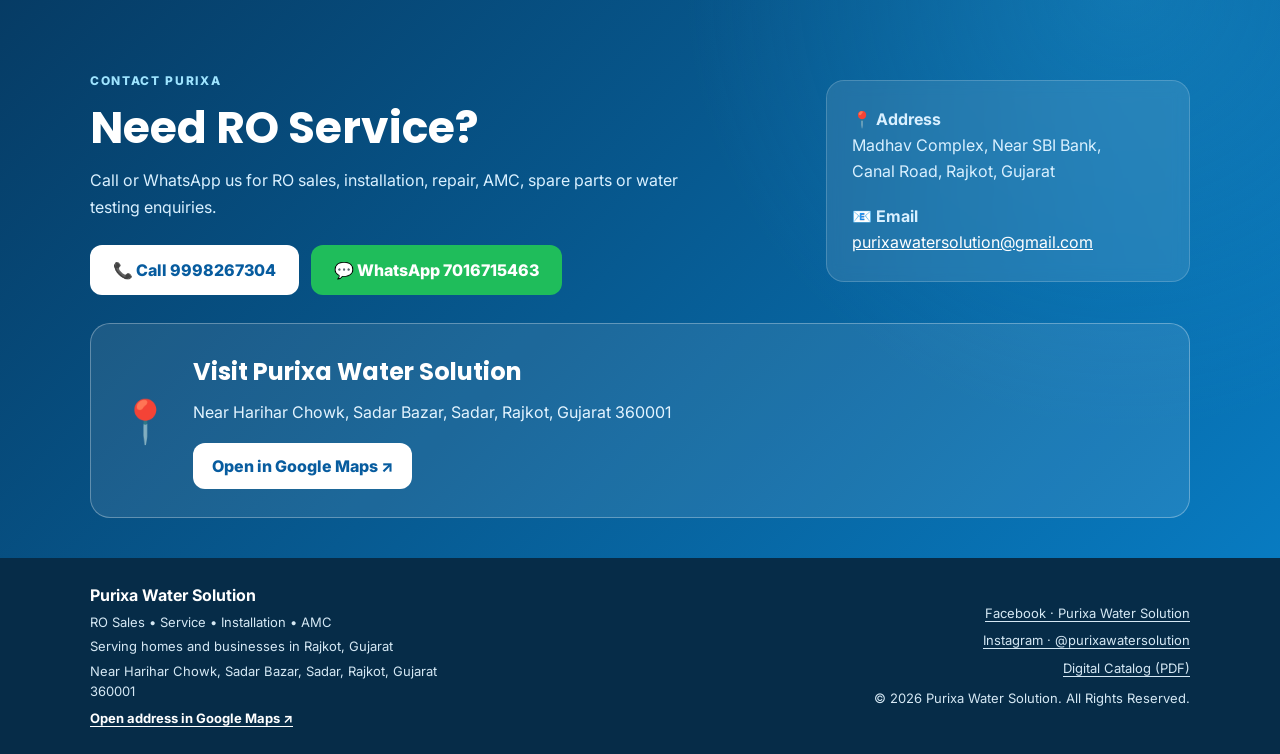
==== commit ea0d5ce0: "Add files via upload" ====
--- a/index.html
+++ b/index.html
@@ -3,8 +3,8 @@
 <head>
 <meta charset="UTF-8">
 <meta name="viewport" content="width=device-width, initial-scale=1.0">
-<title>Purixa Water Solution | RO Service, Sales & Installation in Rajkot</title>
-<meta name="description" content="Purixa Water Solution in Rajkot — RO purifier sales, installation, repair, AMC, spare parts and water testing. Call or WhatsApp for service.">
+<title>Purixa Water Solution Rajkot | Water Purifier Sales, Service & Installation</title>
+<meta name="description" content="Purixa Water Solution, Rajkot, Gujarat: water purifier sales, installation, repair, AMC, spare parts and water testing. Call or WhatsApp to enquire or book service.">
 <meta name="theme-color" content="#075c9f">
 <meta name="color-scheme" content="light">
 <meta property="og:locale" content="en_IN">
@@ -34,7 +34,7 @@
   "telephone":"+919998267304",
   "email":"purixawatersolution@gmail.com",
   "description":"RO purifier sales, installation, repair, AMC, spare parts and water testing service in Rajkot.",
-  "address":{"@type":"PostalAddress","streetAddress":"Madhav Complex, Near SBI Bank, Canal Road","addressLocality":"Rajkot","addressRegion":"Gujarat","addressCountry":"IN"},
+  "address":{"@type":"PostalAddress","streetAddress":"Near Harihar Chowk, Sadar Bazar, Sadar","addressLocality":"Rajkot","addressRegion":"Gujarat","addressCountry":"IN"},
   "areaServed":{"@type":"City","name":"Rajkot"},
   "sameAs":["https://www.facebook.com/purixawatersolution","https://www.instagram.com/purixawatersolution/","https://wa.me/917016715463"]
 }
@@ -178,7 +178,7 @@
   <div class="container review-cta-inner">
     <div><span class="section-kicker">CUSTOMER FEEDBACK</span><h2>Visited Purixa? Share your feedback</h2>
     <p>Your feedback helps local customers find our verified business listing. The link opens Google Maps; choose Purixa Water Solution to view the profile and review options.</p></div>
-    <a class="btn btn-primary" href="https://www.google.com/maps/search/?api=1&query=Madhav+Complex%2C+Near+SBI+Bank%2C+Canal+Road%2C+Rajkot%2C+Gujarat" target="_blank" rel="noopener noreferrer" aria-label="Find Madhav Complex, Near SBI Bank, Canal Road, Rajkot on Google Maps">Find us on Google Maps ↗</a>
+    <a class="btn btn-primary" href="https://www.google.com/maps/search/?api=1&query=Near+Harihar+Chowk%2C+Sadar+Bazar%2C+Sadar%2C+Rajkot%2C+Gujarat+360001" target="_blank" rel="noopener noreferrer" aria-label="Find Madhav Complex, Near SBI Bank, Canal Road, Rajkot on Google Maps">Find us on Google Maps ↗</a>
   </div>
 </section>
 
@@ -237,7 +237,7 @@
   <div class="container map-wrap">
     <div class="map-card">
       <div class="map-pin" aria-hidden="true">📍</div>
-      <div><h3>Visit Purixa Water Solution</h3><p>Madhav Complex, Near SBI Bank, Canal Road, Rajkot, Gujarat</p><a class="btn btn-light" href="https://www.google.com/maps/search/?api=1&query=Madhav+Complex%2C+Near+SBI+Bank%2C+Canal+Road%2C+Rajkot%2C+Gujarat" target="_blank" rel="noopener noreferrer">Open in Google Maps ↗</a></div>
+      <div><h3>Visit Purixa Water Solution</h3><p>Near Harihar Chowk, Sadar Bazar, Sadar, Rajkot, Gujarat 360001</p><a class="btn btn-light" href="https://www.google.com/maps/search/?api=1&query=Near+Harihar+Chowk%2C+Sadar+Bazar%2C+Sadar%2C+Rajkot%2C+Gujarat+360001" target="_blank" rel="noopener noreferrer">Open in Google Maps ↗</a></div>
     </div>
   </div>
 </section>
@@ -245,12 +245,13 @@
 
 <footer>
   <div class="container footer-wrap">
-    <div><strong>Purixa Water Solution</strong><span>RO Sales • Service • Installation • AMC</span><span>Serving homes and businesses in Rajkot, Gujarat</span><span class="footer-address">Madhav Complex, Near SBI Bank, Canal Road, Rajkot, Gujarat</span><a class="footer-map-link" href="https://www.google.com/maps/search/?api=1&amp;query=Madhav+Complex%2C+Near+SBI+Bank%2C+Canal+Road%2C+Rajkot%2C+Gujarat" target="_blank" rel="noopener noreferrer">Open address in Google Maps ↗</a></div>
+    <div><strong>Purixa Water Solution</strong><span>RO Sales • Service • Installation • AMC</span><span>Serving homes and businesses in Rajkot, Gujarat</span><span class="footer-address">Near Harihar Chowk, Sadar Bazar, Sadar, Rajkot, Gujarat 360001</span><a class="footer-map-link" href="https://www.google.com/maps/search/?api=1&amp;query=Near+Harihar+Chowk%2C+Sadar+Bazar%2C+Sadar%2C+Rajkot%2C+Gujarat+360001" target="_blank" rel="noopener noreferrer">Open address in Google Maps ↗</a></div>
     <div class="footer-social"><a href="https://www.facebook.com/purixawatersolution" target="_blank" rel="noopener noreferrer">Facebook · Purixa Water Solution</a><a href="https://www.instagram.com/purixawatersolution/" target="_blank" rel="noopener noreferrer">Instagram · @purixawatersolution</a><a href="catalog.pdf" target="_blank" rel="noopener noreferrer">Digital Catalog (PDF)</a><span>© 2026 Purixa Water Solution. All Rights Reserved.</span></div>
   </div>
 </footer>
 
-<a class="floating-whatsapp" href="https://wa.me/917016715463?text=Hello%20Purixa%20Water%20Solution%2C%20I%20need%20RO%20service." target="_blank" rel="noopener noreferrer" aria-label="Chat on WhatsApp">💬</a>
+<a class="floating-whatsapp" href="https://wa.me/917016715463?text=Hello%20Purixa%20Water%20Solution%2C%20I%20need%20water%20purifier%20service." target="_blank" rel="noopener noreferrer" aria-label="Chat on WhatsApp">💬</a>
+<div class="mobile-contact-bar" aria-label="Quick contact"><a href="tel:+919998267304">☎ Call Purixa</a><a href="https://wa.me/917016715463?text=Hello%20Purixa%20Water%20Solution%2C%20I%20need%20water%20purifier%20service." target="_blank" rel="noopener noreferrer">WhatsApp ↗</a></div>
 <button class="back-top" aria-label="Back to top">↑</button>
 <script src="script.js"></script>
 </body>
--- a/style.css
+++ b/style.css
@@ -473,3 +473,21 @@
   .product-card>div{padding:20px}
 }
 @media(prefers-reduced-motion:reduce){html{scroll-behavior:auto}*,*::before,*::after{transition-duration:.01ms!important;animation-duration:.01ms!important;scroll-behavior:auto!important}}
+
+
+/* V10 mobile conversion bar and finishing touches */
+html{scroll-padding-top:92px}
+.site-header{backdrop-filter:saturate(160%) blur(12px)}
+.brand img{object-fit:contain}
+.btn,.service-card,.product-card,.gallery-grid img{transition:transform .22s ease,box-shadow .22s ease,border-color .22s ease}
+@media(hover:hover){.service-card:hover,.product-card:hover{transform:translateY(-4px);box-shadow:0 16px 36px rgba(4,61,93,.11)}.gallery-grid img:hover{transform:scale(1.015)}}
+.mobile-contact-bar{display:none}
+@media(max-width:720px){
+  body{padding-bottom:64px}
+  .mobile-contact-bar{position:fixed;z-index:1000;left:0;right:0;bottom:0;display:grid;grid-template-columns:1fr 1fr;gap:8px;padding:9px 12px calc(9px + env(safe-area-inset-bottom));background:rgba(255,255,255,.97);border-top:1px solid #d7eaf6;box-shadow:0 -8px 24px rgba(3,42,70,.12);backdrop-filter:blur(12px)}
+  .mobile-contact-bar a{display:flex;align-items:center;justify-content:center;min-height:44px;border-radius:12px;font-weight:800;text-decoration:none;background:#075c9f;color:#fff}
+  .mobile-contact-bar a+ a{background:#138b55}
+  .floating-whatsapp{bottom:82px}
+  .back-top{bottom:82px}
+}
+@media(prefers-reduced-motion:reduce){.btn,.service-card,.product-card,.gallery-grid img{transition:none}}
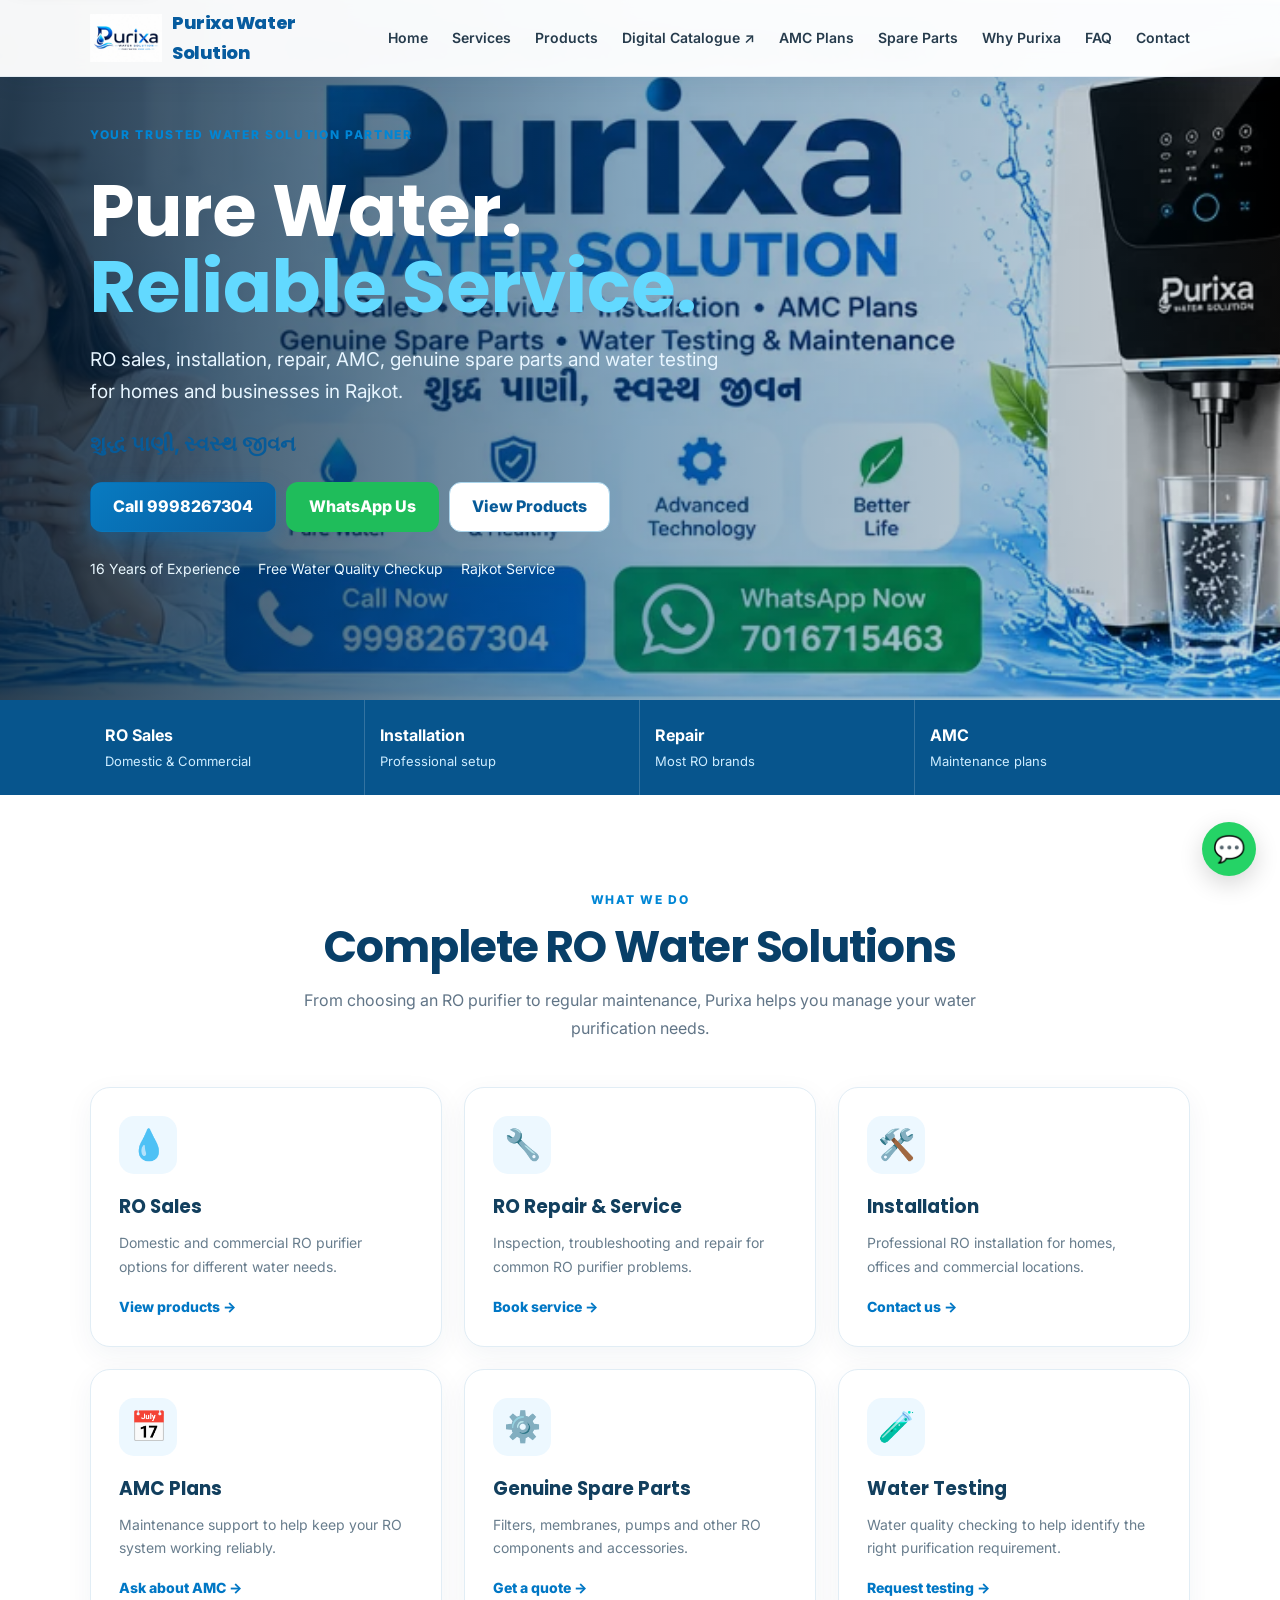
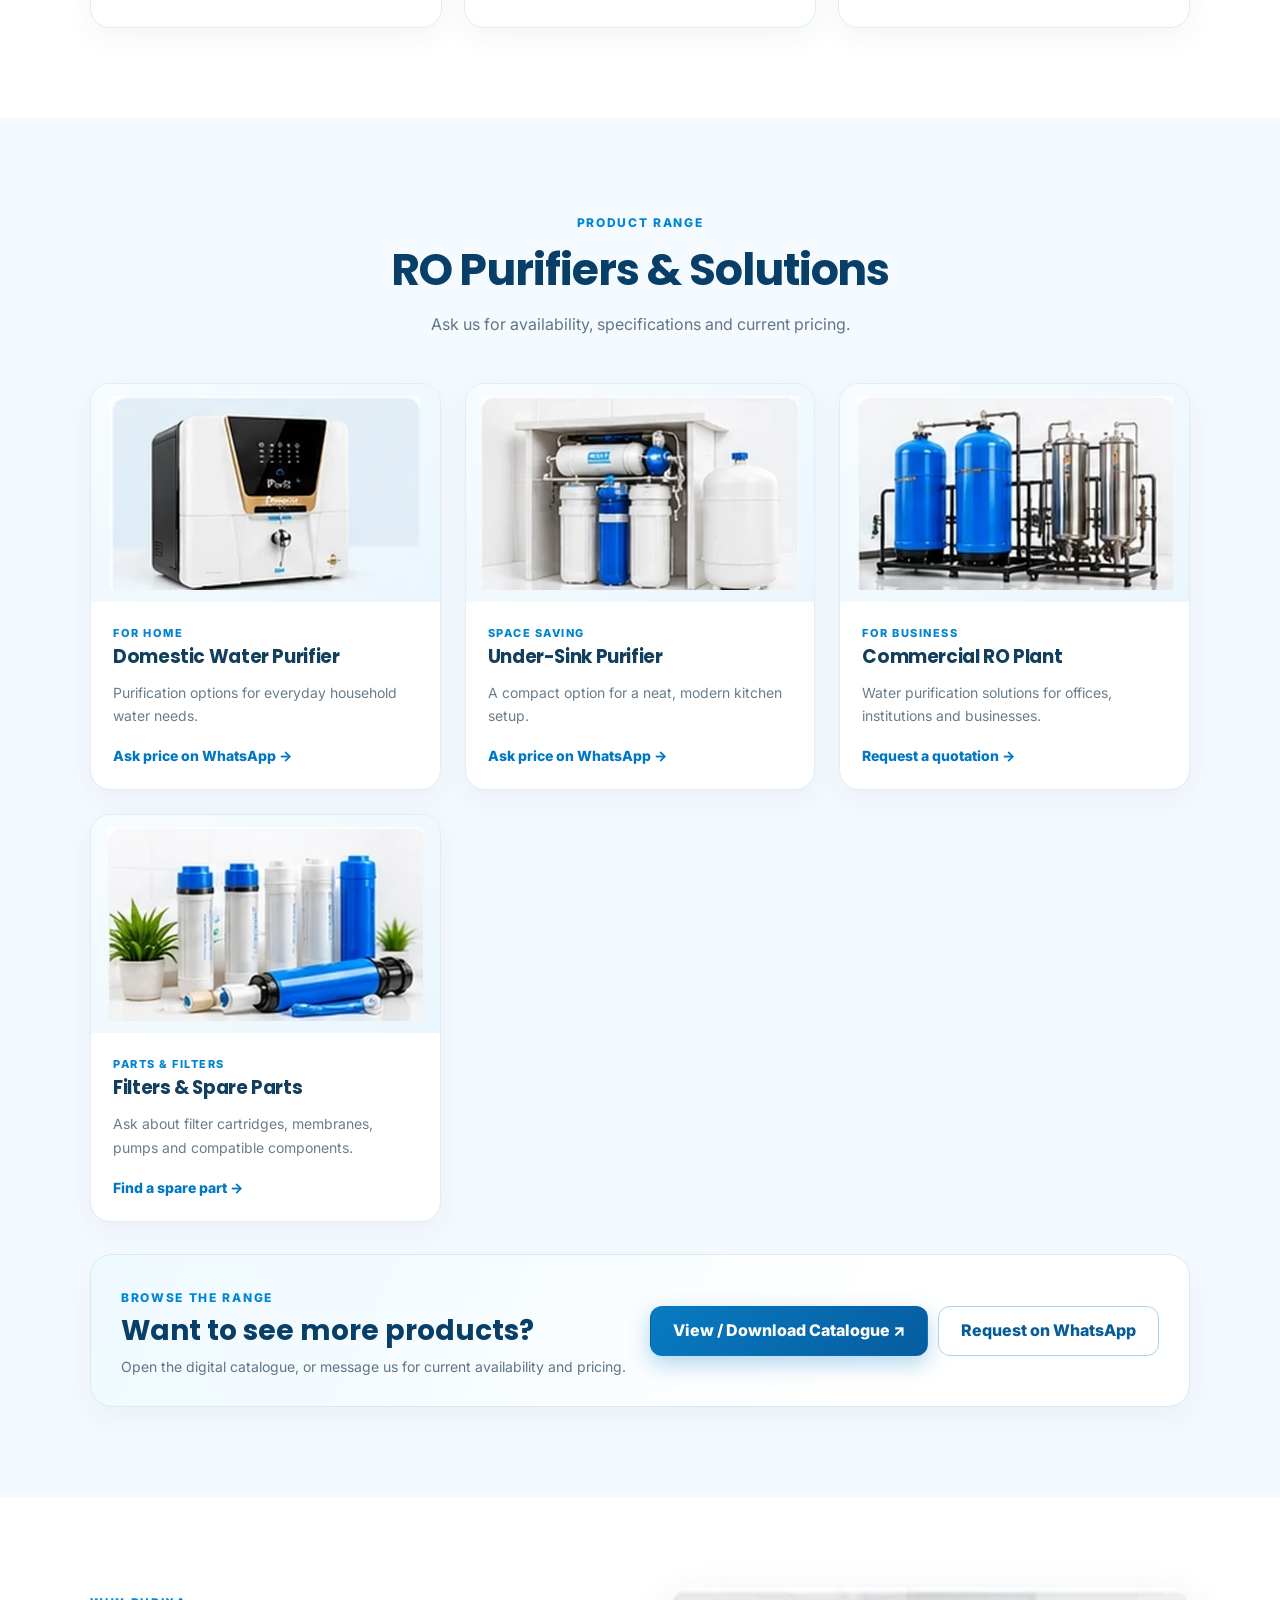
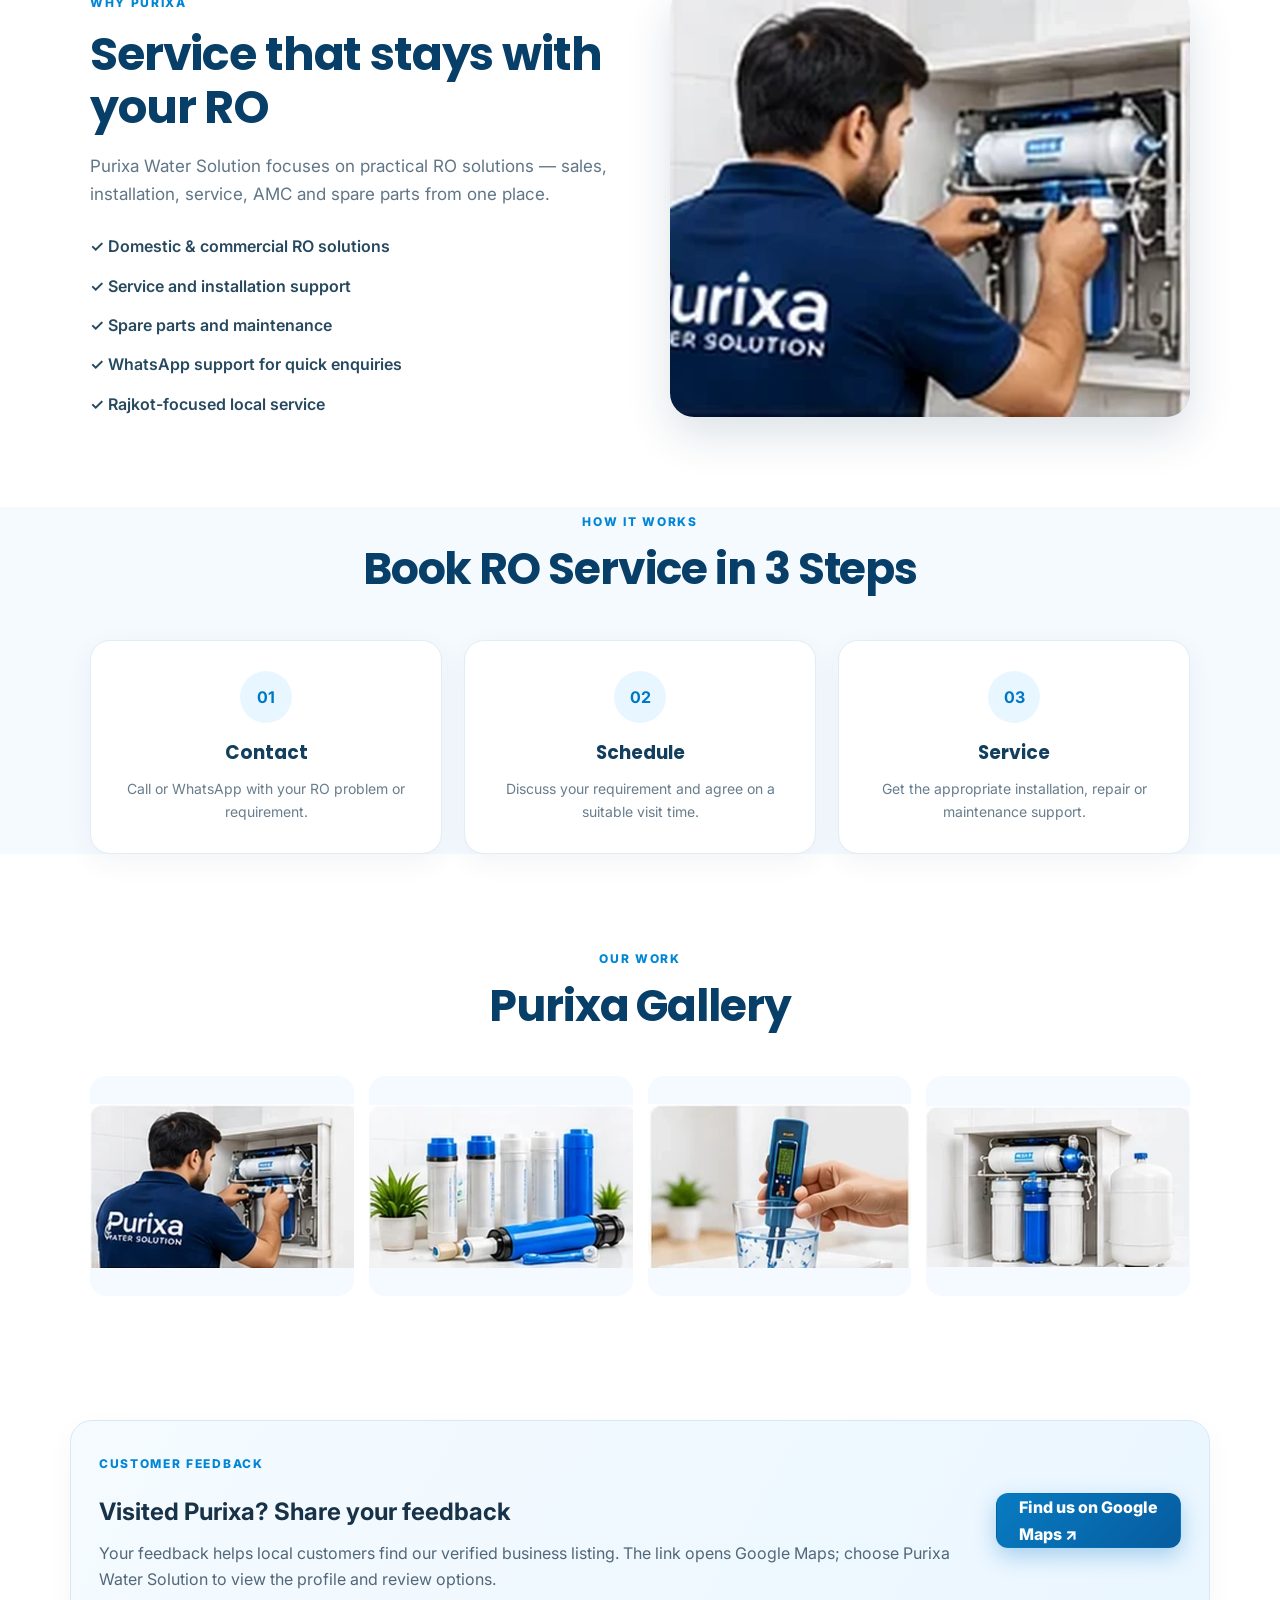
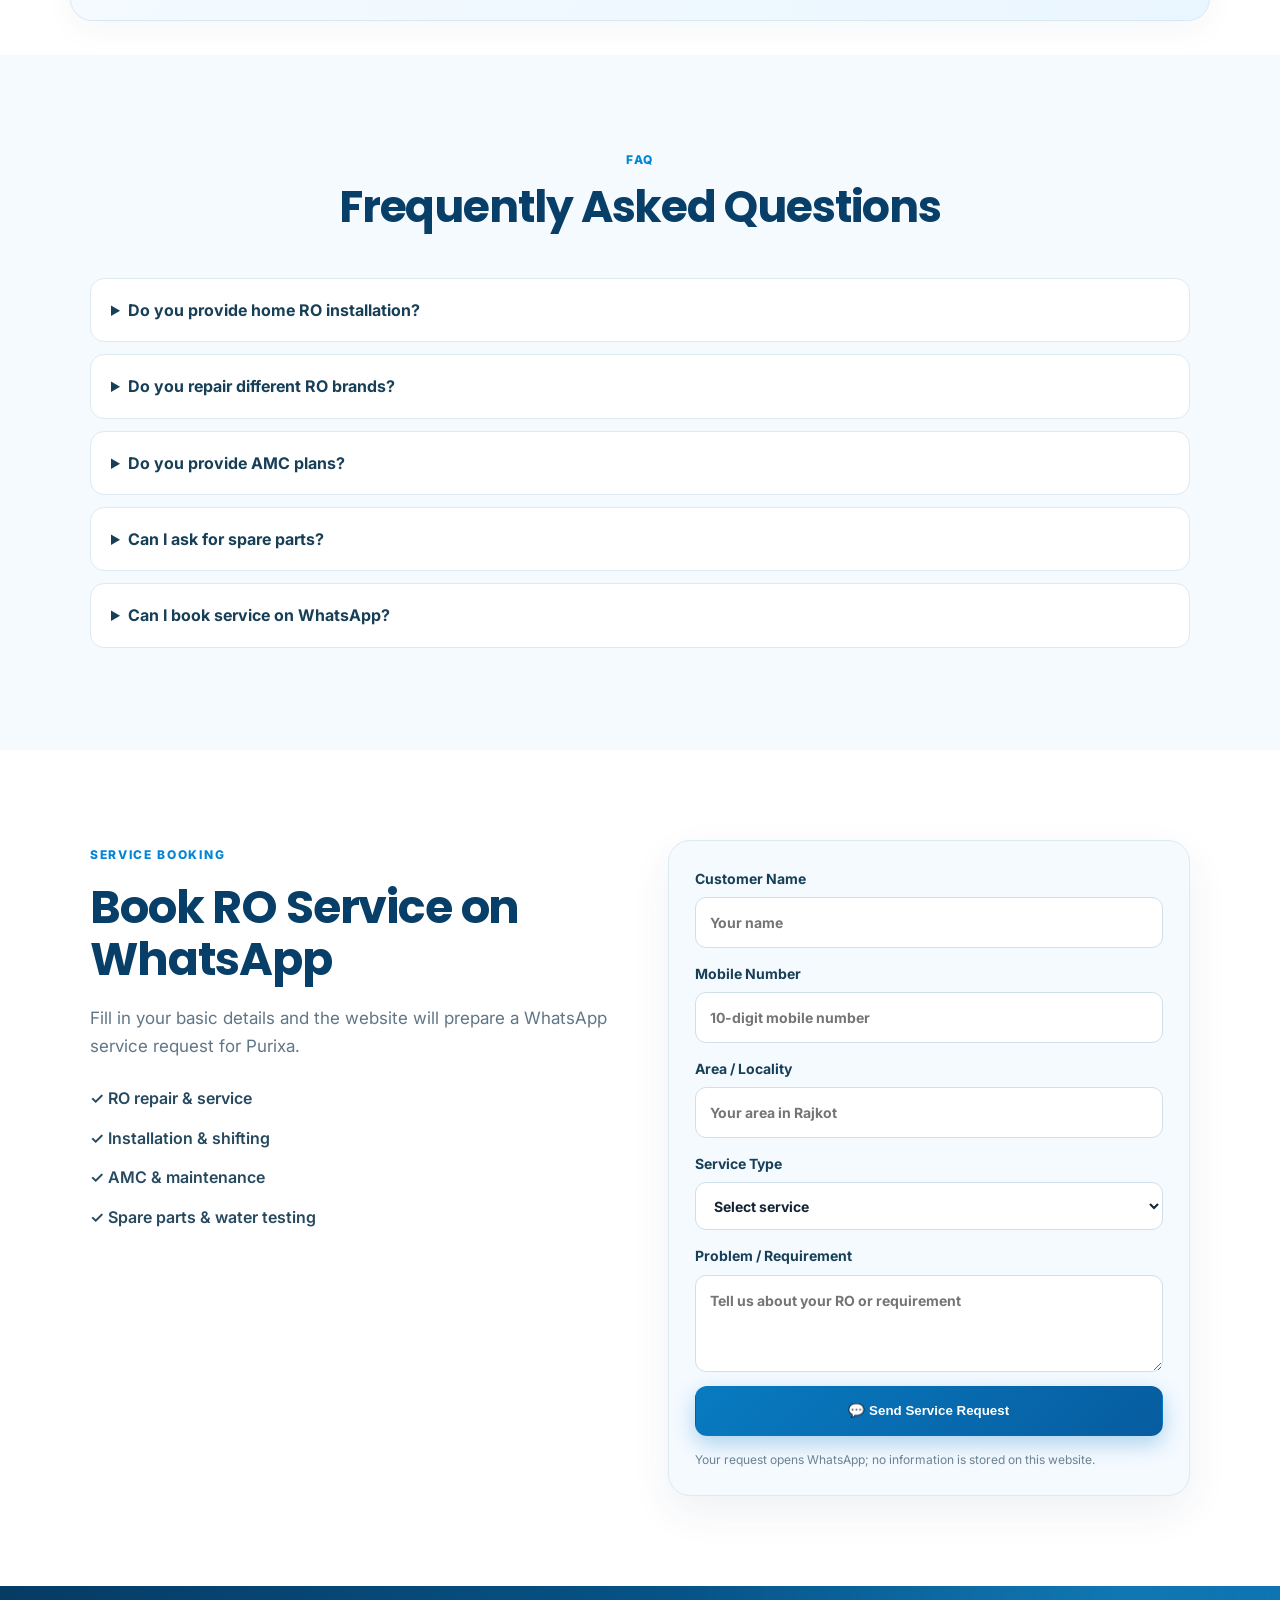
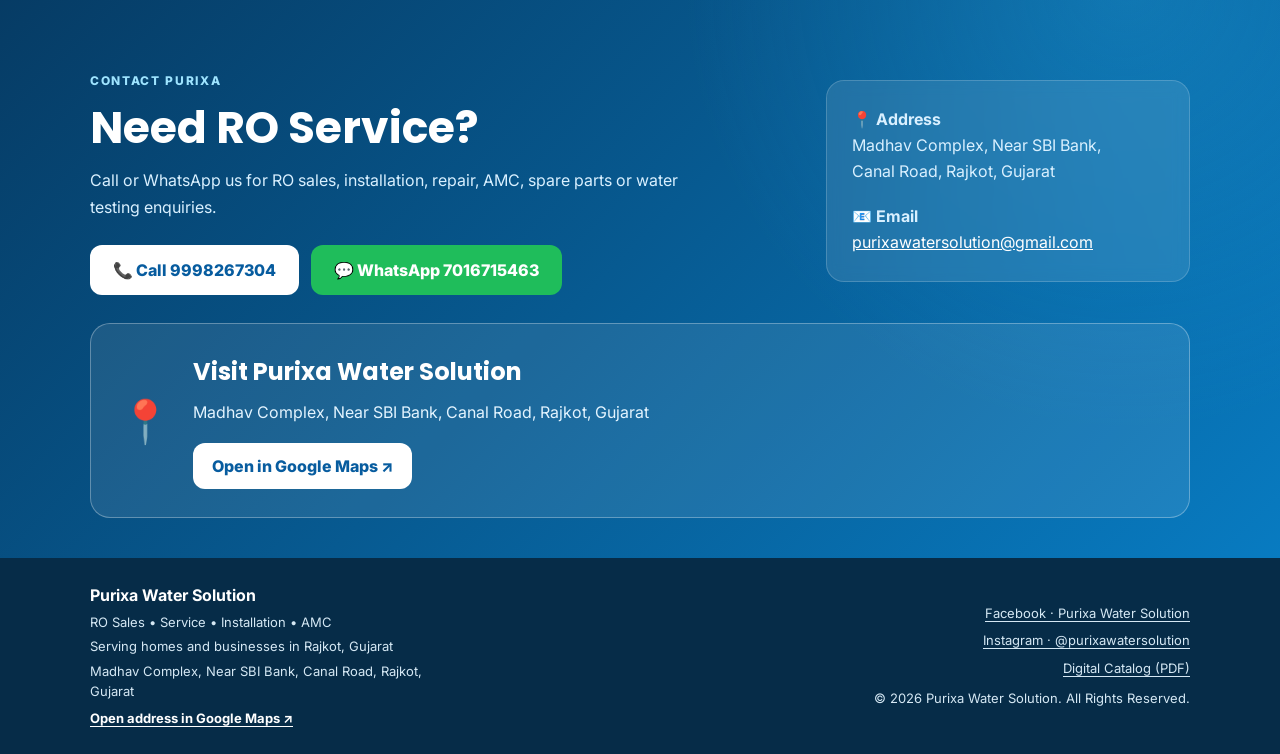
==== commit 273b7c6f: "Add files via upload" ====
--- a/index.html
+++ b/index.html
@@ -3,8 +3,8 @@
 <head>
 <meta charset="UTF-8">
 <meta name="viewport" content="width=device-width, initial-scale=1.0">
-<title>Purixa Water Solution Rajkot | Water Purifier Sales, Service & Installation</title>
-<meta name="description" content="Purixa Water Solution, Rajkot, Gujarat: water purifier sales, installation, repair, AMC, spare parts and water testing. Call or WhatsApp to enquire or book service.">
+<title>Purixa Water Solution | RO Service, Sales & Installation in Rajkot</title>
+<meta name="description" content="Purixa Water Solution in Rajkot — RO purifier sales, installation, repair, AMC, spare parts and water testing. Call or WhatsApp for service.">
 <meta name="theme-color" content="#075c9f">
 <meta name="color-scheme" content="light">
 <meta property="og:locale" content="en_IN">
@@ -34,7 +34,7 @@
   "telephone":"+919998267304",
   "email":"purixawatersolution@gmail.com",
   "description":"RO purifier sales, installation, repair, AMC, spare parts and water testing service in Rajkot.",
-  "address":{"@type":"PostalAddress","streetAddress":"Near Harihar Chowk, Sadar Bazar, Sadar","addressLocality":"Rajkot","addressRegion":"Gujarat","addressCountry":"IN"},
+  "address":{"@type":"PostalAddress","streetAddress":"Madhav Complex, Near SBI Bank, Canal Road","addressLocality":"Rajkot","addressRegion":"Gujarat","addressCountry":"IN"},
   "areaServed":{"@type":"City","name":"Rajkot"},
   "sameAs":["https://www.facebook.com/purixawatersolution","https://www.instagram.com/purixawatersolution/","https://wa.me/917016715463"]
 }
@@ -56,7 +56,7 @@
       <a href="#home">Home</a>
       <a href="#services">Services</a>
       <a href="#products">Products</a>
-      <a href="catalog.pdf" target="_blank" rel="noopener noreferrer">Catalogue ↗</a>
+      <a href="catalogue.html" target="_blank" rel="noopener noreferrer">Digital Catalogue ↗</a>
       <a href="#amc">AMC Plans</a>
       <a href="#spares">Spare Parts</a>
       <a href="#why-us">Why Purixa</a>
@@ -128,7 +128,7 @@
     </div>
     <div class="catalog-cta">
       <div><span class="section-kicker">BROWSE THE RANGE</span><h3>Want to see more products?</h3><p>Open the digital catalogue, or message us for current availability and pricing.</p></div>
-      <div class="catalog-actions"><a class="btn btn-primary" href="catalog.pdf" target="_blank" rel="noopener noreferrer">View Digital Catalogue ↗</a><a class="btn btn-outline" href="https://wa.me/917016715463?text=Hello%20Purixa%2C%20please%20send%20me%20your%20latest%20product%20catalogue." target="_blank" rel="noopener noreferrer">Request on WhatsApp</a></div>
+      <div class="catalog-actions"><a class="btn btn-primary" href="catalogue.html" target="_blank" rel="noopener noreferrer">View / Download Catalogue ↗</a><a class="btn btn-outline" href="https://wa.me/917016715463?text=Hello%20Purixa%2C%20please%20send%20me%20your%20latest%20product%20catalogue." target="_blank" rel="noopener noreferrer">Request on WhatsApp</a></div>
     </div>
   </div>
 </section>
@@ -178,7 +178,7 @@
   <div class="container review-cta-inner">
     <div><span class="section-kicker">CUSTOMER FEEDBACK</span><h2>Visited Purixa? Share your feedback</h2>
     <p>Your feedback helps local customers find our verified business listing. The link opens Google Maps; choose Purixa Water Solution to view the profile and review options.</p></div>
-    <a class="btn btn-primary" href="https://www.google.com/maps/search/?api=1&query=Near+Harihar+Chowk%2C+Sadar+Bazar%2C+Sadar%2C+Rajkot%2C+Gujarat+360001" target="_blank" rel="noopener noreferrer" aria-label="Find Madhav Complex, Near SBI Bank, Canal Road, Rajkot on Google Maps">Find us on Google Maps ↗</a>
+    <a class="btn btn-primary" href="https://www.google.com/maps/search/?api=1&query=Madhav+Complex%2C+Near+SBI+Bank%2C+Canal+Road%2C+Rajkot%2C+Gujarat" target="_blank" rel="noopener noreferrer" aria-label="Find Madhav Complex, Near SBI Bank, Canal Road, Rajkot on Google Maps">Find us on Google Maps ↗</a>
   </div>
 </section>
 
@@ -237,7 +237,7 @@
   <div class="container map-wrap">
     <div class="map-card">
       <div class="map-pin" aria-hidden="true">📍</div>
-      <div><h3>Visit Purixa Water Solution</h3><p>Near Harihar Chowk, Sadar Bazar, Sadar, Rajkot, Gujarat 360001</p><a class="btn btn-light" href="https://www.google.com/maps/search/?api=1&query=Near+Harihar+Chowk%2C+Sadar+Bazar%2C+Sadar%2C+Rajkot%2C+Gujarat+360001" target="_blank" rel="noopener noreferrer">Open in Google Maps ↗</a></div>
+      <div><h3>Visit Purixa Water Solution</h3><p>Madhav Complex, Near SBI Bank, Canal Road, Rajkot, Gujarat</p><a class="btn btn-light" href="https://www.google.com/maps/search/?api=1&query=Madhav+Complex%2C+Near+SBI+Bank%2C+Canal+Road%2C+Rajkot%2C+Gujarat" target="_blank" rel="noopener noreferrer">Open in Google Maps ↗</a></div>
     </div>
   </div>
 </section>
@@ -245,13 +245,12 @@
 
 <footer>
   <div class="container footer-wrap">
-    <div><strong>Purixa Water Solution</strong><span>RO Sales • Service • Installation • AMC</span><span>Serving homes and businesses in Rajkot, Gujarat</span><span class="footer-address">Near Harihar Chowk, Sadar Bazar, Sadar, Rajkot, Gujarat 360001</span><a class="footer-map-link" href="https://www.google.com/maps/search/?api=1&amp;query=Near+Harihar+Chowk%2C+Sadar+Bazar%2C+Sadar%2C+Rajkot%2C+Gujarat+360001" target="_blank" rel="noopener noreferrer">Open address in Google Maps ↗</a></div>
-    <div class="footer-social"><a href="https://www.facebook.com/purixawatersolution" target="_blank" rel="noopener noreferrer">Facebook · Purixa Water Solution</a><a href="https://www.instagram.com/purixawatersolution/" target="_blank" rel="noopener noreferrer">Instagram · @purixawatersolution</a><a href="catalog.pdf" target="_blank" rel="noopener noreferrer">Digital Catalog (PDF)</a><span>© 2026 Purixa Water Solution. All Rights Reserved.</span></div>
+    <div><strong>Purixa Water Solution</strong><span>RO Sales • Service • Installation • AMC</span><span>Serving homes and businesses in Rajkot, Gujarat</span><span class="footer-address">Madhav Complex, Near SBI Bank, Canal Road, Rajkot, Gujarat</span><a class="footer-map-link" href="https://www.google.com/maps/search/?api=1&amp;query=Madhav+Complex%2C+Near+SBI+Bank%2C+Canal+Road%2C+Rajkot%2C+Gujarat" target="_blank" rel="noopener noreferrer">Open address in Google Maps ↗</a></div>
+    <div class="footer-social"><a href="https://www.facebook.com/purixawatersolution" target="_blank" rel="noopener noreferrer">Facebook · Purixa Water Solution</a><a href="https://www.instagram.com/purixawatersolution/" target="_blank" rel="noopener noreferrer">Instagram · @purixawatersolution</a><a href="catalogue.html" target="_blank" rel="noopener noreferrer">Digital Catalog (PDF)</a><span>© 2026 Purixa Water Solution. All Rights Reserved.</span></div>
   </div>
 </footer>
 
-<a class="floating-whatsapp" href="https://wa.me/917016715463?text=Hello%20Purixa%20Water%20Solution%2C%20I%20need%20water%20purifier%20service." target="_blank" rel="noopener noreferrer" aria-label="Chat on WhatsApp">💬</a>
-<div class="mobile-contact-bar" aria-label="Quick contact"><a href="tel:+919998267304">☎ Call Purixa</a><a href="https://wa.me/917016715463?text=Hello%20Purixa%20Water%20Solution%2C%20I%20need%20water%20purifier%20service." target="_blank" rel="noopener noreferrer">WhatsApp ↗</a></div>
+<a class="floating-whatsapp" href="https://wa.me/917016715463?text=Hello%20Purixa%20Water%20Solution%2C%20I%20need%20RO%20service." target="_blank" rel="noopener noreferrer" aria-label="Chat on WhatsApp">💬</a>
 <button class="back-top" aria-label="Back to top">↑</button>
 <script src="script.js"></script>
 </body>
--- a/style.css
+++ b/style.css
@@ -473,21 +473,3 @@
   .product-card>div{padding:20px}
 }
 @media(prefers-reduced-motion:reduce){html{scroll-behavior:auto}*,*::before,*::after{transition-duration:.01ms!important;animation-duration:.01ms!important;scroll-behavior:auto!important}}
-
-
-/* V10 mobile conversion bar and finishing touches */
-html{scroll-padding-top:92px}
-.site-header{backdrop-filter:saturate(160%) blur(12px)}
-.brand img{object-fit:contain}
-.btn,.service-card,.product-card,.gallery-grid img{transition:transform .22s ease,box-shadow .22s ease,border-color .22s ease}
-@media(hover:hover){.service-card:hover,.product-card:hover{transform:translateY(-4px);box-shadow:0 16px 36px rgba(4,61,93,.11)}.gallery-grid img:hover{transform:scale(1.015)}}
-.mobile-contact-bar{display:none}
-@media(max-width:720px){
-  body{padding-bottom:64px}
-  .mobile-contact-bar{position:fixed;z-index:1000;left:0;right:0;bottom:0;display:grid;grid-template-columns:1fr 1fr;gap:8px;padding:9px 12px calc(9px + env(safe-area-inset-bottom));background:rgba(255,255,255,.97);border-top:1px solid #d7eaf6;box-shadow:0 -8px 24px rgba(3,42,70,.12);backdrop-filter:blur(12px)}
-  .mobile-contact-bar a{display:flex;align-items:center;justify-content:center;min-height:44px;border-radius:12px;font-weight:800;text-decoration:none;background:#075c9f;color:#fff}
-  .mobile-contact-bar a+ a{background:#138b55}
-  .floating-whatsapp{bottom:82px}
-  .back-top{bottom:82px}
-}
-@media(prefers-reduced-motion:reduce){.btn,.service-card,.product-card,.gallery-grid img{transition:none}}
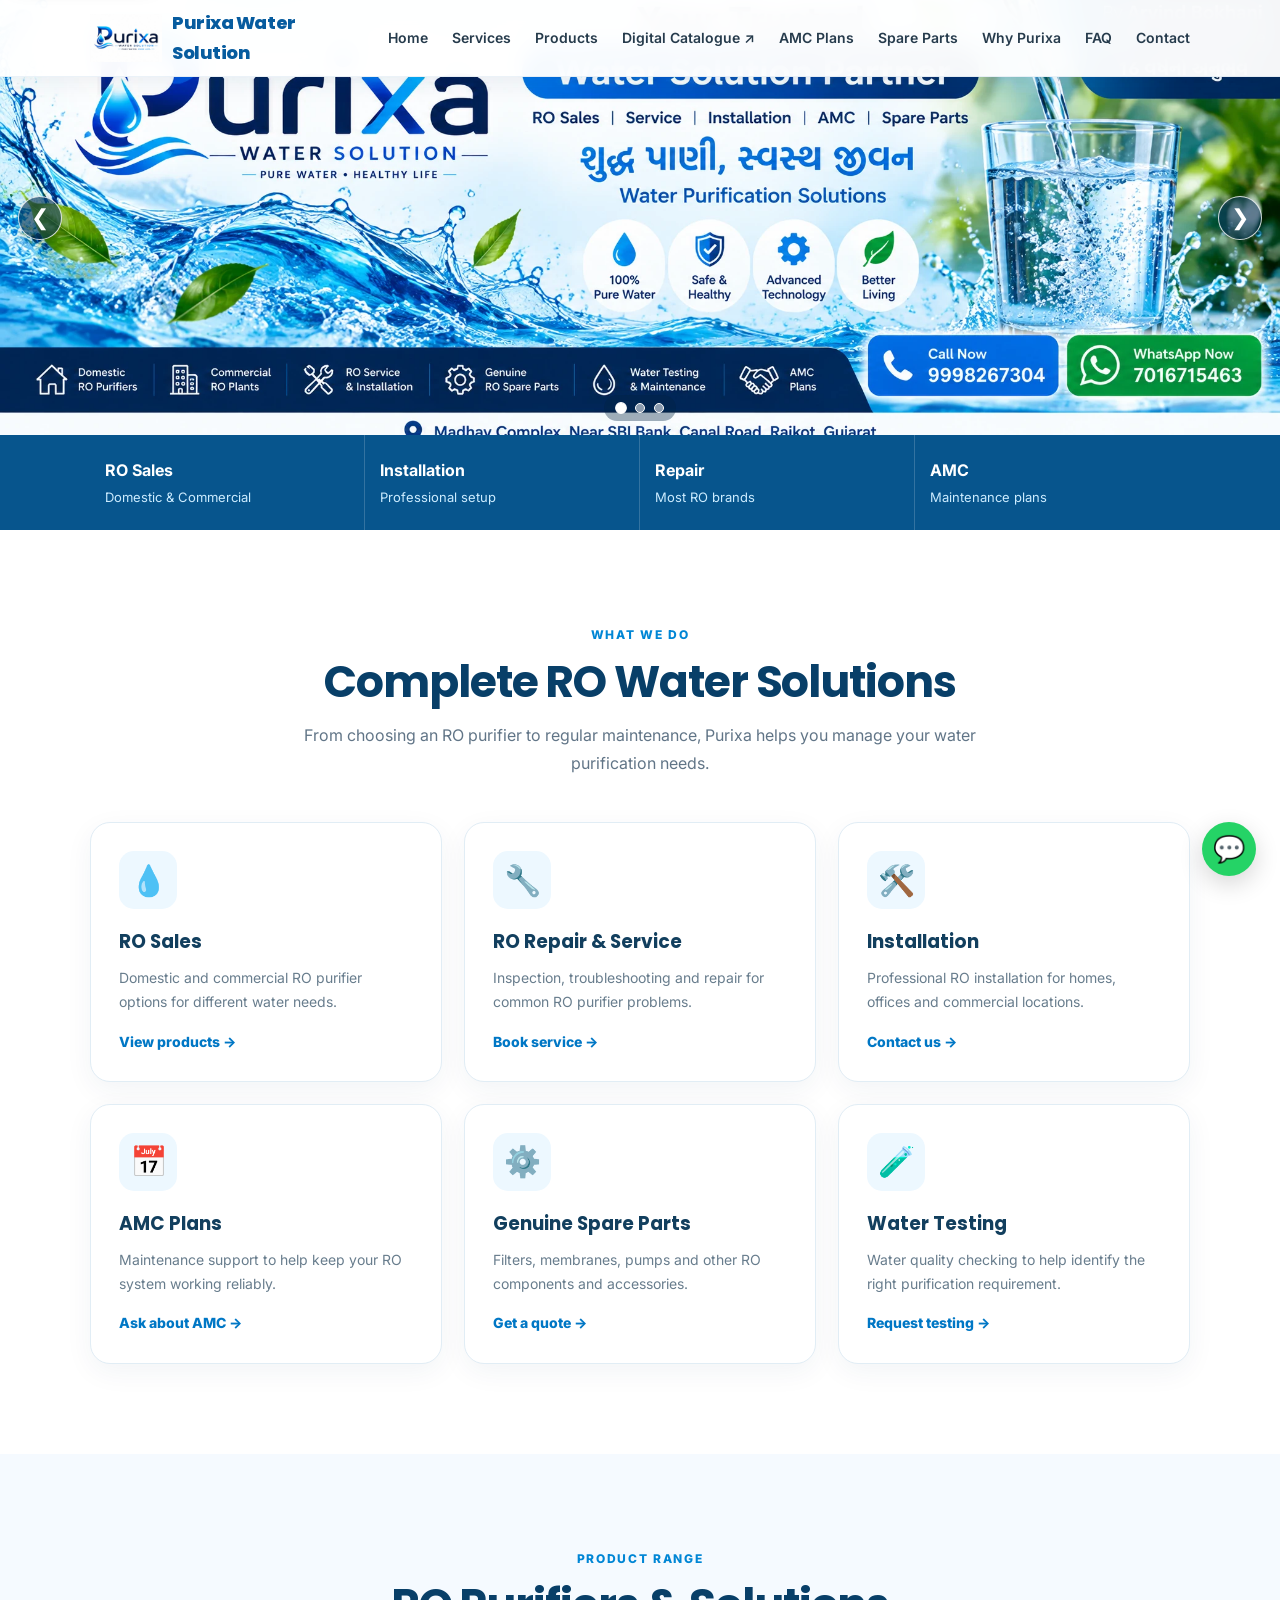
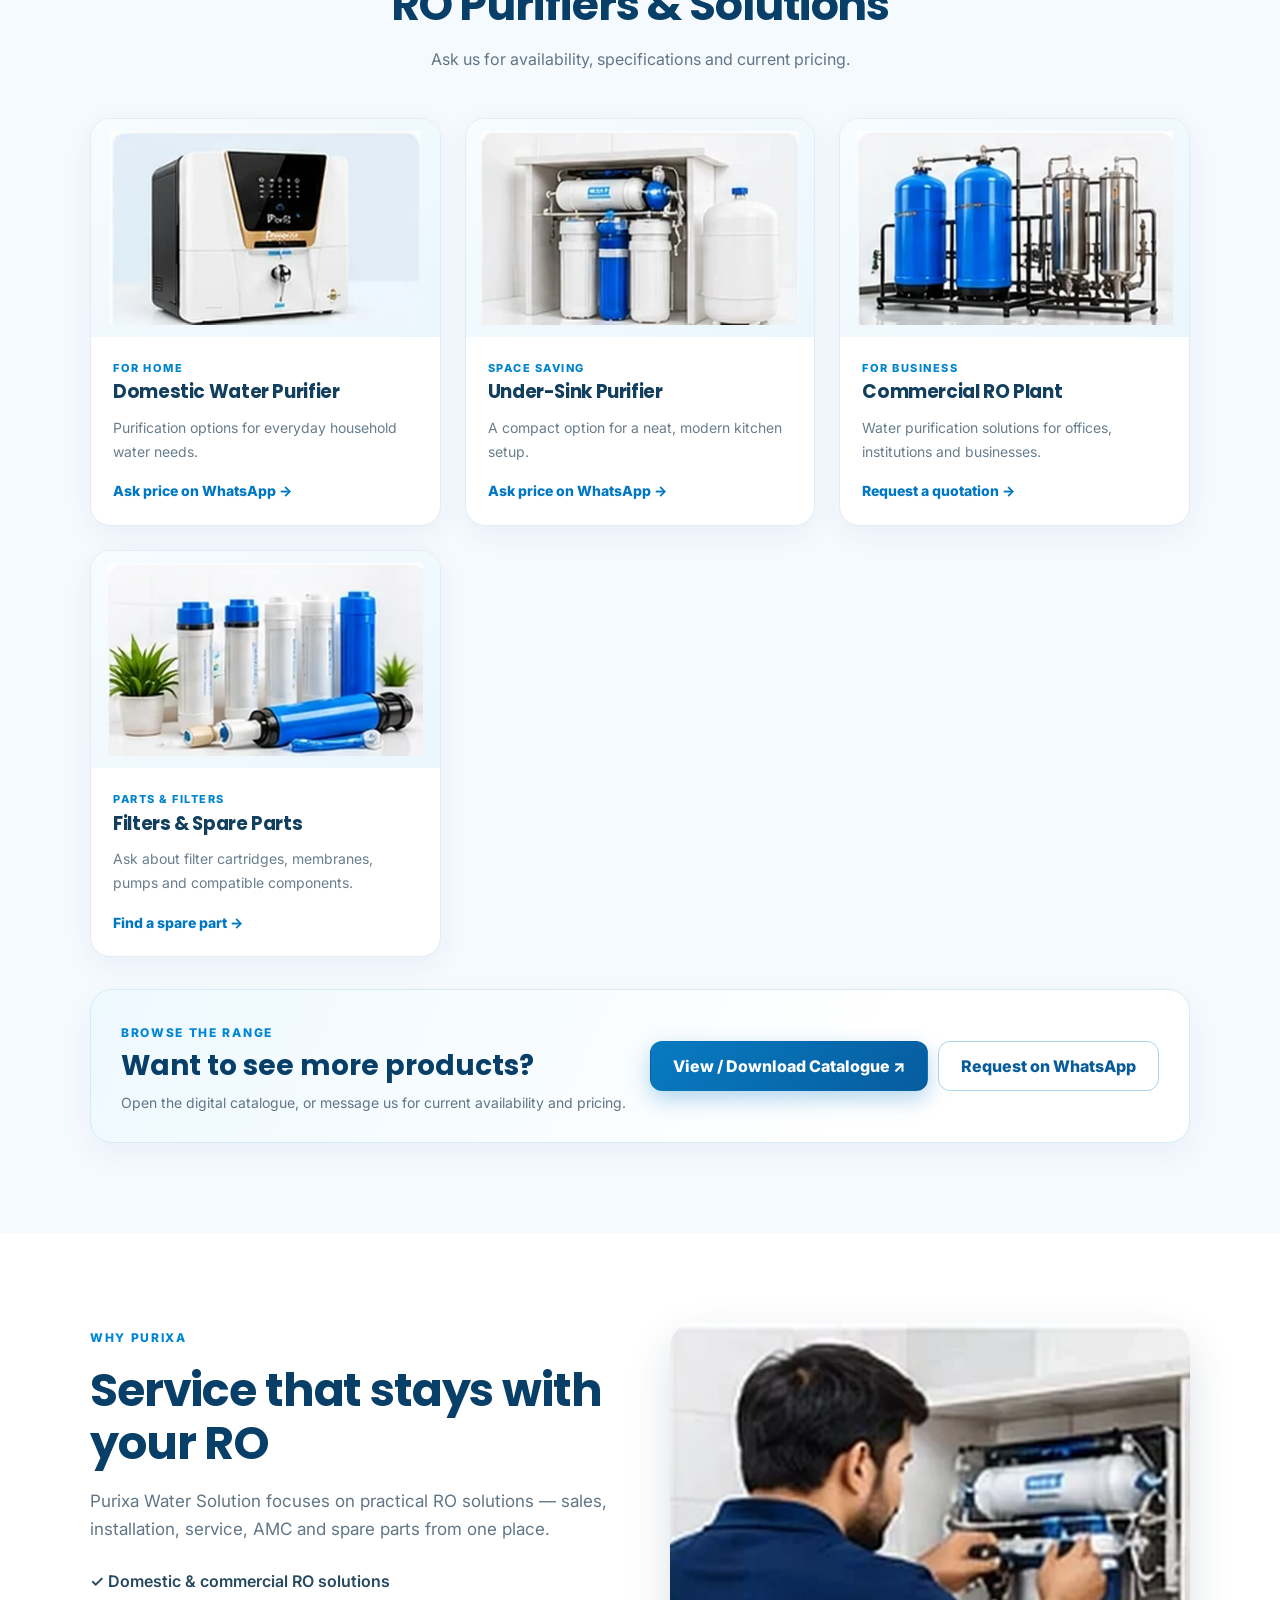
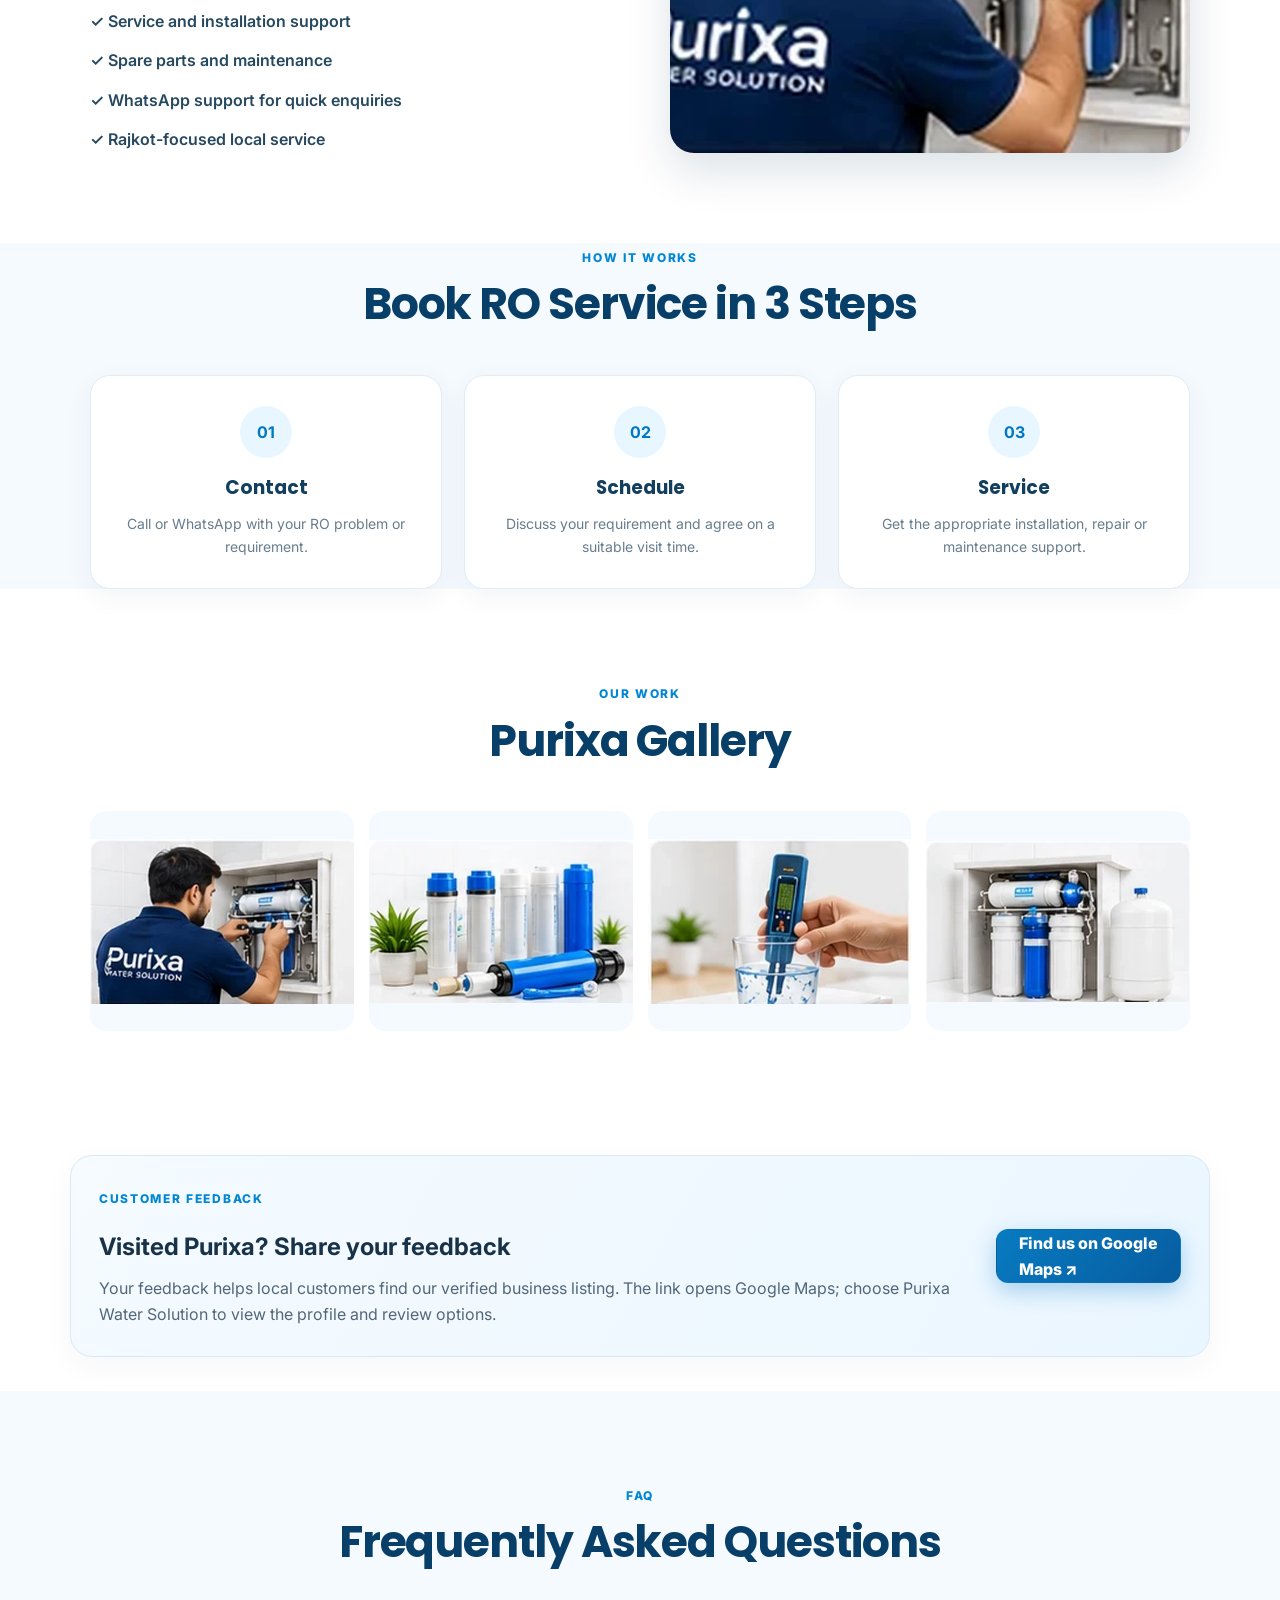
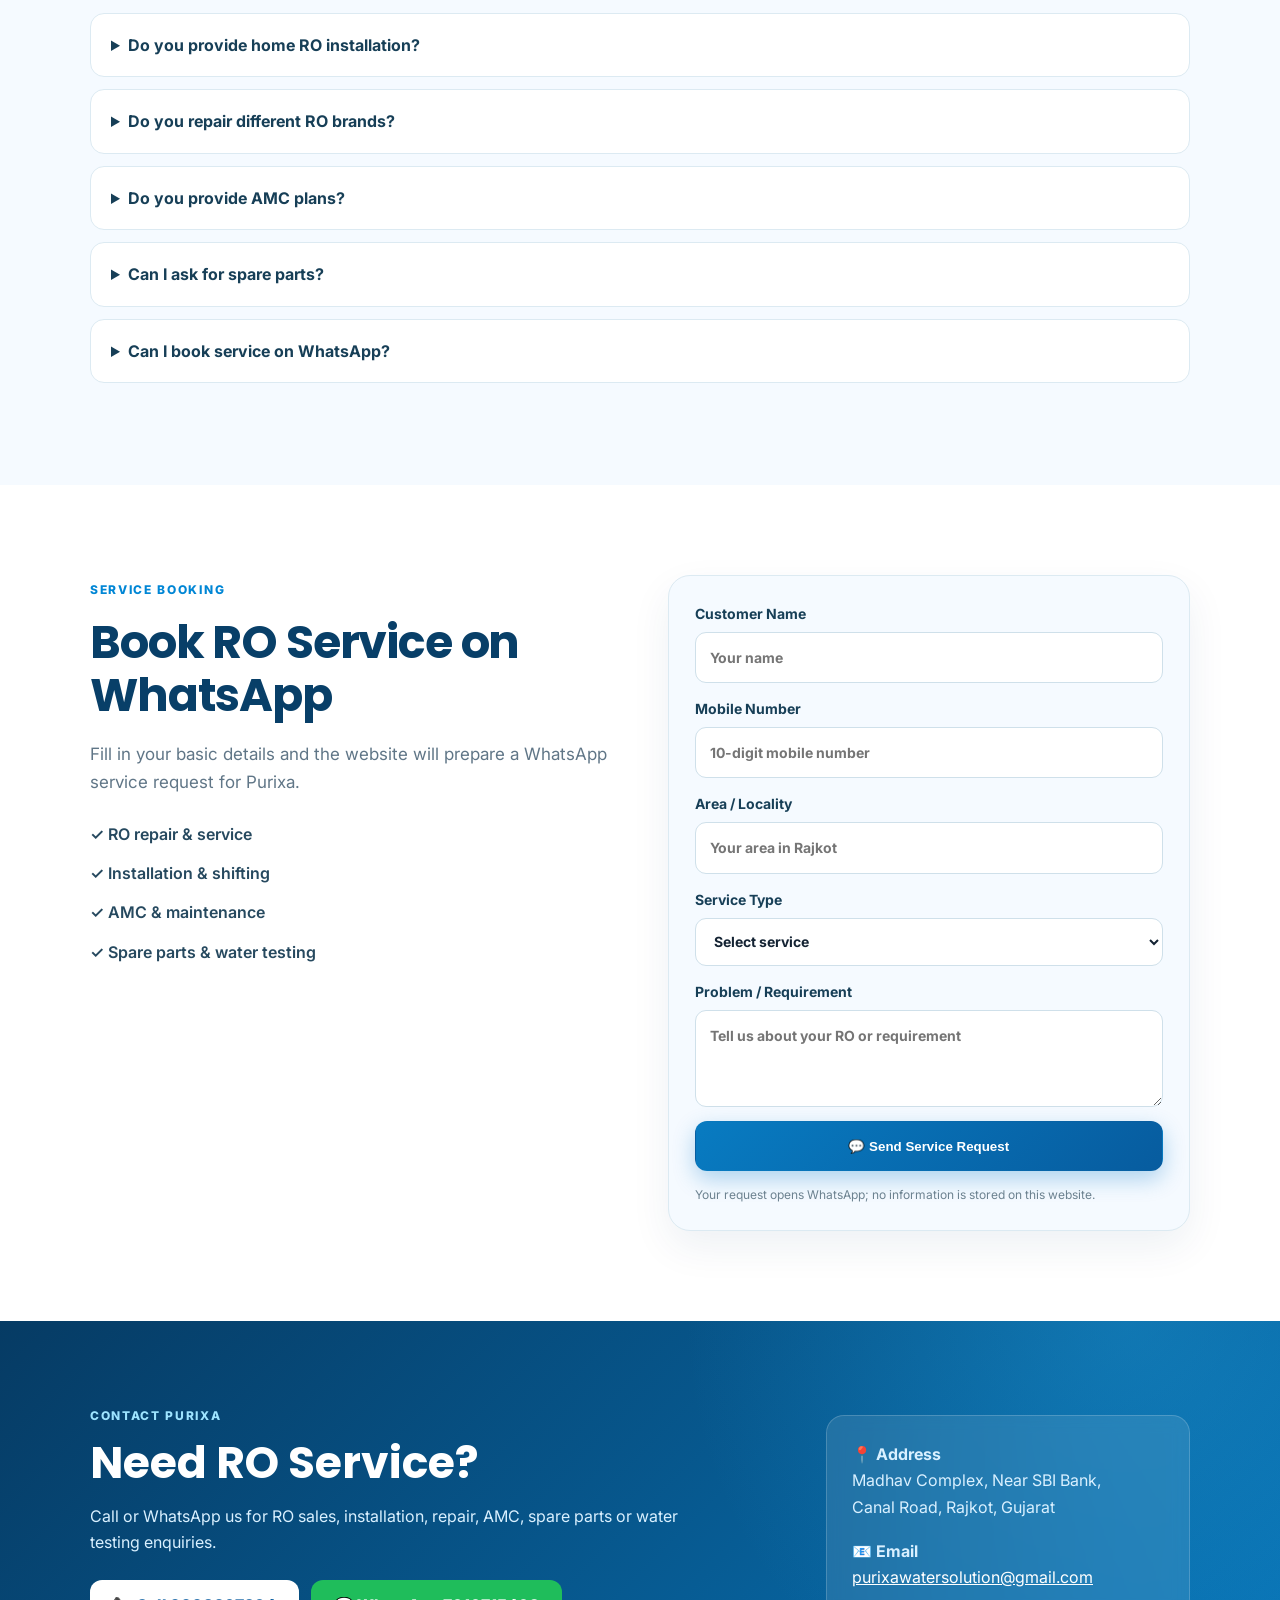
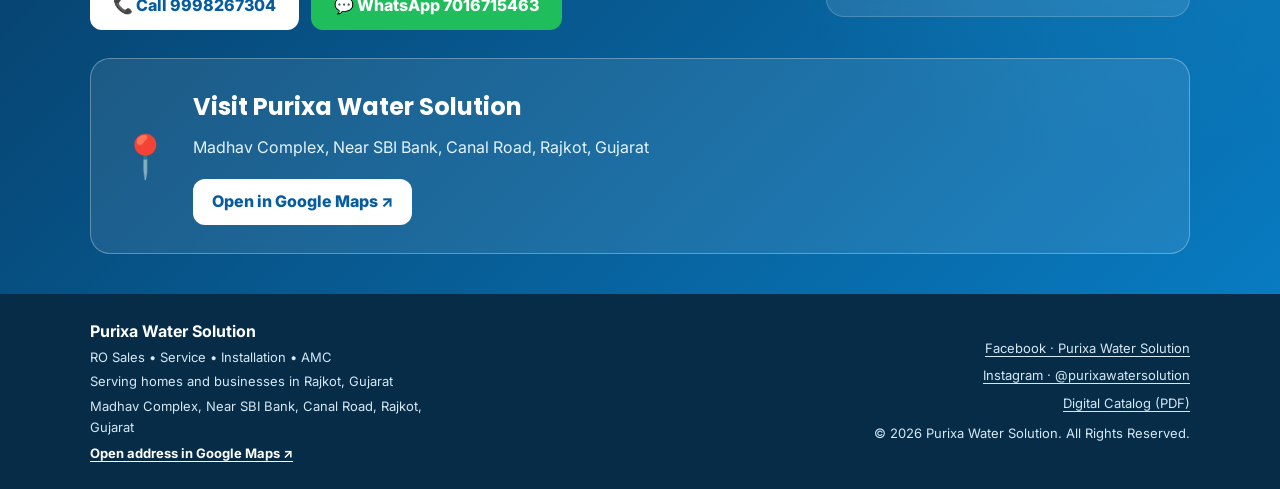
==== commit 3157eed4: "Add files via upload" ====
--- a/index.html
+++ b/index.html
@@ -14,11 +14,11 @@
 <meta property="og:title" content="Purixa Water Solution | RO Service in Rajkot">
 <meta property="og:description" content="RO sales, installation, repair, AMC, spare parts and water testing in Rajkot.">
 <meta property="og:url" content="https://purixawater.github.io/purixa-website/">
-<meta property="og:image" content="https://purixawater.github.io/purixa-website/domestic-ro.webp">
+<meta property="og:image" content="https://purixawater.github.io/purixa-website/slide1.webp">
 <meta name="twitter:card" content="summary_large_image">
 <meta name="twitter:title" content="Purixa Water Solution | RO Service in Rajkot">
 <meta name="twitter:description" content="RO sales, installation, repair, AMC, spare parts and water testing in Rajkot.">
-<meta name="twitter:image" content="https://purixawater.github.io/purixa-website/domestic-ro.webp">
+<meta name="twitter:image" content="https://purixawater.github.io/purixa-website/slide1.webp">
 <link rel="icon" href="Logo.webp" type="image/webp">
 <link rel="preconnect" href="https://fonts.googleapis.com">
 <link rel="preconnect" href="https://fonts.gstatic.com" crossorigin>
@@ -30,7 +30,7 @@
   "name":"Purixa Water Solution",
   "url":"https://purixawater.github.io/purixa-website/",
   "logo":"https://purixawater.github.io/purixa-website/Logo.webp",
-  "image":"https://purixawater.github.io/purixa-website/domestic-ro.webp",
+  "image":"https://purixawater.github.io/purixa-website/slide1.webp",
   "telephone":"+919998267304",
   "email":"purixawatersolution@gmail.com",
   "description":"RO purifier sales, installation, repair, AMC, spare parts and water testing service in Rajkot.",
@@ -39,7 +39,7 @@
   "sameAs":["https://www.facebook.com/purixawatersolution","https://www.instagram.com/purixawatersolution/","https://wa.me/917016715463"]
 }
 </script>
-<link rel="preload" as="image" href="domestic-ro.webp">
+<link rel="preload" as="image" href="slide1.webp">
 <link rel="stylesheet" href="style.css">
 </head>
 <body>
@@ -67,20 +67,20 @@
 </header>
 
 <main id="main-content">
-<section id="home" class="hero hero-single-section" aria-label="Purixa Water Solution">
-  <img class="hero-single-image" src="slide1.webp" alt="Purixa Water Solution — RO sales, installation and water purification services" fetchpriority="high">
-  <div class="hero-single-overlay"></div>
-  <div class="container hero-content">
-    <span class="section-kicker">YOUR TRUSTED WATER SOLUTION PARTNER</span>
-    <h1>Pure Water.<br><span>Reliable Service.</span></h1>
-    <p>RO sales, installation, repair, AMC, genuine spare parts and water testing for homes and businesses in Rajkot.</p>
-    <p class="gujarati-line" lang="gu">શુદ્ધ પાણી, સ્વસ્થ જીવન</p>
-    <div class="hero-refresh-actions">
-      <a class="btn btn-primary" href="tel:+919998267304">Call 9998267304</a>
-      <a class="btn btn-whatsapp" href="https://wa.me/917016715463?text=Hello%20Purixa%20Water%20Solution%2C%20I%20need%20RO%20service." target="_blank" rel="noopener noreferrer">WhatsApp Us</a>
-      <a class="btn btn-outline" href="#products">View Products</a>
-    </div>
-    <div class="hero-points"><span>16 Years of Experience</span><span>Free Water Quality Checkup</span><span>Rajkot Service</span></div>
+<section id="home" class="hero hero-slider-section" aria-label="Purixa Water Solution banner carousel">
+  <div class="purixa-carousel" aria-roledescription="carousel" aria-label="Purixa promotional banners">
+    <div class="purixa-slides">
+      <img class="purixa-slide is-active" src="slide1.webp" alt="Purixa Water Solution — water splash and brand identity" fetchpriority="high" decoding="async">
+      <img class="purixa-slide" src="slide2.webp" alt="Purixa Water Solution — RO water purifier products with water splash" loading="lazy" decoding="async">
+      <img class="purixa-slide" src="slide3.webp" alt="Purixa Water Solution — clean water and logo" loading="lazy" decoding="async">
+    </div>
+    <button class="carousel-arrow carousel-prev" type="button" aria-label="Previous banner">&#10094;</button>
+    <button class="carousel-arrow carousel-next" type="button" aria-label="Next banner">&#10095;</button>
+    <div class="carousel-dots" role="group" aria-label="Choose banner">
+      <button class="carousel-dot is-active" type="button" aria-label="Show banner 1" aria-current="true"></button>
+      <button class="carousel-dot" type="button" aria-label="Show banner 2"></button>
+      <button class="carousel-dot" type="button" aria-label="Show banner 3"></button>
+    </div>
   </div>
 </section>
 
--- a/style.css
+++ b/style.css
@@ -473,3 +473,115 @@
   .product-card>div{padding:20px}
 }
 @media(prefers-reduced-motion:reduce){html{scroll-behavior:auto}*,*::before,*::after{transition-duration:.01ms!important;animation-duration:.01ms!important;scroll-behavior:auto!important}}
+
+/* V13: mobile fixes based on Arvind's screenshots — keep one static banner */
+@media (max-width:720px){
+  .hero-single-section{
+    display:flex;
+    flex-direction:column;
+    align-items:stretch;
+    justify-content:flex-start;
+    min-height:0;
+    height:auto;
+    padding:0;
+    overflow:hidden;
+  }
+  .hero-single-section .hero-single-image{
+    position:relative;
+    inset:auto;
+    display:block;
+    width:100%;
+    height:clamp(210px, 58vw, 300px);
+    max-height:300px;
+    object-fit:cover;
+    object-position:center center;
+    flex:none;
+    background:#eaf7ff;
+  }
+  /* Mobile banner: taller, readable central brand and contact area; one static image only. */
+  .hero-single-section .hero-single-overlay{display:none}
+  .hero-single-section .hero-content{
+    width:100%;
+    padding:26px 20px 30px;
+    margin:0;
+    background:linear-gradient(135deg,#06365d,#087bb8);
+    color:#fff;
+  }
+  .hero-single-section .hero-content h1{font-size:clamp(30px,8vw,42px);line-height:1.12;margin:8px 0 14px;max-width:none}
+  .hero-single-section .hero-content p{font-size:16px;line-height:1.55;max-width:none}
+  .hero-single-section .hero-points{display:grid;grid-template-columns:1fr;gap:9px;font-size:13px}
+  .hero-single-section .hero-refresh-actions{display:grid;grid-template-columns:1fr;gap:10px}
+  .hero-single-section .hero-refresh-actions .btn{width:100%;min-height:48px}
+  .floating-whatsapp{right:14px!important;bottom:14px!important;width:54px!important;height:54px!important;z-index:1001}
+  .back-top{right:20px!important;bottom:86px!important;width:42px!important;height:42px!important;z-index:1000}
+}
+@media (max-width:380px){
+  .hero-single-section .hero-content{padding-left:16px;padding-right:16px}
+  .hero-single-section .hero-content h1{font-size:29px}
+}
+
+
+/* V16: make the mobile hero visually taller.
+   The source banner is extremely wide (1536x395); displaying the whole image
+   at mobile width inevitably makes it a thin strip. On mobile, enlarge it
+   inside a fixed-height viewport and crop the sides, centered on the main
+   brand area. Desktop remains unchanged and there is still only one banner. */
+@media (max-width: 720px) {
+  .hero-single-section {
+    display: block !important;
+    height: auto !important;
+    min-height: 0 !important;
+    padding: 0 !important;
+    overflow: hidden !important;
+    background: #06365d !important;
+  }
+  .hero-single-section .hero-single-image {
+    position: relative !important;
+    inset: auto !important;
+    display: block !important;
+    left: 50% !important;
+    transform: translateX(-50%) !important;
+    width: auto !important;
+    min-width: 0 !important;
+    max-width: none !important;
+    height: 280px !important;
+    min-height: 280px !important;
+    max-height: 280px !important;
+    aspect-ratio: auto !important;
+    object-fit: contain !important;
+    object-position: center !important;
+  }
+  .hero-single-section .hero-single-overlay { display: none !important; }
+  .hero-single-section .hero-content {
+    position: relative !important;
+    z-index: 1 !important;
+    padding: 24px 20px 28px !important;
+  }
+}
+@media (max-width: 380px) {
+  .hero-single-section .hero-single-image {
+    height: 250px !important;
+    min-height: 250px !important;
+    max-height: 250px !important;
+  }
+}
+
+
+/* V17: three-banner automatic carousel, responsive on desktop and mobile */
+.hero-slider-section{display:block;position:relative;min-height:0;height:clamp(300px,34vw,540px);padding:0;overflow:hidden;background:#eaf7ff}
+.purixa-carousel,.purixa-slides{position:relative;width:100%;height:100%;min-height:0}
+.purixa-slide{position:absolute;inset:0;display:block;width:100%;height:100%;object-fit:cover;object-position:center;opacity:0;visibility:hidden;transition:opacity .7s ease;}
+.purixa-slide.is-active{opacity:1;visibility:visible;z-index:1}
+.carousel-arrow{position:absolute;z-index:3;top:50%;transform:translateY(-50%);width:44px;height:44px;border:1px solid rgba(255,255,255,.8);border-radius:50%;background:rgba(3,45,78,.62);color:#fff;font-size:22px;display:grid;place-items:center;cursor:pointer;box-shadow:0 3px 12px rgba(0,0,0,.16)}
+.carousel-prev{left:18px}.carousel-next{right:18px}
+.carousel-arrow:hover{background:rgba(0,100,170,.92)}
+.carousel-dots{position:absolute;z-index:4;left:50%;bottom:14px;transform:translateX(-50%);display:flex;gap:9px;padding:8px 12px;border-radius:24px;background:rgba(0,35,65,.36)}
+.carousel-dot{width:10px;height:10px;padding:0;border:1px solid white;border-radius:50%;background:rgba(255,255,255,.55);cursor:pointer}
+.carousel-dot.is-active{background:#fff;transform:scale(1.18)}
+@media(max-width:720px){
+ .hero-slider-section{height:clamp(250px,68vw,360px);min-height:250px}
+ .purixa-slide{object-fit:cover;object-position:center center}
+ .carousel-arrow{width:36px;height:36px;font-size:18px}.carousel-prev{left:9px}.carousel-next{right:9px}
+ .carousel-dots{bottom:9px;gap:8px;padding:7px 10px}
+}
+@media(prefers-reduced-motion:reduce){.purixa-slide{transition:none}}
